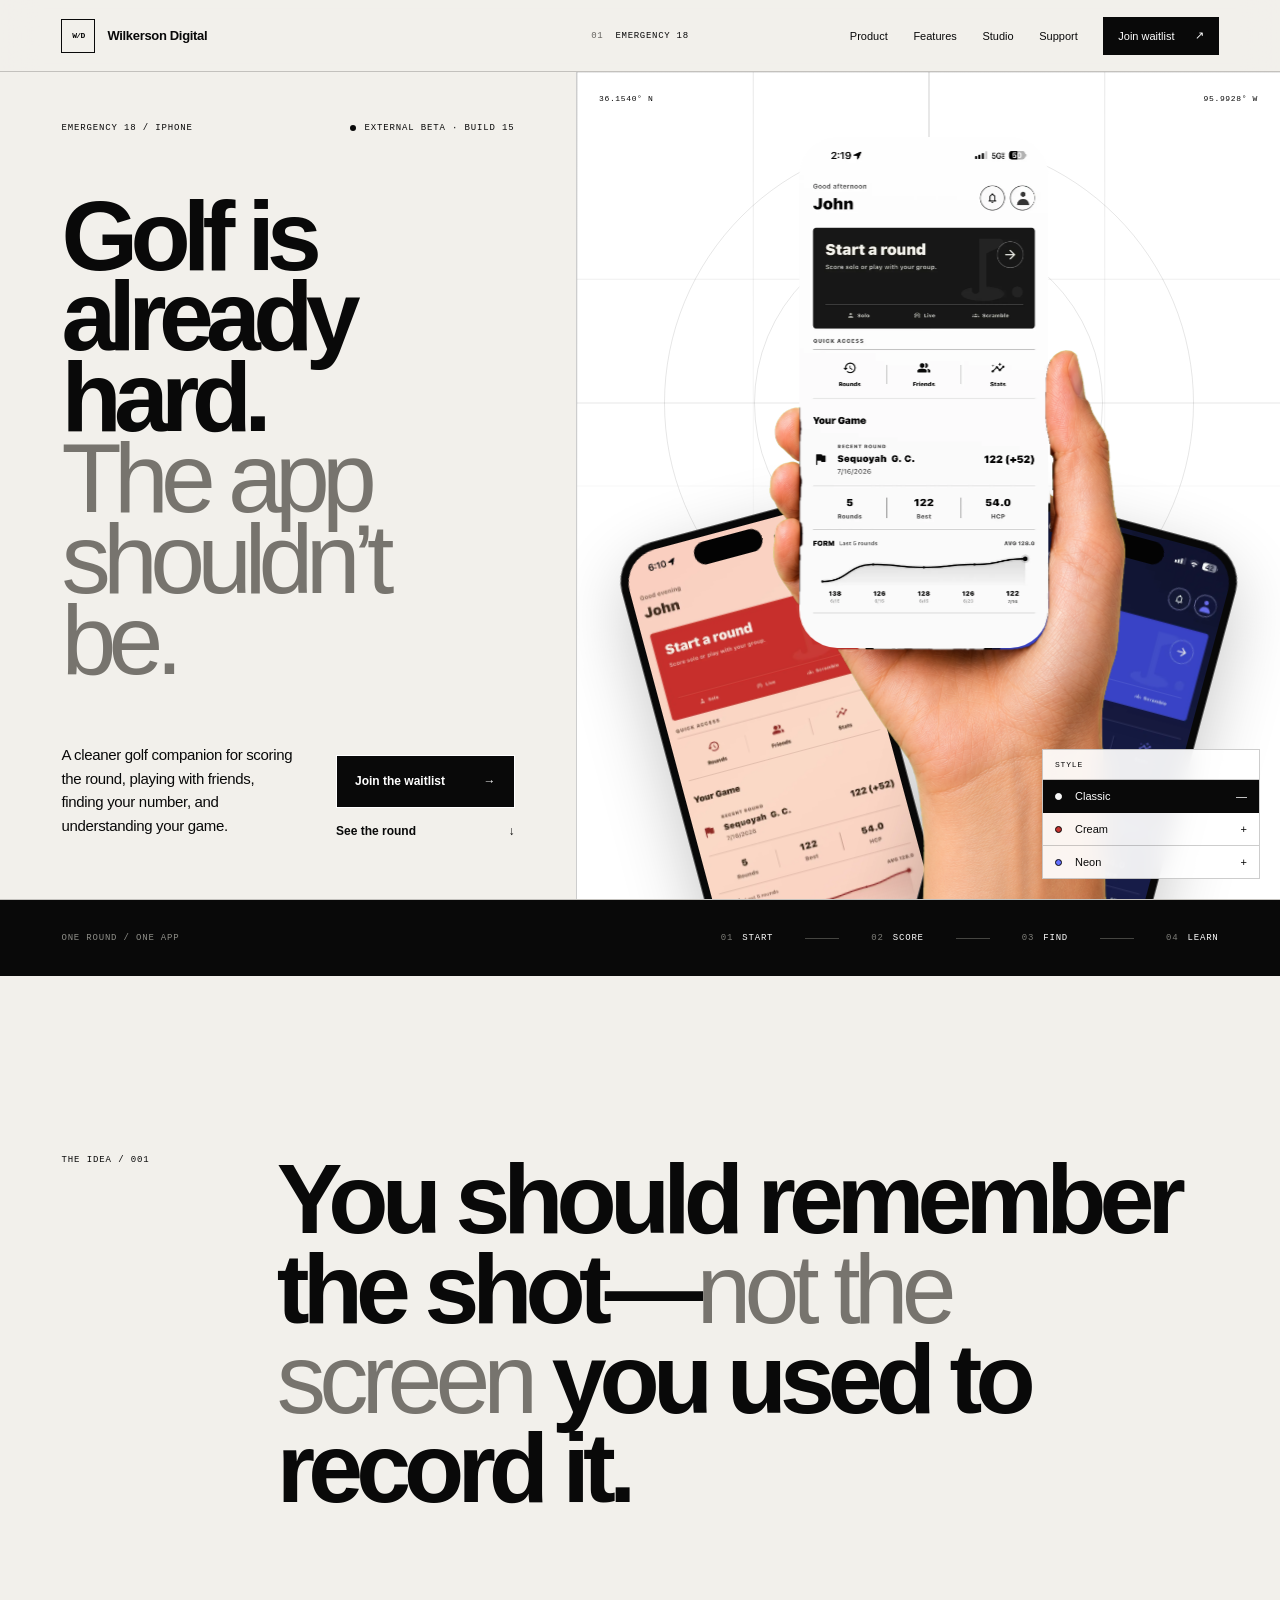
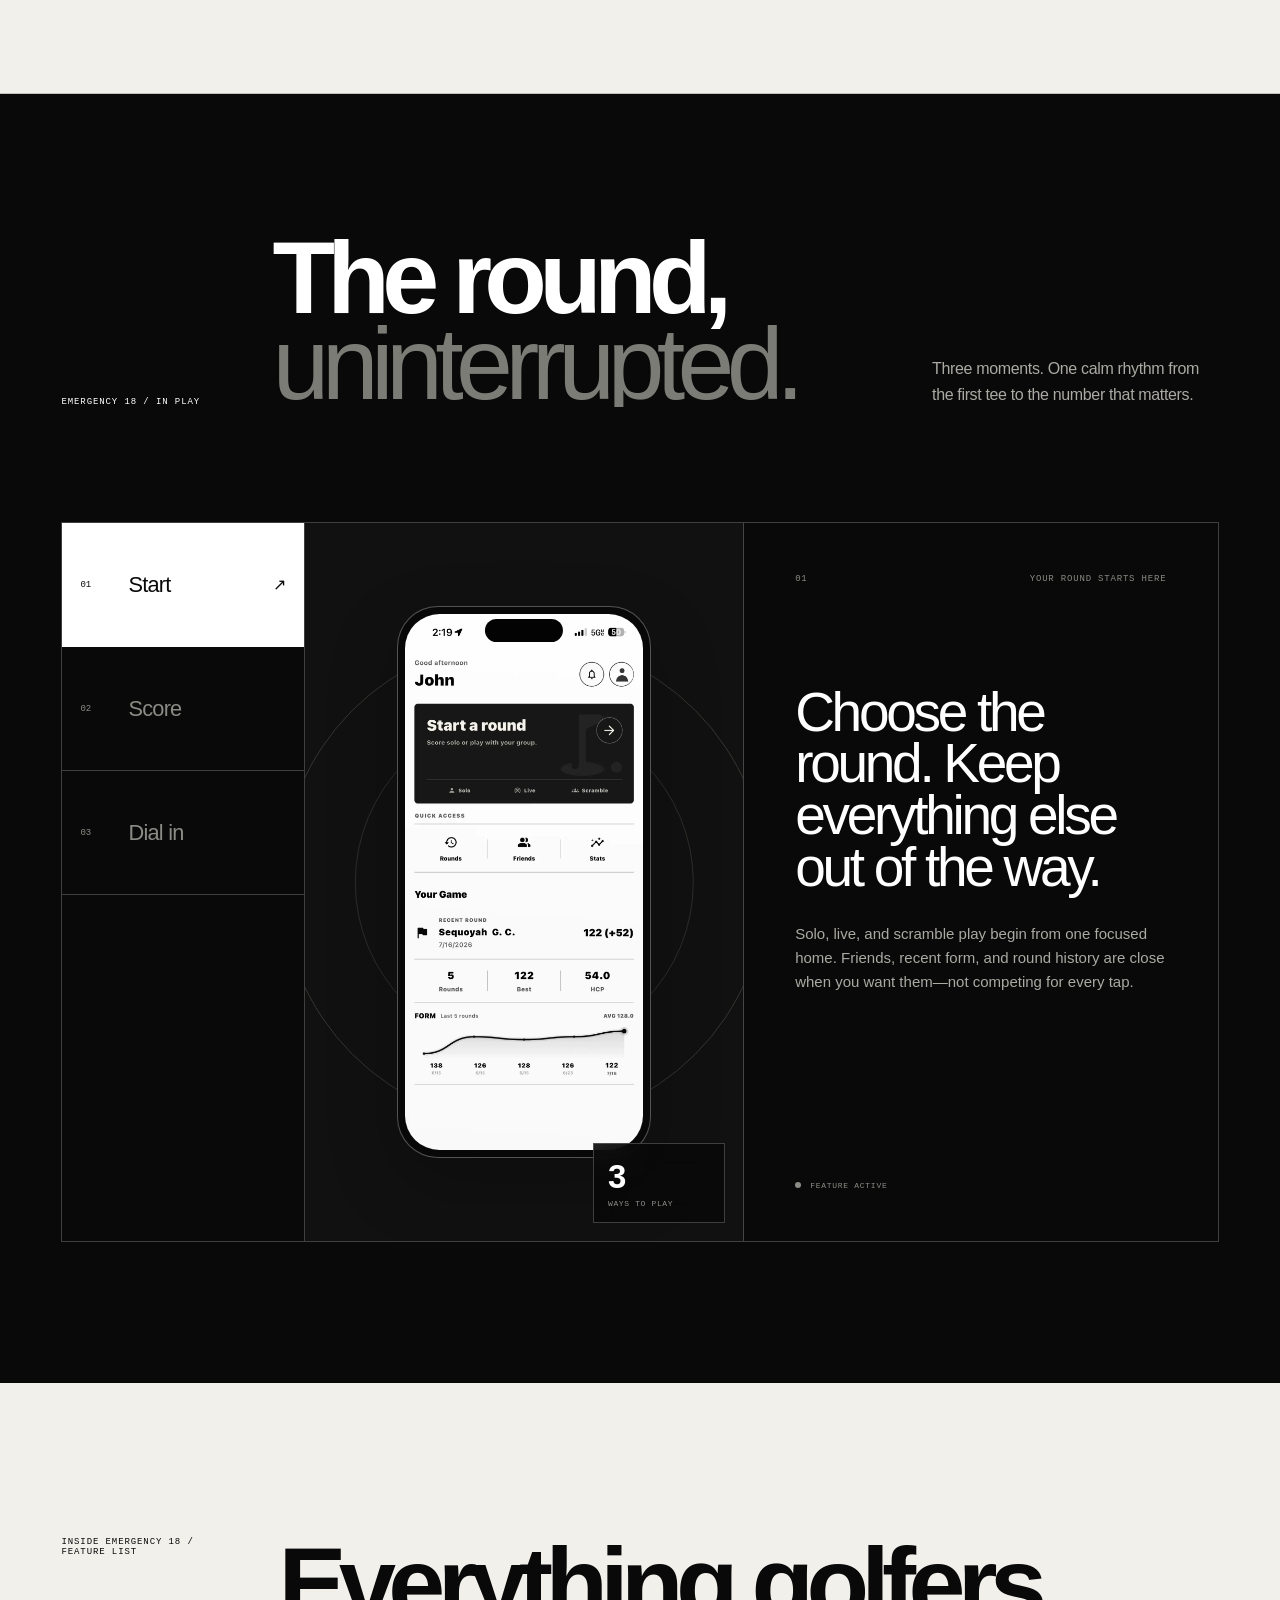
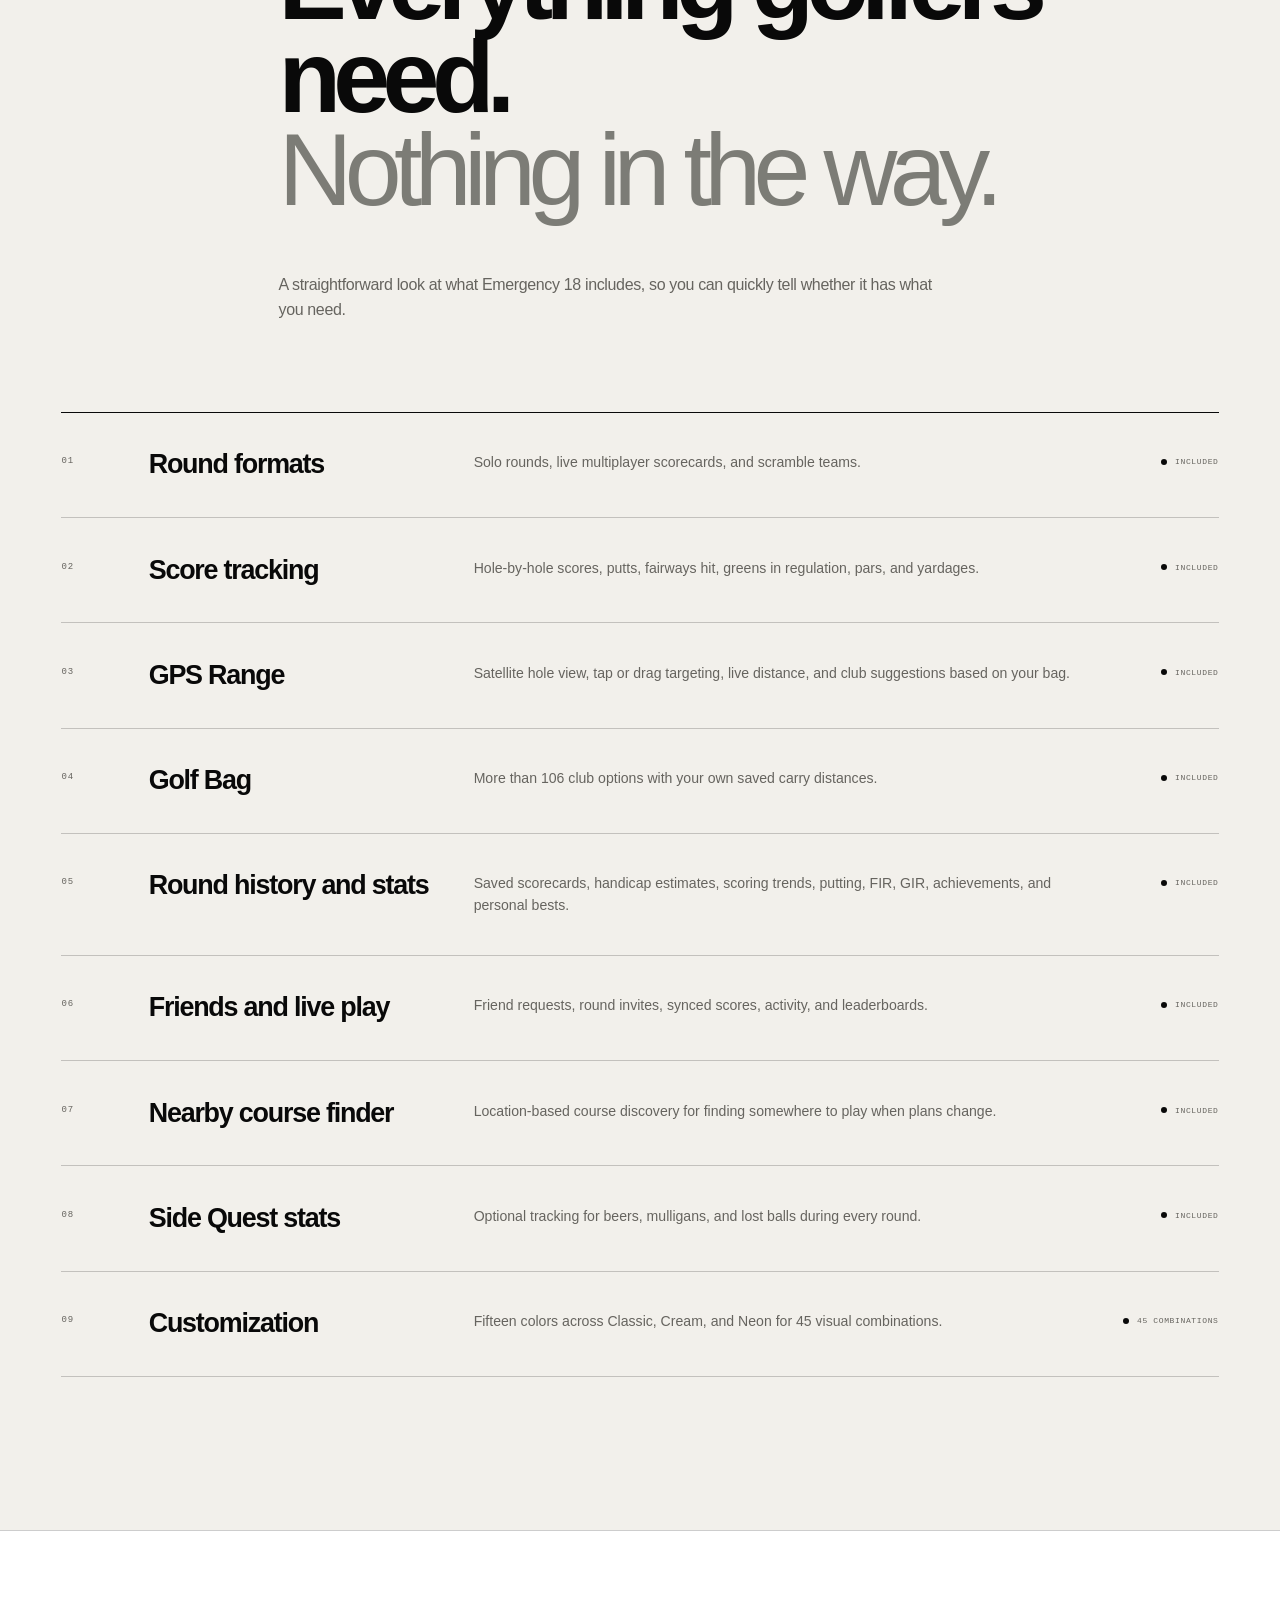
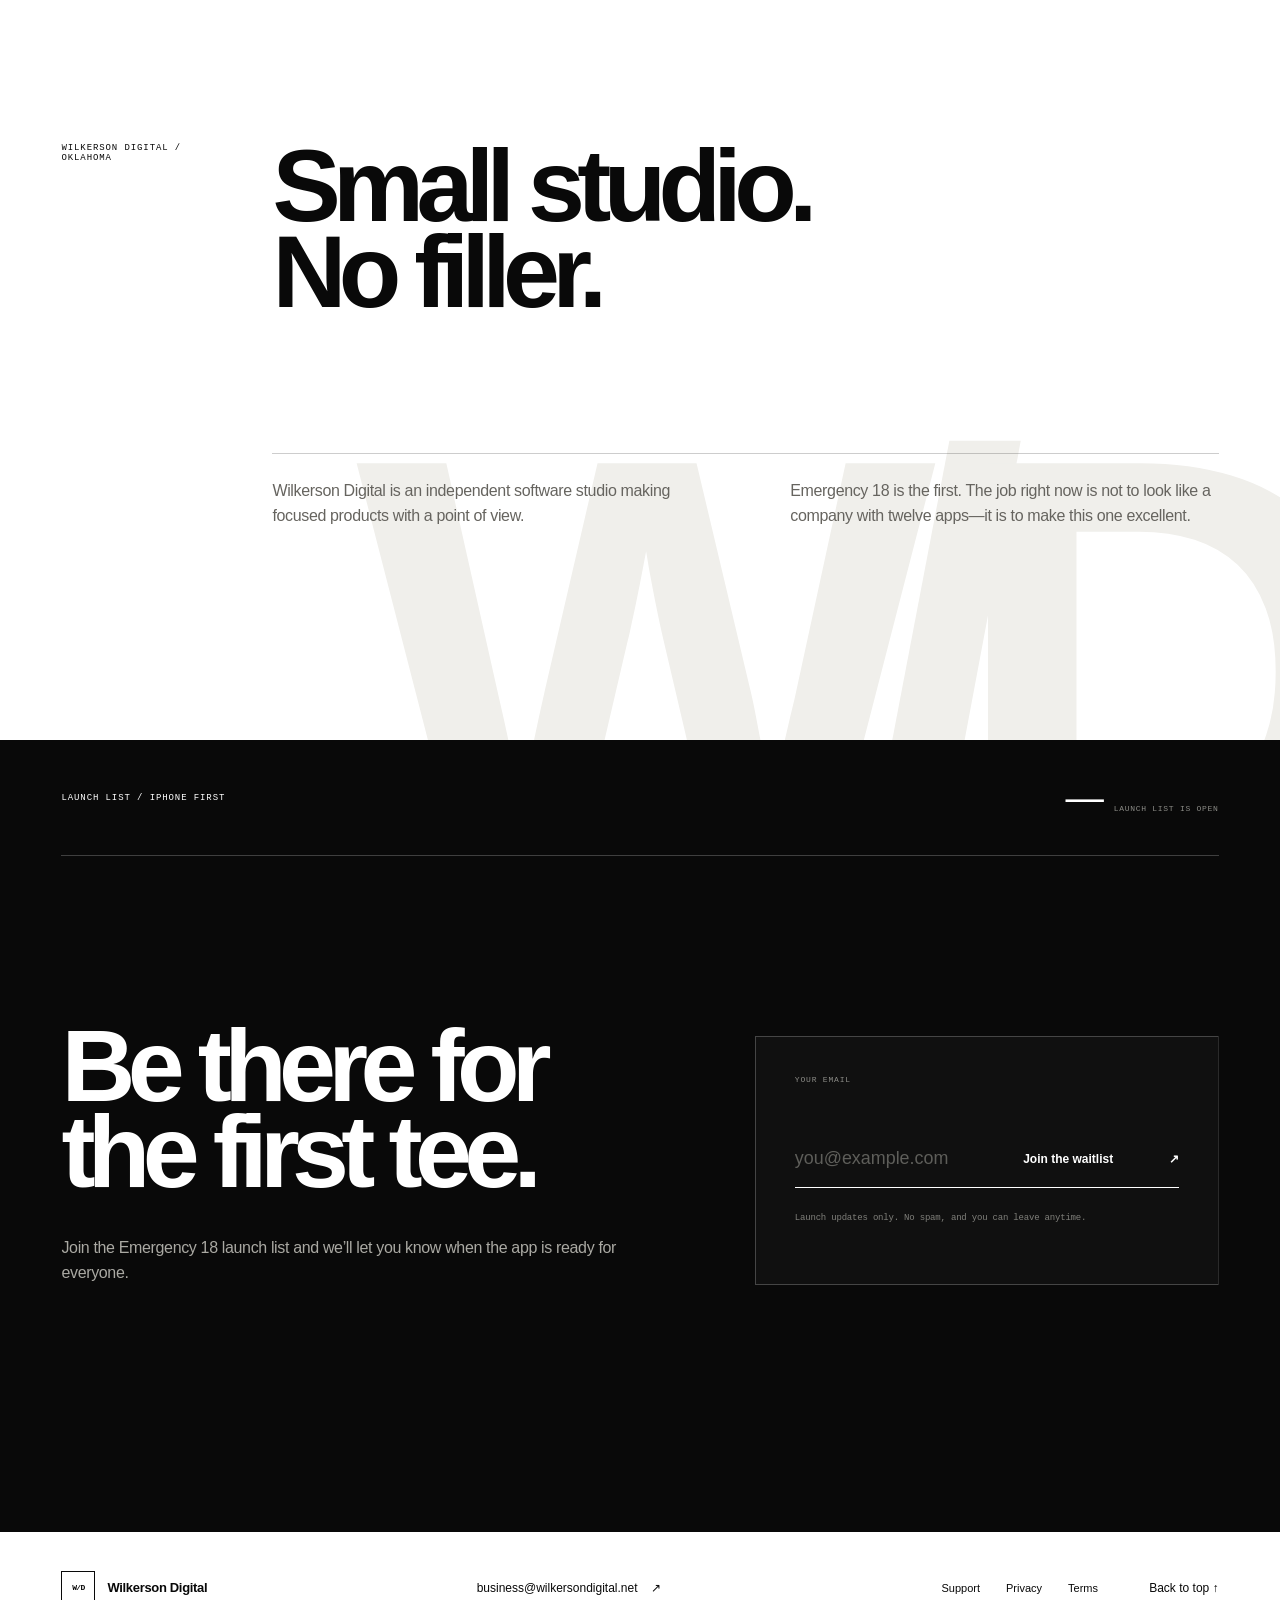
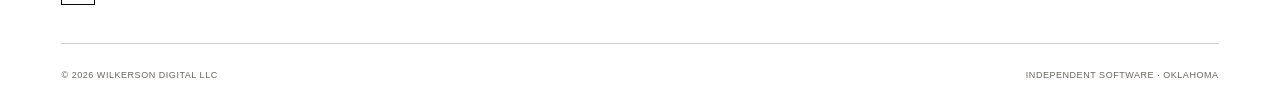
==== index.html @ c86ea680 "Add files via upload Launch Wilkerson Digital 14" ====
<!doctype html>
<html lang="en">
<head>
  <meta charset="utf-8">
  <meta name="viewport" content="width=device-width,initial-scale=1">
  <title>Wilkerson Digital — Emergency 18</title>
  <meta name="description" content="Wilkerson Digital is the independent studio behind Emergency 18, a cleaner golf companion for scoring, GPS, friends, and stats.">
  <meta property="og:title" content="Wilkerson Digital — Emergency 18">
  <meta property="og:description" content="Golf is already hard. The app shouldn’t be.">
  <meta property="og:type" content="website">
  <meta property="og:url" content="https://wilkersondigital.net">
  <meta name="theme-color" content="#f2f0eb">
  <link rel="icon" href="assets/favicon.svg" type="image/svg+xml">
  <link rel="stylesheet" href="styles.css">
  <script src="script.js" defer></script>
</head>
<body>
  <a class="skip-link" href="#content">Skip to content</a>

  <header class="site-header">
    <a href="#top" class="brand-link"><span class="wordmark" aria-label="Wilkerson Digital"><span class="wordmark-mark" aria-hidden="true">W/D</span><span>Wilkerson Digital</span></span></a>
    <div class="header-product" aria-hidden="true"><span>01</span><span>Emergency 18</span></div>
    <div class="scroll-track" aria-hidden="true"><span></span></div>
    <button class="menu-toggle" type="button" aria-expanded="false" aria-controls="site-menu"><span>Menu</span><span aria-hidden="true">+</span></button>
    <nav class="site-menu" id="site-menu" aria-label="Primary">
      <a href="#product">Product</a>
      <a href="#features">Features</a>
      <a href="#studio">Studio</a>
      <a href="support.html">Support</a>
      <a class="nav-cta" href="#waitlist">Join waitlist <span>↗</span></a>
    </nav>
  </header>

  <main id="top">
    <div id="content">
      <section class="hero" aria-labelledby="hero-title">
        <div class="hero-copy">
          <div class="hero-overline"><span>Emergency 18 / iPhone</span><span><i></i> External beta · Build 15</span></div>
          <h1 id="hero-title"><span>Golf is already hard.</span><em>The app shouldn’t be.</em></h1>
          <div class="hero-bottom">
            <p>A cleaner golf companion for scoring the round, playing with friends, finding your number, and understanding your game.</p>
            <div class="hero-actions">
              <a class="button button-dark" href="#waitlist">Join the waitlist <span aria-hidden="true">→</span></a>
              <a class="text-link" href="#product">See the round <span aria-hidden="true">↓</span></a>
            </div>
          </div>
        </div>

        <div class="hero-visual" aria-label="Emergency 18 shown in Classic, Cream, and Neon styles">
          <div class="hero-coordinates" aria-hidden="true"><span>36.1540° N</span><span>95.9928° W</span></div>
          <div class="hero-crosshair" aria-hidden="true"><span></span><span></span></div>
          <div class="phone-fan">
            <div class="phone fan-phone fan-left" aria-hidden="true"><span class="phone-island"></span><img data-rear-left src="assets/screens/home-cream.webp" alt=""></div>
            <div class="phone fan-phone fan-right" aria-hidden="true"><span class="phone-island"></span><img data-rear-right src="assets/screens/home-neon.webp" alt=""></div>
            <div class="held-phone">
              <img class="held-screen" data-held-screen src="assets/screens/home-classic.webp" alt="Emergency 18 Classic home screen">
              <img class="held-frame" src="assets/hero-phone-hand.png" alt="A realistic hand holding the Emergency 18 app">
            </div>
          </div>
          <div class="hero-theme-switcher" aria-label="Choose the lead Emergency 18 style">
            <span>Style</span>
            <button type="button" aria-pressed="true" data-theme-button="classic"><i class="classic" aria-hidden="true"></i>Classic</button>
            <button type="button" aria-pressed="false" data-theme-button="cream"><i class="cream" aria-hidden="true"></i>Cream</button>
            <button type="button" aria-pressed="false" data-theme-button="neon"><i class="neon" aria-hidden="true"></i>Neon</button>
          </div>
        </div>
      </section>

      <section class="round-rail" aria-label="Emergency 18 round flow">
        <span class="rail-title">One round / One app</span><div><span>01</span> Start</div><i></i><div><span>02</span> Score</div><i></i><div><span>03</span> Find</div><i></i><div><span>04</span> Learn</div>
      </section>

      <section class="opening-statement" data-reveal>
        <p class="section-index">The idea / 001</p>
        <p>You should remember the shot—<em>not the screen</em> you used to record it.</p>
      </section>

      <section class="product-tour" id="product" aria-labelledby="product-title">
        <div class="product-heading" data-reveal>
          <p class="section-index">Emergency 18 / In play</p>
          <h2 id="product-title">The round,<br><em>uninterrupted.</em></h2>
          <p>Three moments. One calm rhythm from the first tee to the number that matters.</p>
        </div>

        <div class="tour-console">
          <div class="tour-tabs" role="tablist" aria-label="Explore Emergency 18">
            <button type="button" role="tab" aria-selected="true" data-feature-button="0"><span>01</span><strong>Start</strong><i aria-hidden="true">↗</i></button>
            <button type="button" role="tab" aria-selected="false" data-feature-button="1"><span>02</span><strong>Score</strong><i aria-hidden="true">↗</i></button>
            <button type="button" role="tab" aria-selected="false" data-feature-button="2"><span>03</span><strong>Dial in</strong><i aria-hidden="true">↗</i></button>
          </div>
          <div class="tour-device-wrap" aria-live="polite">
            <div class="tour-orbit" aria-hidden="true"><span></span><span></span><span></span></div>
            <div class="phone tour-phone"><span class="phone-island" aria-hidden="true"></span><img data-tour-screen src="assets/screens/home-classic.webp" alt="Emergency 18 home screen in the Classic style"></div>
            <div class="tour-stat"><strong data-tour-stat>3</strong><span data-tour-stat-label>ways to play</span></div>
          </div>
          <article class="tour-copy">
            <div><span data-tour-number>01</span><span data-tour-eyebrow>Your round starts here</span></div>
            <h3 data-tour-title>Choose the round. Keep everything else out of the way.</h3>
            <p data-tour-copy>Solo, live, and scramble play begin from one focused home. Friends, recent form, and round history are close when you want them—not competing for every tap.</p>
            <span class="tour-status"><i></i> Feature active</span>
          </article>
        </div>
      </section>

      <section class="feature-showcase" id="features" aria-labelledby="features-title">
        <div class="feature-heading">
          <p class="section-index">Inside Emergency 18 / Feature list</p>
          <h2 id="features-title">Everything golfers need.<br><em>Nothing in the way.</em></h2>
          <p>A straightforward look at what Emergency 18 includes, so you can quickly tell whether it has what you need.</p>
        </div>

        <div class="feature-list" role="list" aria-label="Emergency 18 features">
          <article class="feature-row" role="listitem">
            <span class="feature-number">01</span>
            <h3>Round formats</h3>
            <p>Solo rounds, live multiplayer scorecards, and scramble teams.</p>
            <span class="feature-included">Included</span>
          </article>
          <article class="feature-row" role="listitem">
            <span class="feature-number">02</span>
            <h3>Score tracking</h3>
            <p>Hole-by-hole scores, putts, fairways hit, greens in regulation, pars, and yardages.</p>
            <span class="feature-included">Included</span>
          </article>
          <article class="feature-row" role="listitem">
            <span class="feature-number">03</span>
            <h3>GPS Range</h3>
            <p>Satellite hole view, tap or drag targeting, live distance, and club suggestions based on your bag.</p>
            <span class="feature-included">Included</span>
          </article>
          <article class="feature-row" role="listitem">
            <span class="feature-number">04</span>
            <h3>Golf Bag</h3>
            <p>More than 106 club options with your own saved carry distances.</p>
            <span class="feature-included">Included</span>
          </article>
          <article class="feature-row" role="listitem">
            <span class="feature-number">05</span>
            <h3>Round history and stats</h3>
            <p>Saved scorecards, handicap estimates, scoring trends, putting, FIR, GIR, achievements, and personal bests.</p>
            <span class="feature-included">Included</span>
          </article>
          <article class="feature-row" role="listitem">
            <span class="feature-number">06</span>
            <h3>Friends and live play</h3>
            <p>Friend requests, round invites, synced scores, activity, and leaderboards.</p>
            <span class="feature-included">Included</span>
          </article>
          <article class="feature-row" role="listitem">
            <span class="feature-number">07</span>
            <h3>Nearby course finder</h3>
            <p>Location-based course discovery for finding somewhere to play when plans change.</p>
            <span class="feature-included">Included</span>
          </article>
          <article class="feature-row" role="listitem">
            <span class="feature-number">08</span>
            <h3>Side Quest stats</h3>
            <p>Optional tracking for beers, mulligans, and lost balls during every round.</p>
            <span class="feature-included">Included</span>
          </article>
          <article class="feature-row" role="listitem">
            <span class="feature-number">09</span>
            <h3>Customization</h3>
            <p>Fifteen colors across Classic, Cream, and Neon for 45 visual combinations.</p>
            <span class="feature-included">45 combinations</span>
          </article>
        </div>
      </section>

      <section class="studio" id="studio" aria-labelledby="studio-title">
        <div class="studio-monogram" aria-hidden="true">W/D</div>
        <div class="studio-heading" data-reveal><p class="section-index">Wilkerson Digital / Oklahoma</p><h2 id="studio-title">Small studio.<br>No filler.</h2></div>
        <div class="studio-copy"><p>Wilkerson Digital is an independent software studio making focused products with a point of view.</p><p>Emergency 18 is the first. The job right now is not to look like a company with twelve apps—it is to make this one excellent.</p></div>
      </section>

      <section class="waitlist" id="waitlist" aria-labelledby="waitlist-title">
        <div class="waitlist-topline">
          <p class="section-index">Launch list / iPhone first</p>
          <div class="waitlist-count" aria-live="polite"><strong data-waitlist-count>—</strong><span data-waitlist-count-label>launch list is open</span></div>
        </div>
        <div class="waitlist-main" data-reveal>
          <div><h2 id="waitlist-title">Be there for<br>the first tee.</h2><p>Join the Emergency 18 launch list and we’ll let you know when the app is ready for everyone.</p></div>
          <form class="waitlist-form" data-waitlist-form>
            <label for="waitlist-email">Your email</label>
            <div class="waitlist-field"><input id="waitlist-email" name="email" type="email" autocomplete="email" placeholder="you@example.com" required><button type="submit">Join the waitlist <span aria-hidden="true">↗</span></button></div>
            <input class="waitlist-honeypot" name="company" type="text" tabindex="-1" autocomplete="off" aria-hidden="true">
            <p class="waitlist-message idle" data-waitlist-message aria-live="polite">Launch updates only. No spam, and you can leave anytime.</p>
          </form>
        </div>
      </section>
    </div>
  </main>

  <footer class="site-footer">
    <div class="footer-main"><span class="wordmark" aria-label="Wilkerson Digital"><span class="wordmark-mark" aria-hidden="true">W/D</span><span>Wilkerson Digital</span></span><a href="mailto:business@wilkersondigital.net">business@wilkersondigital.net <span>↗</span></a><nav aria-label="Legal"><a href="support.html">Support</a><a href="privacy.html">Privacy</a><a href="terms.html">Terms</a></nav><a href="#top">Back to top ↑</a></div>
    <div class="footer-bottom"><span>© 2026 Wilkerson Digital LLC</span><span>Independent software · Oklahoma</span></div>
  </footer>
</body>
</html>
---- styles.css ----
:root {
  --font-geist-sans: Inter, ui-sans-serif, -apple-system, BlinkMacSystemFont, "Segoe UI", Arial, sans-serif;
  --font-geist-mono: "SFMono-Regular", Consolas, "Liberation Mono", monospace;
  --ink: #090909;
  --paper: #f2f0eb;
  --white: #ffffff;
  --muted: #66645f;
  --line: rgba(9, 9, 9, 0.2);
  --line-light: rgba(255, 255, 255, 0.22);
  --pad: clamp(22px, 4.8vw, 78px);
  --header-h: 72px;
  --scroll-progress: 0;
}

* { box-sizing: border-box; }

html {
  overflow-x: hidden;
  scroll-behavior: smooth;
  scroll-padding-top: var(--header-h);
}

body {
  margin: 0;
  min-width: 320px;
  overflow-x: hidden;
  background: var(--paper);
  color: var(--ink);
  font-family: var(--font-geist-sans), Arial, sans-serif;
  text-rendering: optimizeLegibility;
}

body, button, a { -webkit-font-smoothing: antialiased; }
a { color: inherit; text-decoration: none; }
button { color: inherit; font: inherit; }
img { display: block; max-width: 100%; }
button, a { -webkit-tap-highlight-color: transparent; }
::selection { background: var(--ink); color: var(--white); }

.skip-link {
  position: fixed;
  z-index: 1000;
  top: 8px;
  left: 8px;
  padding: 11px 15px;
  background: var(--white);
  color: var(--ink);
  transform: translateY(-150%);
  transition: transform 160ms ease;
}

.skip-link:focus { transform: translateY(0); }

.site-header {
  position: sticky;
  z-index: 100;
  top: 0;
  height: var(--header-h);
  display: grid;
  grid-template-columns: 1fr auto 1fr;
  align-items: center;
  padding: 0 var(--pad);
  border-bottom: 1px solid var(--line);
  background: rgba(242, 240, 235, 0.94);
  backdrop-filter: blur(18px);
}

.wordmark {
  display: inline-flex;
  align-items: center;
  gap: 12px;
  font-size: 13px;
  font-weight: 680;
  letter-spacing: -0.025em;
  white-space: nowrap;
}

.wordmark-mark,
.wordmark-box {
  width: 34px;
  height: 34px;
  display: grid;
  place-items: center;
  border: 1px solid currentColor;
  font-family: var(--font-geist-mono), monospace;
  font-size: 8px;
  font-weight: 700;
  letter-spacing: -0.08em;
}

.header-product {
  display: flex;
  align-items: center;
  gap: 12px;
  font-family: var(--font-geist-mono), monospace;
  font-size: 9px;
  letter-spacing: 0.08em;
  text-transform: uppercase;
}

.header-product span:first-child { color: var(--muted); }

.scroll-track {
  position: absolute;
  right: 0;
  bottom: -1px;
  left: 0;
  height: 2px;
  overflow: hidden;
}

.scroll-track span {
  display: block;
  width: 100%;
  height: 100%;
  background: var(--ink);
  transform: scaleX(var(--scroll-progress));
  transform-origin: left;
}

.site-menu {
  display: flex;
  align-items: center;
  justify-content: flex-end;
  gap: clamp(16px, 2vw, 34px);
  font-size: 11px;
}

.site-menu > a:not(.nav-cta),
.footer-main > a,
.footer-bottom a { position: relative; }

.site-menu > a:not(.nav-cta)::after,
.footer-main > a::after,
.footer-bottom a::after {
  content: "";
  position: absolute;
  right: 0;
  bottom: -5px;
  left: 0;
  height: 1px;
  background: currentColor;
  transform: scaleX(0);
  transform-origin: right;
  transition: transform 220ms ease;
}

.site-menu > a:hover::after,
.footer-main > a:hover::after,
.footer-bottom a:hover::after {
  transform: scaleX(1);
  transform-origin: left;
}

.nav-cta {
  min-height: 38px;
  display: inline-flex;
  align-items: center;
  gap: 20px;
  padding: 0 15px;
  background: var(--ink);
  color: var(--white);
  transition: background 180ms ease, transform 180ms ease;
}

.nav-cta:hover { background: #303030; transform: translateY(-1px); }
.menu-toggle { display: none; }

.hero {
  min-height: calc(100svh - var(--header-h));
  display: grid;
  grid-template-columns: minmax(0, 0.9fr) minmax(520px, 1.1fr);
  border-bottom: 1px solid var(--line);
}

.hero-copy {
  min-height: 720px;
  display: flex;
  flex-direction: column;
  justify-content: space-between;
  gap: 58px;
  padding: clamp(30px, 4vw, 58px) var(--pad) clamp(38px, 4.8vw, 70px);
}

.hero-overline {
  display: flex;
  justify-content: space-between;
  gap: 18px;
  font-family: var(--font-geist-mono), monospace;
  font-size: 9px;
  letter-spacing: 0.095em;
  text-transform: uppercase;
}

.hero-overline span:last-child { display: flex; align-items: center; gap: 8px; }
.hero-overline i,
.tour-status i {
  width: 6px;
  height: 6px;
  display: inline-block;
  border-radius: 50%;
  background: currentColor;
  animation: statusPulse 2.2s ease-in-out infinite;
}

.hero h1 {
  max-width: 900px;
  margin: auto 0;
  font-size: clamp(4.3rem, 7.7vw, 9.15rem);
  font-weight: 690;
  line-height: 0.82;
  letter-spacing: -0.078em;
}

.hero h1 span,
.hero h1 em { display: block; }
.hero h1 em { color: #77746e; font-style: normal; font-weight: 330; }

.hero-bottom {
  display: grid;
  grid-template-columns: minmax(220px, 410px) minmax(160px, 205px);
  align-items: end;
  justify-content: space-between;
  gap: 36px;
}

.hero-bottom > p {
  margin: 0;
  font-size: clamp(15px, 1.15vw, 18px);
  line-height: 1.58;
  letter-spacing: -0.022em;
}

.hero-actions { display: flex; flex-direction: column; gap: 16px; }

.button {
  min-height: 53px;
  display: inline-flex;
  align-items: center;
  justify-content: space-between;
  gap: 28px;
  padding: 0 18px;
  border: 1px solid currentColor;
  font-size: 12px;
  font-weight: 680;
  transition: transform 200ms ease, background 200ms ease, color 200ms ease;
}

.button:hover { transform: translateY(-3px); }
.button-dark { background: var(--ink); color: var(--white); }
.button-light { background: var(--white); color: var(--ink); }

.text-link {
  display: inline-flex;
  align-items: center;
  justify-content: space-between;
  gap: 22px;
  font-size: 12px;
  font-weight: 680;
}

.arrow {
  width: 18px;
  height: 18px;
  fill: none;
  stroke: currentColor;
  stroke-width: 1.5;
  transition: transform 220ms ease;
}

.arrow.down { transform: rotate(90deg); }
a:hover .arrow:not(.down) { transform: translateX(4px); }
a:hover .arrow.down { transform: rotate(90deg) translateX(4px); }

.hero-visual {
  --hero-x: 0px;
  --hero-y: 0px;
  position: relative;
  min-height: 720px;
  overflow: hidden;
  border-left: 1px solid var(--line);
  background: var(--white);
  isolation: isolate;
}

.hero-visual::before {
  content: "";
  position: absolute;
  inset: 0;
  z-index: -2;
  opacity: 0.48;
  background-image: linear-gradient(var(--line) 1px, transparent 1px), linear-gradient(90deg, var(--line) 1px, transparent 1px);
  background-size: 25% 25%;
  mask-image: linear-gradient(to bottom, #000 0, transparent 78%);
}

.hero-coordinates {
  position: absolute;
  z-index: 10;
  top: 22px;
  right: 22px;
  left: 22px;
  display: flex;
  justify-content: space-between;
  font-family: var(--font-geist-mono), monospace;
  font-size: 8px;
  letter-spacing: 0.08em;
}

.hero-crosshair {
  position: absolute;
  z-index: -1;
  top: 40%;
  left: 50%;
  width: min(52vw, 530px);
  aspect-ratio: 1;
  border: 1px solid var(--line);
  border-radius: 50%;
  opacity: 0.5;
  transform: translate(-50%, -50%);
}

.hero-crosshair::before,
.hero-crosshair::after {
  content: "";
  position: absolute;
  top: 50%;
  left: 50%;
  background: var(--line);
  transform: translate(-50%, -50%);
}

.hero-crosshair::before { width: 140%; height: 1px; }
.hero-crosshair::after { width: 1px; height: 140%; }
.hero-crosshair span { position: absolute; inset: 17%; border: 1px solid var(--line); border-radius: 50%; }
.hero-crosshair span:last-child { inset: 37%; }

.phone-fan { position: absolute; inset: 2% 2% 0; }

.phone {
  position: relative;
  overflow: hidden;
  aspect-ratio: 0.46;
  padding: 7px;
  border: 1px solid rgba(255,255,255,0.3);
  border-radius: clamp(30px, 3.2vw, 48px);
  background: #080808;
  box-shadow: 0 26px 70px rgba(0,0,0,0.24);
}

.phone > img {
  width: 100%;
  height: 100%;
  object-fit: cover;
  border-radius: clamp(24px, 2.7vw, 41px);
}

.phone-island {
  position: absolute;
  z-index: 3;
  top: 12px;
  left: 50%;
  width: 31%;
  height: 23px;
  border-radius: 999px;
  background: #030303;
  transform: translateX(-50%);
}

.fan-phone {
  position: absolute;
  bottom: -13%;
  width: min(34%, 320px);
  transform-origin: 50% 100%;
  transition: transform 850ms cubic-bezier(.18,.85,.22,1);
}

.fan-left {
  z-index: 1;
  left: 50%;
  transform: translate(calc(-84% + var(--hero-x)), var(--hero-y)) rotate(-15deg);
  animation: fanLeftIn 1.1s cubic-bezier(.16,.8,.2,1) both 180ms;
}

.fan-right {
  z-index: 2;
  left: 50%;
  transform: translate(calc(-16% - var(--hero-x)), var(--hero-y)) rotate(15deg);
  animation: fanRightIn 1.1s cubic-bezier(.16,.8,.2,1) both 250ms;
}

.hero-visual:hover .fan-left { transform: translate(calc(-92% + var(--hero-x)), var(--hero-y)) rotate(-17deg); }
.hero-visual:hover .fan-right { transform: translate(calc(-8% - var(--hero-x)), var(--hero-y)) rotate(17deg); }

.held-phone {
  position: absolute;
  z-index: 4;
  top: 3%;
  left: 50%;
  width: min(66%, 560px);
  aspect-ratio: 856 / 1836;
  pointer-events: none;
  transform: translate(calc(-50% + var(--hero-x)), var(--hero-y));
  transition: transform 700ms cubic-bezier(.2,.8,.2,1);
  animation: heldPhoneIn 1s cubic-bezier(.16,.8,.2,1) both 80ms;
}

.held-screen,
.held-frame {
  position: absolute;
  display: block;
}

.held-screen {
  z-index: 1;
  top: 2.5%;
  left: 20.9%;
  width: 56%;
  height: 53.5%;
  object-fit: cover;
  object-position: center top;
  border-radius: 38px;
  animation: screenSwap 420ms cubic-bezier(.2,.8,.2,1) both;
}

.held-frame {
  z-index: 2;
  inset: 0;
  width: 100%;
  height: 100%;
  object-fit: contain;
}

.hero-theme-switcher {
  position: absolute;
  z-index: 12;
  right: 20px;
  bottom: 20px;
  width: min(218px, calc(100% - 40px));
  border: 1px solid var(--line);
  background: rgba(255,255,255,0.92);
  backdrop-filter: blur(12px);
}

.hero-theme-switcher > span {
  display: block;
  padding: 10px 12px;
  border-bottom: 1px solid var(--line);
  font-family: var(--font-geist-mono), monospace;
  font-size: 8px;
  letter-spacing: 0.1em;
  text-transform: uppercase;
}

.hero-theme-switcher button {
  width: 100%;
  display: grid;
  grid-template-columns: 10px 1fr auto;
  align-items: center;
  gap: 10px;
  padding: 10px 12px;
  border: 0;
  border-bottom: 1px solid var(--line);
  background: transparent;
  text-align: left;
  font-size: 11px;
  cursor: pointer;
}

.hero-theme-switcher button:last-child { border-bottom: 0; }
.hero-theme-switcher button::after { content: "+"; }
.hero-theme-switcher button[aria-pressed="true"] { background: var(--ink); color: var(--white); }
.hero-theme-switcher button[aria-pressed="true"]::after { content: "—"; }
.hero-theme-switcher button i,
.theme-dot { width: 7px; height: 7px; border: 1px solid currentColor; border-radius: 50%; }
.hero-theme-switcher .classic { background: #f5f5f5; }
.hero-theme-switcher .cream { background: #c53230; }
.hero-theme-switcher .neon { background: #6571ff; }

.round-rail {
  min-height: 76px;
  display: flex;
  align-items: center;
  gap: clamp(14px, 2.5vw, 42px);
  padding: 18px var(--pad);
  overflow-x: auto;
  background: var(--ink);
  color: var(--white);
  font-family: var(--font-geist-mono), monospace;
  font-size: 9px;
  letter-spacing: 0.09em;
  text-transform: uppercase;
  white-space: nowrap;
  scrollbar-width: none;
}

.round-rail::-webkit-scrollbar { display: none; }
.round-rail .rail-title { margin-right: auto; color: #8e8e88; }
.round-rail div { display: flex; gap: 9px; }
.round-rail div span { color: #7c7c77; }
.round-rail > i { width: 34px; height: 1px; flex: 0 0 auto; background: #454541; }

.section-index {
  margin: 0;
  font-family: var(--font-geist-mono), monospace;
  font-size: 9px;
  letter-spacing: 0.1em;
  text-transform: uppercase;
}

[data-reveal] {
  opacity: 0;
  clip-path: inset(0 0 18% 0);
  transform: translateY(32px);
  transition: opacity 650ms ease, clip-path 900ms cubic-bezier(.2,.8,.2,1), transform 900ms cubic-bezier(.2,.8,.2,1);
}

[data-reveal][data-visible="true"] { opacity: 1; clip-path: inset(0); transform: translateY(0); }

.opening-statement {
  min-height: 76vh;
  display: grid;
  grid-template-columns: 0.32fr 1.68fr;
  align-content: center;
  gap: 36px;
  padding: clamp(100px, 14vw, 220px) var(--pad);
  border-bottom: 1px solid var(--line);
}

.opening-statement > p:last-child {
  max-width: 1280px;
  margin: 0;
  font-size: clamp(3.4rem, 7.7vw, 9rem);
  font-weight: 580;
  line-height: 0.91;
  letter-spacing: -0.07em;
}

.opening-statement em { color: #77746e; font-style: normal; font-weight: 330; }

.product-tour {
  padding: clamp(100px, 11vw, 175px) var(--pad) clamp(90px, 11vw, 165px);
  background: var(--ink);
  color: var(--white);
}

.product-heading {
  display: grid;
  grid-template-columns: 0.32fr 1.15fr 0.53fr;
  align-items: end;
  gap: 38px;
  margin-bottom: clamp(80px, 9vw, 140px);
}

.product-heading h2,
.feature-heading h2,
.studio-heading h2,
.waitlist-main h2 {
  margin: 0;
  font-size: clamp(4rem, 8vw, 9.3rem);
  font-weight: 620;
  line-height: 0.84;
  letter-spacing: -0.075em;
}

.product-heading h2 em,
.feature-heading h2 em { color: #7c7c76; font-style: normal; font-weight: 330; }

.product-heading > p:last-child,
.feature-heading > p:last-child,
.studio-copy p,
.waitlist-main p {
  margin: 0;
  font-size: clamp(15px, 1.25vw, 19px);
  line-height: 1.58;
  letter-spacing: -0.022em;
}

.product-heading > p:last-child { color: #aaa9a3; }

.tour-console {
  min-height: 720px;
  display: grid;
  grid-template-columns: minmax(180px, 0.42fr) minmax(330px, 0.76fr) minmax(280px, 0.82fr);
  border: 1px solid var(--line-light);
}

.tour-tabs { border-right: 1px solid var(--line-light); }
.tour-tabs button {
  width: 100%;
  min-height: 124px;
  display: grid;
  grid-template-columns: 32px 1fr auto;
  align-items: center;
  gap: 16px;
  padding: 18px;
  border: 0;
  border-bottom: 1px solid var(--line-light);
  background: transparent;
  color: #8b8b86;
  text-align: left;
  cursor: pointer;
  transition: color 250ms ease, background 250ms ease;
}

.tour-tabs button span { font-family: var(--font-geist-mono), monospace; font-size: 9px; }
.tour-tabs button strong { font-size: clamp(18px, 1.7vw, 25px); font-weight: 520; letter-spacing: -0.035em; }
.tour-tabs button i { font-style: normal; opacity: 0; transform: translate(-5px, 5px); transition: opacity 250ms ease, transform 250ms ease; }
.tour-tabs button:hover { color: var(--white); }
.tour-tabs button[aria-selected="true"] { background: var(--white); color: var(--ink); }
.tour-tabs button[aria-selected="true"] i { opacity: 1; transform: translate(0); }

.tour-device-wrap {
  position: relative;
  display: grid;
  place-items: center;
  overflow: hidden;
  border-right: 1px solid var(--line-light);
  background: #111;
}

.tour-orbit {
  position: absolute;
  top: 50%;
  left: 50%;
  width: min(38vw, 570px);
  aspect-ratio: 1;
  border: 1px solid #343430;
  border-radius: 50%;
  transform: translate(-50%, -50%);
  animation: orbitSpin 28s linear infinite;
}

.tour-orbit::before,
.tour-orbit::after { content: ""; position: absolute; border: 1px solid #2d2d2a; border-radius: 50%; }
.tour-orbit::before { inset: 15%; }
.tour-orbit::after { inset: 34%; }
.tour-orbit span { position: absolute; top: 50%; left: 50%; width: 5px; height: 5px; border-radius: 50%; background: #777; }
.tour-orbit span:first-child { transform: translate(-50%, -50%) translateX(50px); }
.tour-orbit span:nth-child(2) { transform: translate(-50%, -50%) rotate(120deg) translateX(150px); }
.tour-orbit span:last-child { transform: translate(-50%, -50%) rotate(240deg) translateX(240px); }

.tour-phone {
  z-index: 2;
  width: min(58%, 350px);
  animation: tourScreenIn 500ms cubic-bezier(.16,.8,.2,1) both;
}

.tour-stat {
  position: absolute;
  z-index: 5;
  right: 18px;
  bottom: 18px;
  min-width: 132px;
  display: flex;
  flex-direction: column;
  padding: 14px;
  border: 1px solid var(--line-light);
  background: rgba(9,9,9,0.88);
  backdrop-filter: blur(12px);
}

.tour-stat strong { font-size: 33px; font-weight: 550; letter-spacing: -0.06em; }
.tour-stat span { margin-top: 3px; color: #8f8f8a; font-family: var(--font-geist-mono), monospace; font-size: 8px; letter-spacing: 0.08em; text-transform: uppercase; }

.tour-copy {
  display: flex;
  flex-direction: column;
  justify-content: center;
  padding: clamp(34px, 4vw, 70px);
  animation: copyIn 450ms cubic-bezier(.2,.8,.2,1) both;
}

.tour-copy > div { display: flex; justify-content: space-between; gap: 20px; color: #898983; font-family: var(--font-geist-mono), monospace; font-size: 9px; letter-spacing: 0.09em; text-transform: uppercase; }
.tour-copy h3 { margin: clamp(70px, 8vw, 125px) 0 28px; font-size: clamp(2.6rem, 4.3vw, 5.2rem); font-weight: 520; line-height: 0.94; letter-spacing: -0.06em; }
.tour-copy p { margin: 0; color: #aaa9a3; font-size: clamp(15px, 1.15vw, 18px); line-height: 1.62; }
.tour-status { display: flex; align-items: center; gap: 9px; margin-top: auto; padding-top: 60px; color: #8c8c87; font-family: var(--font-geist-mono), monospace; font-size: 8px; letter-spacing: 0.09em; text-transform: uppercase; }

.feature-showcase { padding: clamp(100px, 12vw, 190px) var(--pad); }
.feature-heading {
  display: grid;
  grid-template-columns: 0.32fr 1.68fr;
  align-items: start;
  gap: 38px;
  margin-bottom: clamp(64px, 7vw, 110px);
  overflow: visible;
}
.feature-heading h2 {
  overflow: visible;
  padding-bottom: .12em;
  line-height: .91;
}
.feature-heading > p:last-child {
  grid-column: 2;
  max-width: 680px;
  color: var(--muted);
  padding-top: .35em;
}

.feature-list {
  border-top: 1px solid var(--ink);
}

.feature-row {
  display: grid;
  grid-template-columns: 54px minmax(190px, .48fr) minmax(320px, 1fr) minmax(104px, auto);
  align-items: start;
  gap: clamp(18px, 2.6vw, 46px);
  padding: clamp(25px, 3vw, 42px) 0;
  border-bottom: 1px solid var(--line);
}

.feature-number {
  padding-top: 5px;
  color: var(--muted);
  font-family: var(--font-geist-mono), monospace;
  font-size: 9px;
  letter-spacing: .09em;
}

.feature-row h3 {
  margin: 0;
  font-size: clamp(1.35rem, 2.1vw, 2.45rem);
  font-weight: 590;
  line-height: 1.02;
  letter-spacing: -.045em;
}

.feature-row p {
  max-width: 760px;
  margin: 0;
  color: var(--muted);
  font-size: clamp(14px, 1.1vw, 17px);
  line-height: 1.58;
}

.feature-included {
  min-width: 104px;
  display: inline-flex;
  align-items: center;
  justify-content: flex-end;
  gap: 8px;
  padding-top: 6px;
  color: var(--muted);
  font-family: var(--font-geist-mono), monospace;
  font-size: 8px;
  letter-spacing: .08em;
  text-align: right;
  text-transform: uppercase;
  white-space: nowrap;
}

.feature-included::before {
  content: "";
  width: 6px;
  height: 6px;
  flex: 0 0 auto;
  border-radius: 50%;
  background: var(--ink);
}

.studio {
  position: relative;
  min-height: 90svh;
  overflow: hidden;
  display: grid;
  grid-template-columns: 0.32fr 1fr 0.68fr;
  align-content: center;
  gap: 38px;
  padding: clamp(110px, 15vw, 230px) var(--pad);
  border-top: 1px solid var(--line);
  background: var(--white);
}

.studio-monogram {
  position: absolute;
  right: -0.05em;
  bottom: -0.24em;
  color: #f0efeb;
  font-size: clamp(18rem, 48vw, 58rem);
  font-weight: 800;
  line-height: 0.7;
  letter-spacing: -0.13em;
  user-select: none;
}

.studio-heading { position: relative; z-index: 2; grid-column: 1 / 3; display: grid; grid-template-columns: 0.32fr 1fr; gap: 38px; }
.studio-copy { position: relative; z-index: 2; grid-column: 2 / 4; display: grid; grid-template-columns: 1fr 1fr; gap: clamp(34px, 7vw, 110px); margin-top: 100px; padding-top: 24px; border-top: 1px solid var(--line); }
.studio-copy p { color: var(--muted); }

.waitlist {
  position: relative;
  min-height: 88svh;
  overflow: hidden;
  padding: 0 var(--pad) clamp(74px, 9vw, 130px);
  background: var(--ink);
  color: var(--white);
}

.waitlist-topline { min-height: 116px; display: flex; align-items: center; justify-content: space-between; gap: 30px; border-bottom: 1px solid var(--line-light); }
.waitlist-count { display: flex; align-items: baseline; gap: 12px; }
.waitlist-count strong { font-size: clamp(2rem, 3vw, 4rem); font-weight: 520; letter-spacing: -.06em; }
.waitlist-count span { color: #8b8b86; font-family: var(--font-geist-mono), monospace; font-size: 8px; letter-spacing: .09em; text-transform: uppercase; }
.waitlist-main { display: grid; grid-template-columns: minmax(0, 1.1fr) minmax(360px, .9fr); align-items: end; gap: clamp(70px, 10vw, 170px); padding-top: clamp(105px, 13vw, 190px); }
.waitlist-main h2 { margin-bottom: 40px; }
.waitlist-main > div > p { max-width: 590px; color: #aaa9a3; }
.waitlist-form { align-self: end; padding: clamp(26px, 3vw, 42px); border: 1px solid var(--line-light); background: #101010; }
.waitlist-form > label { display: block; margin-bottom: 46px; color: #8c8c87; font-family: var(--font-geist-mono), monospace; font-size: 8px; letter-spacing: .1em; text-transform: uppercase; }
.waitlist-field { display: grid; grid-template-columns: minmax(0, 1fr) auto; border-bottom: 1px solid var(--white); }
.waitlist-field input { min-width: 0; padding: 18px 0; border: 0; outline: 0; background: transparent; color: var(--white); font: inherit; font-size: clamp(16px, 1.4vw, 21px); }
.waitlist-field input::placeholder { color: #5e5e5a; }
.waitlist-field button { min-width: 176px; display: flex; align-items: center; justify-content: space-between; gap: 24px; padding: 0 0 0 20px; border: 0; background: transparent; color: var(--white); font-size: 12px; font-weight: 680; cursor: pointer; }
.waitlist-field button:hover span { transform: translate(3px,-3px); }
.waitlist-field button span { transition: transform 200ms ease; }
.waitlist-field button:disabled { cursor: wait; opacity: .65; }
.waitlist-message { min-height: 34px; margin: 24px 0 0 !important; color: #7f7f7a !important; font-family: var(--font-geist-mono), monospace; font-size: 9px !important; line-height: 1.5 !important; }
.waitlist-message.joined,
.waitlist-message.duplicate { color: #e2e2dc !important; }
.waitlist-message a { text-decoration: underline; text-underline-offset: 3px; }
.waitlist-honeypot { position: absolute; width: 1px; height: 1px; overflow: hidden; opacity: 0; pointer-events: none; }

.site-footer { padding: 0 var(--pad); background: var(--white); }
.footer-main { min-height: 112px; display: grid; grid-template-columns: 1.1fr 1.25fr auto auto; align-items: center; gap: clamp(24px, 4vw, 64px); border-bottom: 1px solid var(--line); }
.footer-main > a { font-size: 12px; }
.footer-main > a span { margin-left: 10px; }
.footer-main nav { display: flex; gap: 26px; font-size: 11px; }
.footer-main > a:last-child { justify-self: end; }
.footer-bottom { min-height: 62px; display: flex; align-items: center; justify-content: space-between; gap: 30px; color: var(--muted); font-size: 9px; text-transform: uppercase; letter-spacing: .06em; }
.footer-bottom nav { display: flex; gap: 26px; }

/* Support, privacy, terms, and 404 */
.info-page { min-height: 100svh; display: flex; flex-direction: column; }
.info-header,
.info-footer { display: flex; align-items: center; justify-content: space-between; gap: 20px; padding: 0 var(--pad); }
.info-header { min-height: var(--header-h); border-bottom: 1px solid var(--line); }
.info-home { font-size: 12px; }
.info-main { display: grid; grid-template-columns: 0.78fr 1.22fr; flex: 1; }
.info-hero { position: sticky; top: 0; align-self: start; min-height: 72svh; padding: clamp(70px, 9vw, 145px) var(--pad); border-right: 1px solid var(--line); }
.info-hero h1 { max-width: 780px; margin: 46px 0; font-size: clamp(4rem, 8vw, 9rem); font-weight: 620; line-height: .84; letter-spacing: -.075em; }
.info-hero > p:last-child { max-width: 520px; margin: 0; color: var(--muted); font-size: 17px; line-height: 1.58; }
.info-content { padding: clamp(70px, 9vw, 145px) var(--pad); }
.info-block { display: grid; grid-template-columns: 0.4fr 1.6fr; gap: 28px; padding: 36px 0; border-top: 1px solid var(--line); }
.info-block:last-child { border-bottom: 1px solid var(--line); }
.info-block h2 { margin: 0; font-size: 10px; text-transform: uppercase; letter-spacing: .09em; }
.info-block p, .info-block li { color: #4f4d49; font-size: 15px; line-height: 1.68; }
.info-block p { margin: 0; }
.info-block ul { margin: 0; padding-left: 18px; }
.info-block a { text-decoration: underline; text-underline-offset: 3px; }
.info-contact { display: flex; justify-content: space-between; gap: 20px; margin-top: 24px; padding: 18px 0; border-top: 1px solid var(--line); border-bottom: 1px solid var(--line); font-size: clamp(15px, 1.4vw, 20px); text-decoration: none !important; }
.info-footer { min-height: 90px; border-top: 1px solid var(--line); color: var(--muted); font-size: 10px; }
.info-footer nav { display: flex; gap: 24px; }
.not-found { min-height: 100svh; display: flex; flex-direction: column; justify-content: center; padding: var(--pad); background: var(--ink); color: var(--white); }
.not-found p { font-family: var(--font-geist-mono), monospace; font-size: 9px; letter-spacing: .1em; text-transform: uppercase; }
.not-found h1 { max-width: 1100px; margin: 40px 0 70px; font-size: clamp(4.6rem, 11vw, 13rem); font-weight: 570; line-height: .82; letter-spacing: -.08em; }
.not-found a { width: fit-content; padding-bottom: 4px; border-bottom: 1px solid currentColor; font-size: 13px; }

@keyframes statusPulse { 0%, 100% { opacity: .35; } 50% { opacity: 1; } }
@keyframes fanLeftIn { from { opacity: 0; transform: translate(-45%, 12%) rotate(-2deg); } }
@keyframes fanRightIn { from { opacity: 0; transform: translate(-55%, 12%) rotate(2deg); } }
@keyframes heldPhoneIn { from { opacity: 0; transform: translate(-50%, 12%); } }
@keyframes screenSwap { from { opacity: 0; transform: scale(.985) translateY(10px); } }
@keyframes tourScreenIn { from { opacity: 0; transform: translateY(22px) scale(.98); } }
@keyframes copyIn { from { opacity: 0; transform: translateY(15px); } }
@keyframes orbitSpin { to { transform: translate(-50%, -50%) rotate(360deg); } }

@media (max-width: 1180px) {
  .site-header { grid-template-columns: 1fr auto; }
  .header-product { display: none; }
  .hero { grid-template-columns: 1fr; }
  .hero-copy { min-height: 75svh; }
  .hero-visual { min-height: 820px; border-top: 1px solid var(--line); border-left: 0; }
  .held-phone { width: min(58%, 560px); }
  .fan-phone { width: min(31%, 330px); }
  .tour-console { grid-template-columns: 190px minmax(320px, .8fr) 1.2fr; }
  .tour-copy { padding: 36px; }
}

@media (max-width: 900px) {
  :root { --header-h: 66px; }
  .site-header { grid-template-columns: 1fr auto; }
  .menu-toggle { width: 74px; display: flex; align-items: center; justify-content: space-between; padding: 0; border: 0; background: transparent; font-size: 12px; cursor: pointer; }
  .site-menu { position: fixed; inset: var(--header-h) 0 auto; display: none; flex-direction: column; align-items: stretch; gap: 0; padding: 0 var(--pad) 26px; border-bottom: 1px solid var(--line); background: var(--paper); }
  .site-menu.is-open { display: flex; }
  .site-menu a { padding: 18px 0; border-bottom: 1px solid var(--line); font-size: 14px; }
  .nav-cta { margin-top: 14px; justify-content: center; border-bottom: 0 !important; }
  .hero h1 { font-size: clamp(4rem, 15vw, 7.6rem); }
  .hero-bottom { grid-template-columns: 1fr auto; }
  .hero-visual { min-height: 740px; }
  .held-phone { width: min(66%, 540px); }
  .fan-phone { width: min(38%, 320px); }
  .opening-statement { grid-template-columns: 1fr; }
  .product-heading,
  .feature-heading { grid-template-columns: .3fr 1fr; }
  .product-heading > p:last-child,
  .feature-heading > p:last-child { grid-column: 2; max-width: 620px; }
  .tour-console { min-height: 0; grid-template-columns: 1fr 1fr; }
  .tour-tabs { grid-column: 1 / -1; display: grid; grid-template-columns: repeat(3, 1fr); border-right: 0; border-bottom: 1px solid var(--line-light); }
  .tour-tabs button { min-height: 92px; border-right: 1px solid var(--line-light); border-bottom: 0; }
  .tour-tabs button:last-child { border-right: 0; }
  .tour-device-wrap { min-height: 650px; }
  .tour-copy { min-height: 650px; }
  .feature-row {
    grid-template-columns: 44px minmax(170px, .55fr) minmax(260px, 1fr);
  }
  .feature-included {
    grid-column: 2;
    justify-content: flex-start;
    padding-top: 0;
    text-align: left;
  }
  .studio { grid-template-columns: 1fr; }
  .studio-heading { grid-column: auto; grid-template-columns: 1fr; }
  .studio-copy { grid-column: auto; }
  .waitlist-main { grid-template-columns: 1fr; }
  .footer-main { grid-template-columns: 1fr auto; padding: 28px 0; }
  .footer-main > a:first-of-type { justify-self: end; }
  .footer-main nav { order: 3; }
  .footer-main > a:last-child { order: 4; }
}

@media (max-width: 640px) {
  .hero-copy { min-height: 78svh; gap: 46px; padding-top: 26px; }
  .hero-overline { flex-direction: column; }
  .hero h1 { font-size: clamp(3.6rem, 17vw, 6rem); }
  .hero-bottom { grid-template-columns: 1fr; align-items: start; }
  .hero-actions { max-width: 360px; }
  .hero-visual { min-height: 590px; }
  .held-phone { top: 4%; width: min(78%, 390px); }
  .fan-phone { bottom: -6%; width: min(47%, 270px); }
  .hero-visual:hover .fan-left { transform: translate(calc(-84% + var(--hero-x)), var(--hero-y)) rotate(-15deg); }
  .hero-visual:hover .fan-right { transform: translate(calc(-16% - var(--hero-x)), var(--hero-y)) rotate(15deg); }
  .hero-theme-switcher { right: 12px; bottom: 12px; width: 170px; }
  .hero-theme-switcher button { padding: 9px 10px; }
  .hero-crosshair { width: 460px; }
  .round-rail .rail-title { margin-right: 28px; }
  .opening-statement { min-height: 67vh; padding-top: 105px; padding-bottom: 105px; }
  .opening-statement > p:last-child { font-size: clamp(3.3rem, 15vw, 5.9rem); }
  .product-heading,
  .feature-heading { grid-template-columns: 1fr; }
  .product-heading > p:last-child,
  .feature-heading > p:last-child { grid-column: auto; }
  .product-heading h2,
  .feature-heading h2,
  .studio-heading h2,
  .waitlist-main h2 { font-size: clamp(3.8rem, 16.5vw, 6.3rem); }
  .tour-console { display: flex; flex-direction: column; }
  .tour-tabs { order: 0; overflow-x: auto; scrollbar-width: none; }
  .tour-tabs button { min-width: 118px; grid-template-columns: 1fr; align-content: center; gap: 6px; padding: 14px; }
  .tour-tabs button i { display: none; }
  .tour-device-wrap { order: 1; min-height: 600px; border-right: 0; border-bottom: 1px solid var(--line-light); }
  .tour-phone { width: min(62%, 300px); }
  .tour-copy { order: 2; min-height: 520px; padding: 30px 24px; }
  .tour-copy h3 { margin-top: 70px; }
  .tour-status { margin-top: 80px; }
  .feature-heading h2 { line-height: .93; padding-bottom: .16em; }
  .feature-row {
    grid-template-columns: 34px 1fr;
    gap: 12px 18px;
    padding: 25px 0 27px;
  }
  .feature-number { padding-top: 4px; }
  .feature-row h3 { font-size: clamp(1.45rem, 7vw, 2.15rem); }
  .feature-row p {
    grid-column: 2;
    font-size: 14px;
    line-height: 1.55;
  }
  .feature-included {
    grid-column: 2;
    justify-content: flex-start;
    padding-top: 0;
    text-align: left;
  }
  .studio { min-height: 86svh; }
  .studio-copy { grid-template-columns: 1fr; gap: 30px; margin-top: 70px; }
  .waitlist { min-height: 0; padding-right: 22px; padding-left: 22px; }
  .waitlist-topline { min-height: 100px; align-items: flex-start; flex-direction: column; justify-content: center; gap: 12px; }
  .waitlist-main { padding-top: 88px; gap: 60px; }
  .waitlist-form { padding: 24px 20px; }
  .waitlist-field { grid-template-columns: 1fr; }
  .waitlist-field button { min-height: 54px; padding-left: 0; border-top: 1px solid #3a3a37; }
  .footer-main { grid-template-columns: 1fr; gap: 22px; padding: 34px 0; }
  .footer-main > a:first-of-type,
  .footer-main > a:last-child { justify-self: start; }
  .footer-main nav { flex-wrap: wrap; }
  .footer-bottom { min-height: 82px; align-items: flex-start; flex-direction: column; justify-content: center; gap: 8px; }
  .info-main { grid-template-columns: 1fr; }
  .info-hero { position: static; min-height: auto; border-right: 0; border-bottom: 1px solid var(--line); }
  .info-block { grid-template-columns: 1fr; }
  .info-header .wordmark > span:last-child { display: none; }
  .info-footer { align-items: flex-start; flex-direction: column; justify-content: center; padding-top: 22px; padding-bottom: 22px; }
}

@media (prefers-reduced-motion: reduce) {
  html { scroll-behavior: auto; }
  *, *::before, *::after { animation-duration: 0.01ms !important; animation-iteration-count: 1 !important; transition-duration: 0.01ms !important; }
}
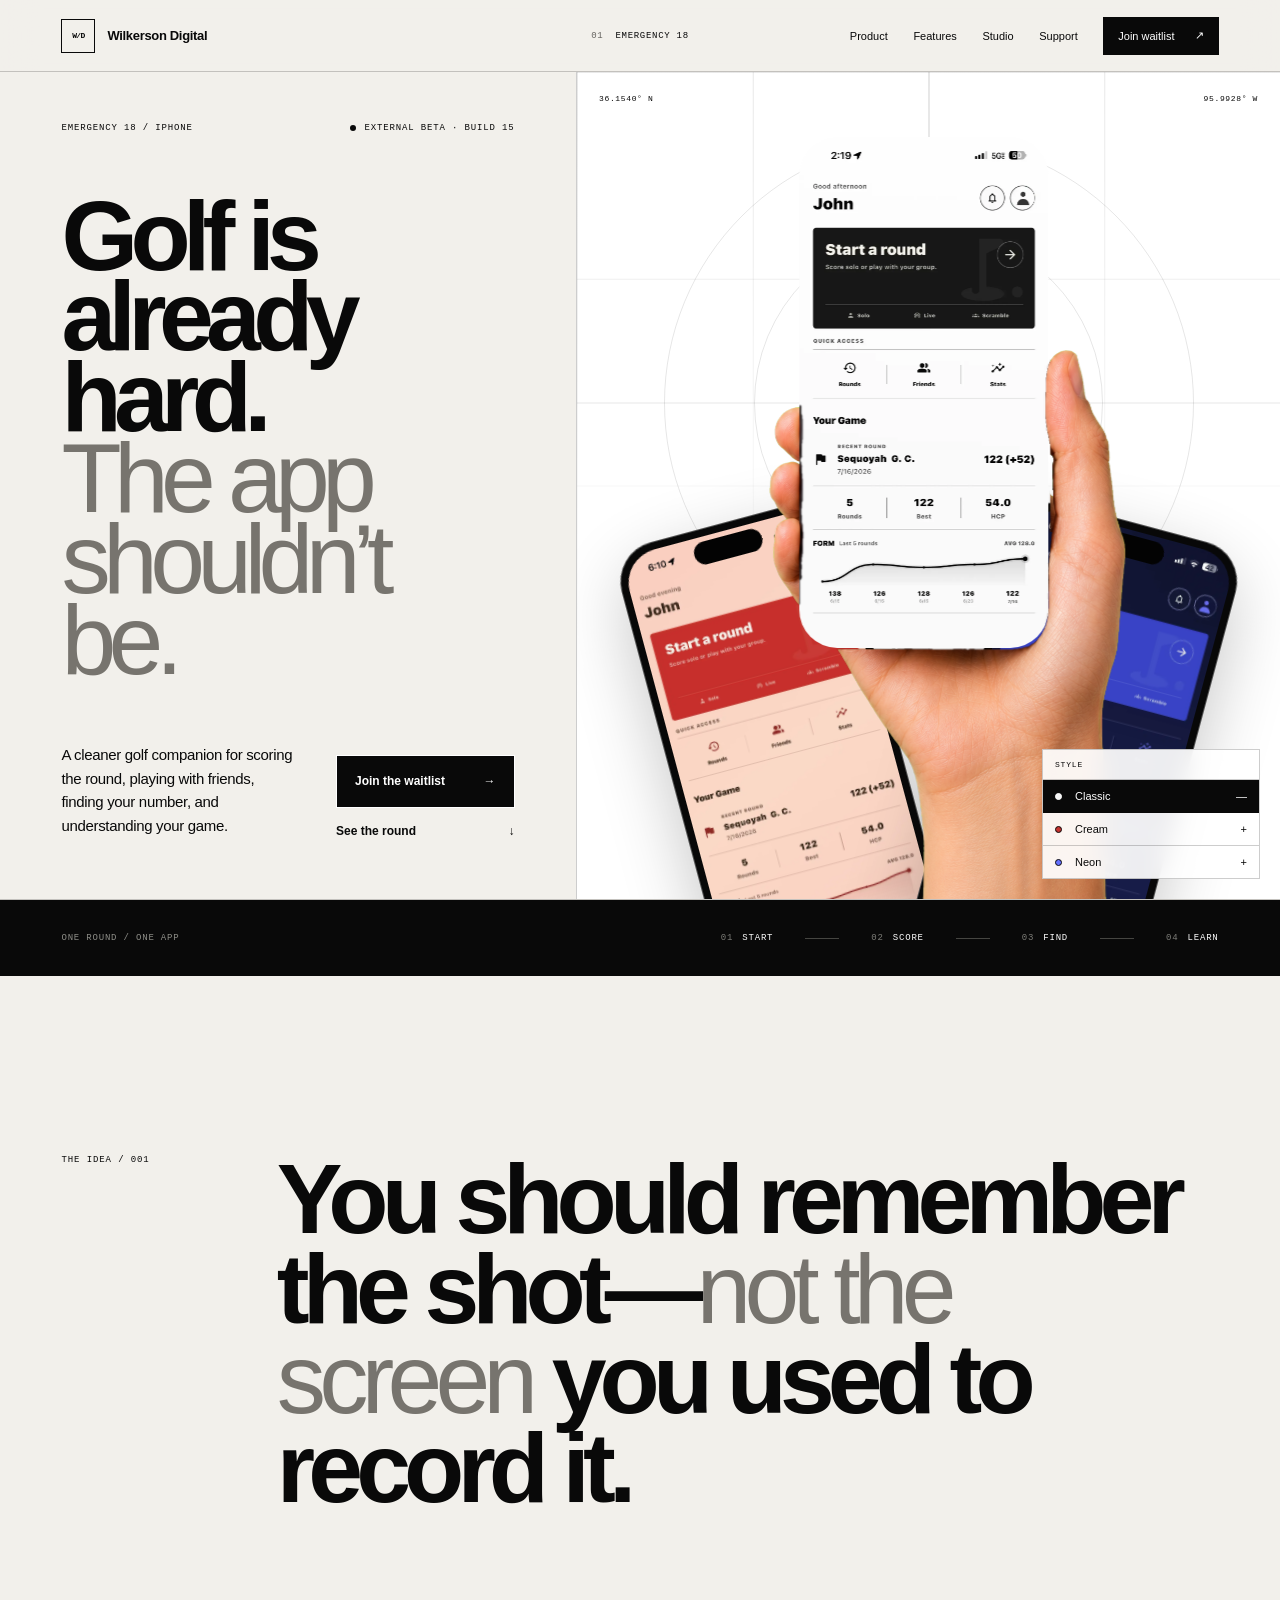
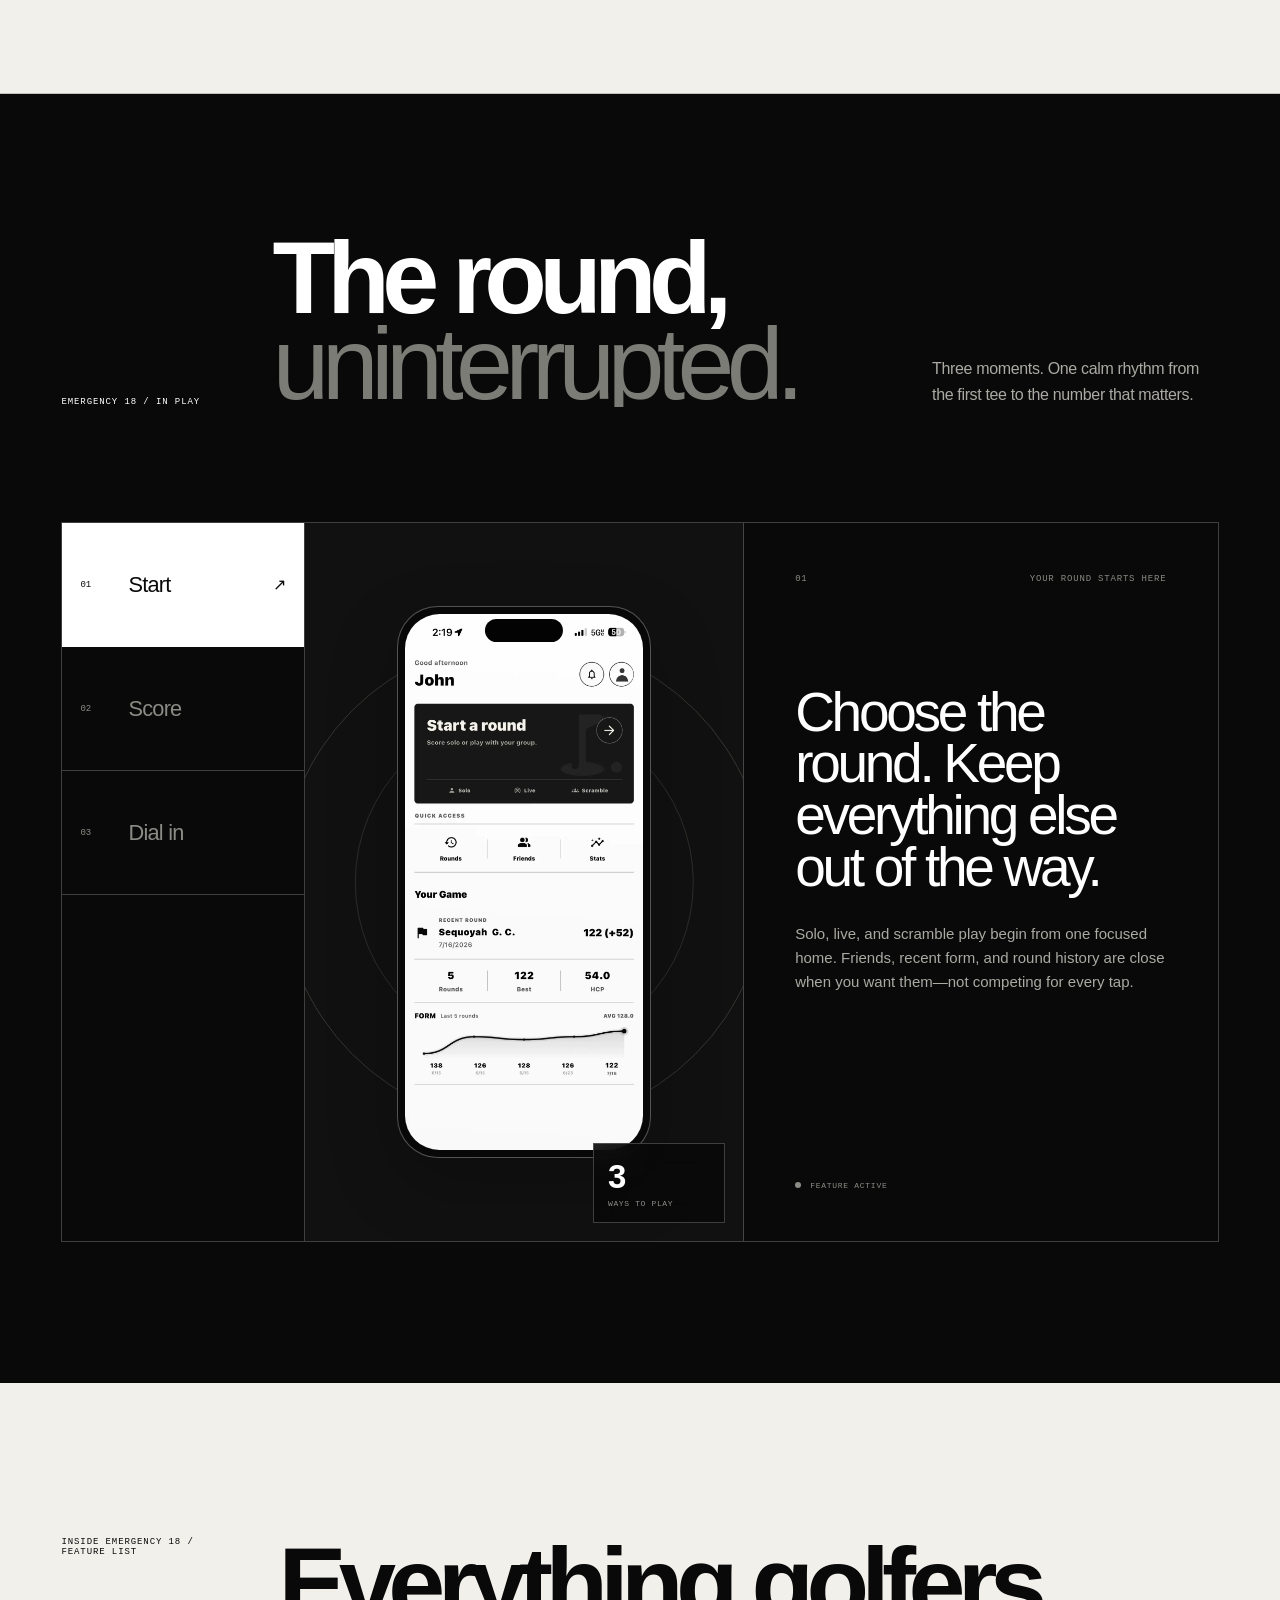
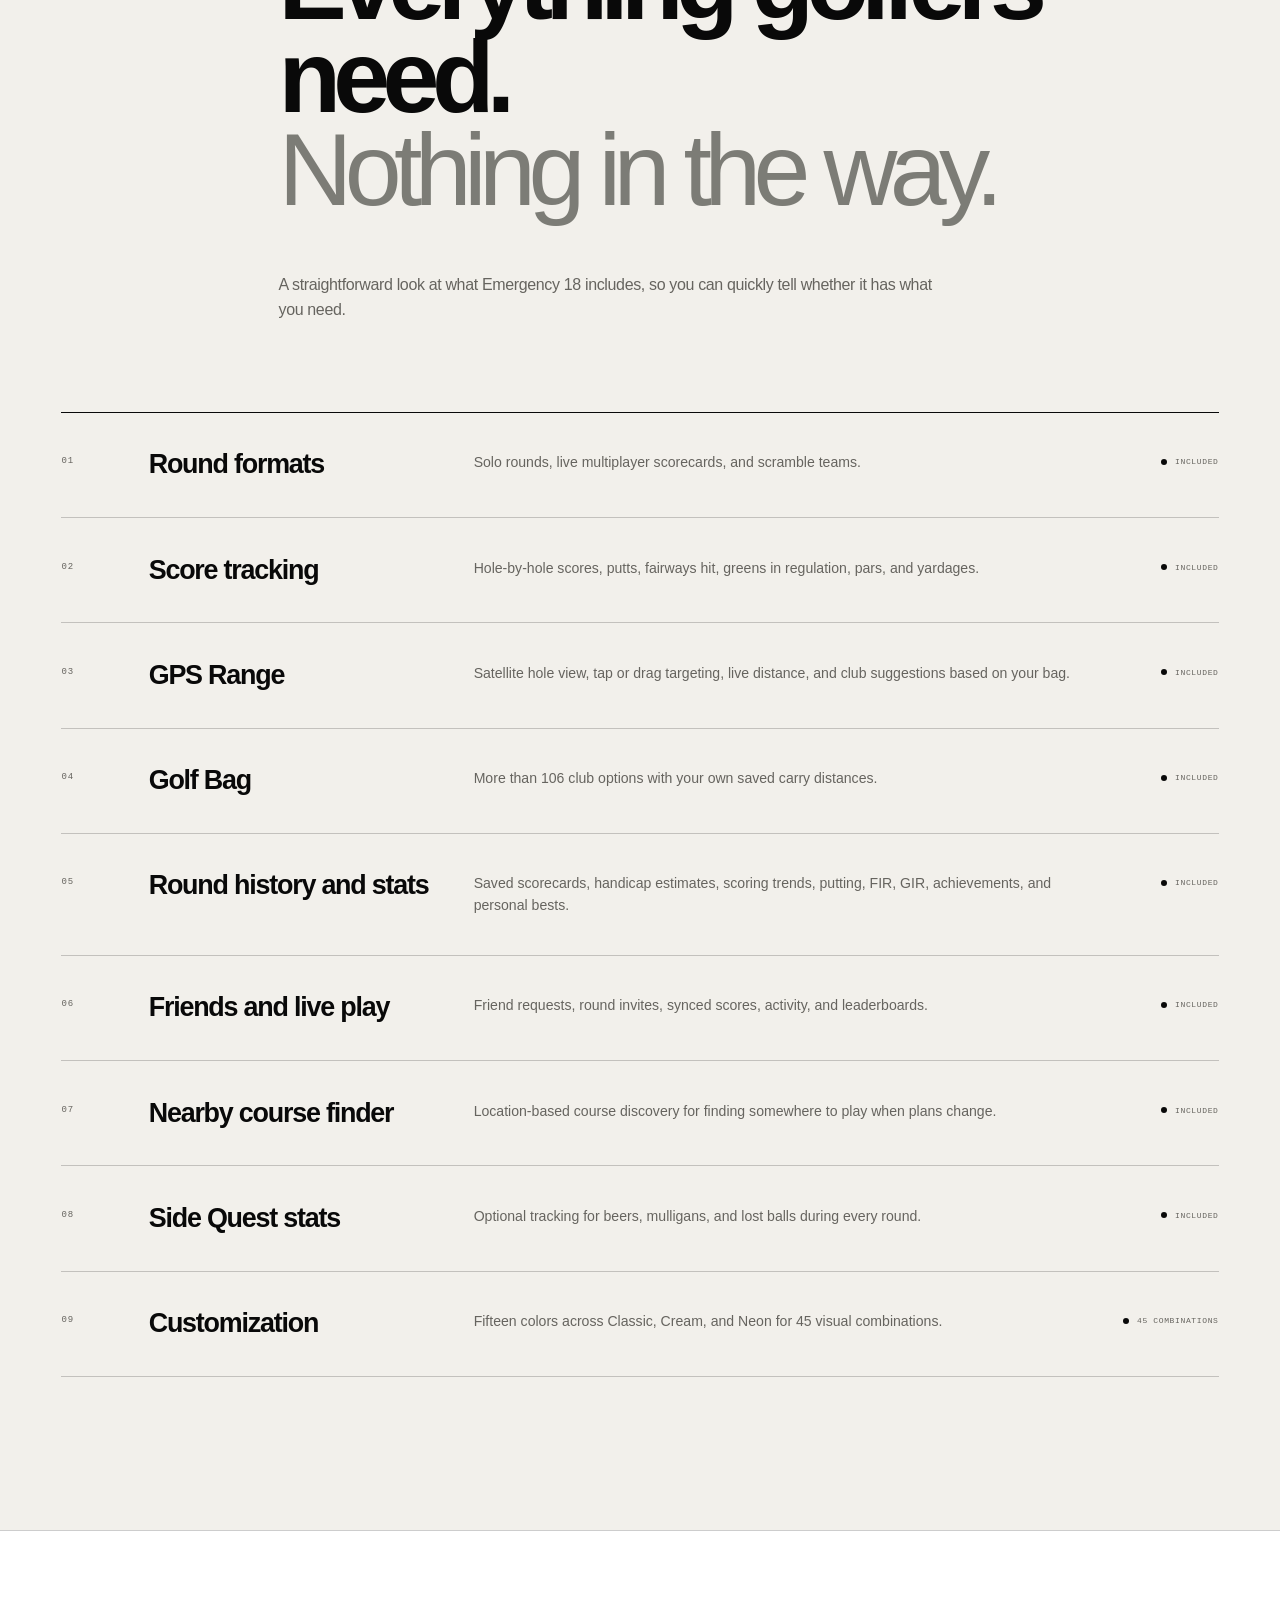
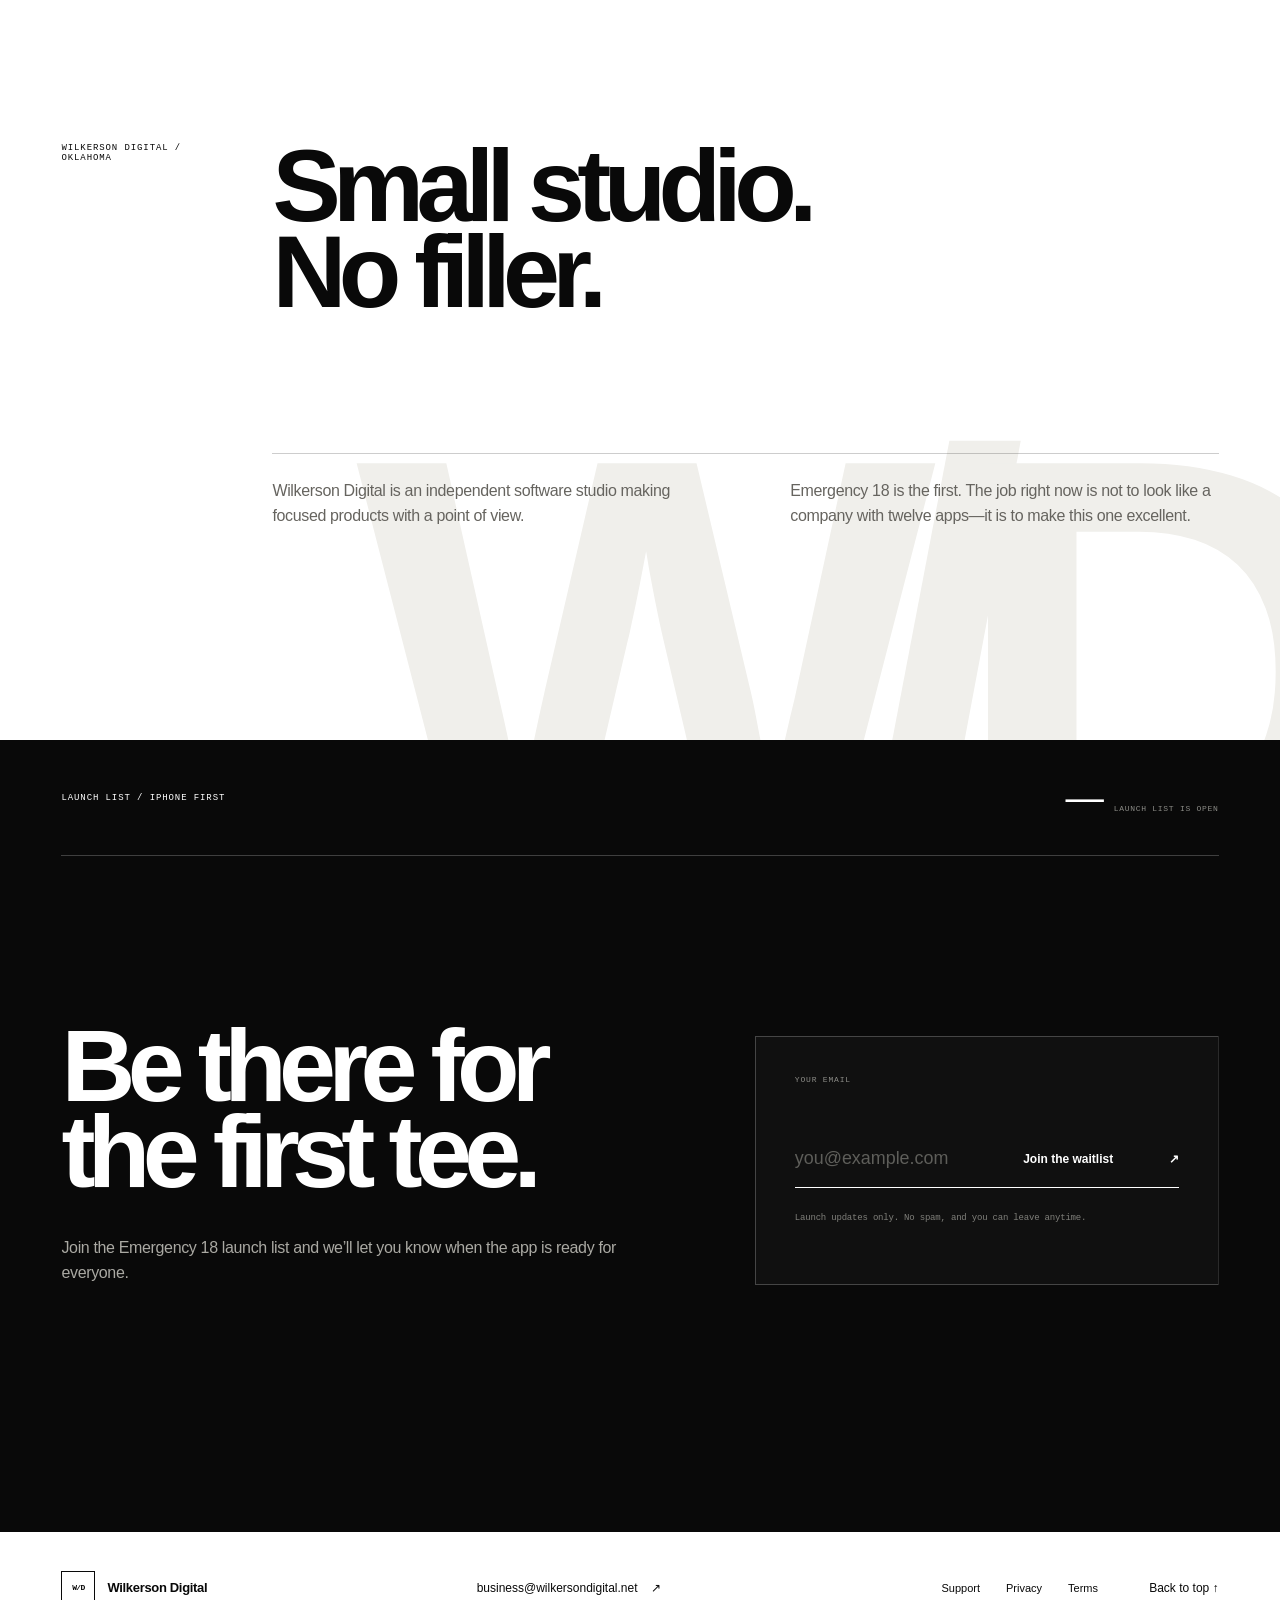
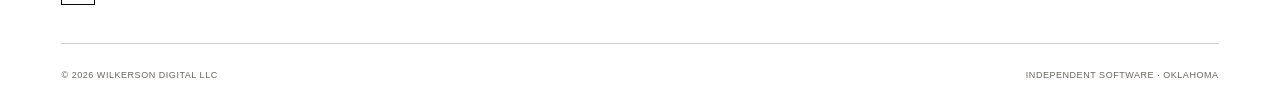
==== commit c3f6346c: "Add files via upload Launch Wilkerson Digital 16" ====
--- a/index.html
+++ b/index.html
@@ -54,7 +54,7 @@
             <div class="phone fan-phone fan-right" aria-hidden="true"><span class="phone-island"></span><img data-rear-right src="assets/screens/home-neon.webp" alt=""></div>
             <div class="held-phone">
               <img class="held-screen" data-held-screen src="assets/screens/home-classic.webp" alt="Emergency 18 Classic home screen">
-              <img class="held-frame" src="assets/hero-phone-hand.png" alt="A realistic hand holding the Emergency 18 app">
+              <img class="held-frame" src="assets/hero-phone-hand-original.png" alt="A realistic hand holding the Emergency 18 app">
             </div>
           </div>
           <div class="hero-theme-switcher" aria-label="Choose the lead Emergency 18 style">
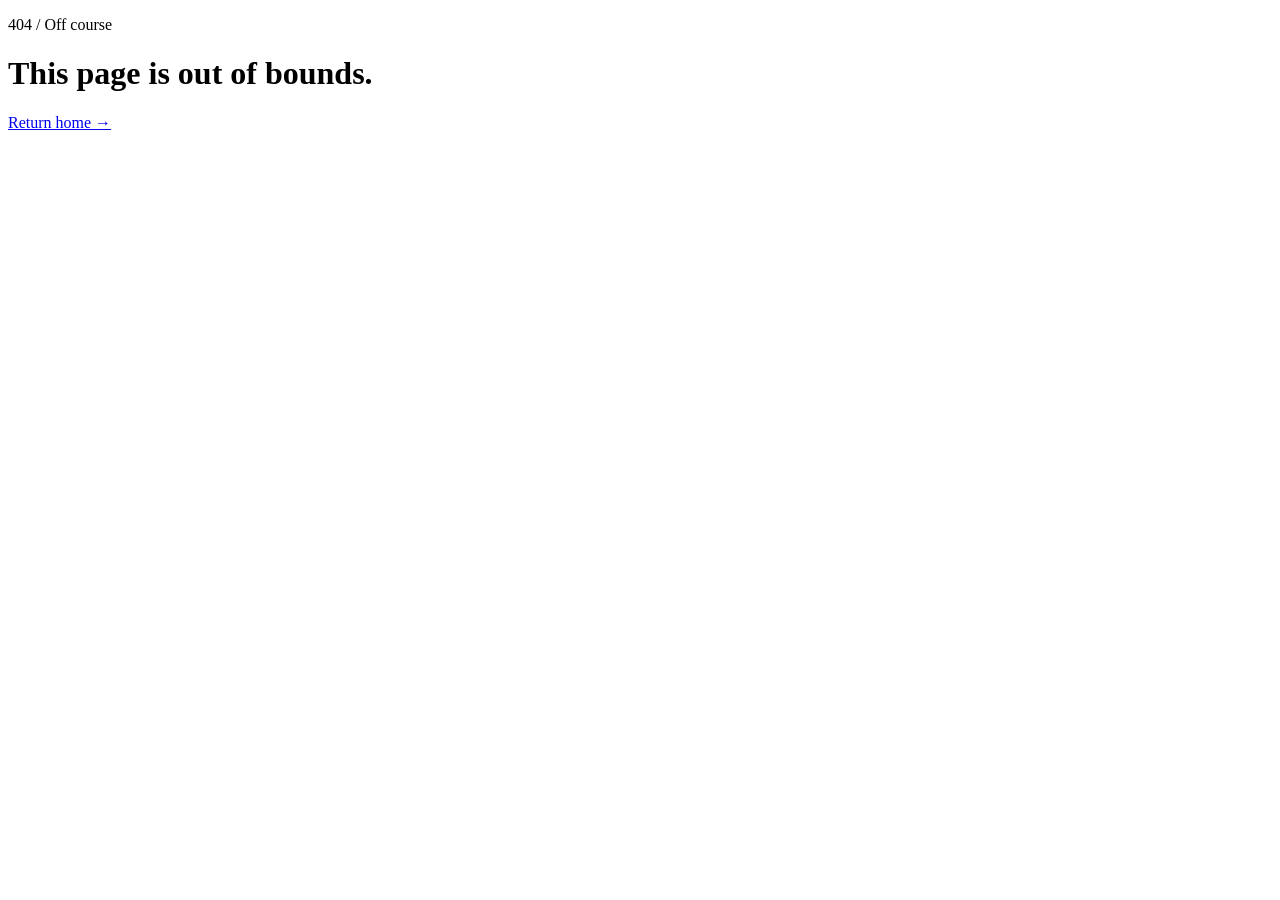
==== commit 7ddb3d80: "Add files via upload Launch Wilkerson Digital Website 18" ====
--- a/index.html
+++ b/index.html
@@ -2,198 +2,13 @@
 <html lang="en">
 <head>
   <meta charset="utf-8">
-  <meta name="viewport" content="width=device-width,initial-scale=1">
-  <title>Wilkerson Digital — Emergency 18</title>
-  <meta name="description" content="Wilkerson Digital is the independent studio behind Emergency 18, a cleaner golf companion for scoring, GPS, friends, and stats.">
-  <meta property="og:title" content="Wilkerson Digital — Emergency 18">
-  <meta property="og:description" content="Golf is already hard. The app shouldn’t be.">
-  <meta property="og:type" content="website">
-  <meta property="og:url" content="https://wilkersondigital.net">
-  <meta name="theme-color" content="#f2f0eb">
+  <meta name="viewport" content="width=device-width, initial-scale=1">
+  <meta name="theme-color" content="#080808">
+  <title>Page Not Found — Wilkerson Digital</title>
   <link rel="icon" href="assets/favicon.svg" type="image/svg+xml">
   <link rel="stylesheet" href="styles.css">
-  <script src="script.js" defer></script>
 </head>
 <body>
-  <a class="skip-link" href="#content">Skip to content</a>
-
-  <header class="site-header">
-    <a href="#top" class="brand-link"><span class="wordmark" aria-label="Wilkerson Digital"><span class="wordmark-mark" aria-hidden="true">W/D</span><span>Wilkerson Digital</span></span></a>
-    <div class="header-product" aria-hidden="true"><span>01</span><span>Emergency 18</span></div>
-    <div class="scroll-track" aria-hidden="true"><span></span></div>
-    <button class="menu-toggle" type="button" aria-expanded="false" aria-controls="site-menu"><span>Menu</span><span aria-hidden="true">+</span></button>
-    <nav class="site-menu" id="site-menu" aria-label="Primary">
-      <a href="#product">Product</a>
-      <a href="#features">Features</a>
-      <a href="#studio">Studio</a>
-      <a href="support.html">Support</a>
-      <a class="nav-cta" href="#waitlist">Join waitlist <span>↗</span></a>
-    </nav>
-  </header>
-
-  <main id="top">
-    <div id="content">
-      <section class="hero" aria-labelledby="hero-title">
-        <div class="hero-copy">
-          <div class="hero-overline"><span>Emergency 18 / iPhone</span><span><i></i> External beta · Build 15</span></div>
-          <h1 id="hero-title"><span>Golf is already hard.</span><em>The app shouldn’t be.</em></h1>
-          <div class="hero-bottom">
-            <p>A cleaner golf companion for scoring the round, playing with friends, finding your number, and understanding your game.</p>
-            <div class="hero-actions">
-              <a class="button button-dark" href="#waitlist">Join the waitlist <span aria-hidden="true">→</span></a>
-              <a class="text-link" href="#product">See the round <span aria-hidden="true">↓</span></a>
-            </div>
-          </div>
-        </div>
-
-        <div class="hero-visual" aria-label="Emergency 18 shown in Classic, Cream, and Neon styles">
-          <div class="hero-coordinates" aria-hidden="true"><span>36.1540° N</span><span>95.9928° W</span></div>
-          <div class="hero-crosshair" aria-hidden="true"><span></span><span></span></div>
-          <div class="phone-fan">
-            <div class="phone fan-phone fan-left" aria-hidden="true"><span class="phone-island"></span><img data-rear-left src="assets/screens/home-cream.webp" alt=""></div>
-            <div class="phone fan-phone fan-right" aria-hidden="true"><span class="phone-island"></span><img data-rear-right src="assets/screens/home-neon.webp" alt=""></div>
-            <div class="held-phone">
-              <img class="held-screen" data-held-screen src="assets/screens/home-classic.webp" alt="Emergency 18 Classic home screen">
-              <img class="held-frame" src="assets/hero-phone-hand-original.png" alt="A realistic hand holding the Emergency 18 app">
-            </div>
-          </div>
-          <div class="hero-theme-switcher" aria-label="Choose the lead Emergency 18 style">
-            <span>Style</span>
-            <button type="button" aria-pressed="true" data-theme-button="classic"><i class="classic" aria-hidden="true"></i>Classic</button>
-            <button type="button" aria-pressed="false" data-theme-button="cream"><i class="cream" aria-hidden="true"></i>Cream</button>
-            <button type="button" aria-pressed="false" data-theme-button="neon"><i class="neon" aria-hidden="true"></i>Neon</button>
-          </div>
-        </div>
-      </section>
-
-      <section class="round-rail" aria-label="Emergency 18 round flow">
-        <span class="rail-title">One round / One app</span><div><span>01</span> Start</div><i></i><div><span>02</span> Score</div><i></i><div><span>03</span> Find</div><i></i><div><span>04</span> Learn</div>
-      </section>
-
-      <section class="opening-statement" data-reveal>
-        <p class="section-index">The idea / 001</p>
-        <p>You should remember the shot—<em>not the screen</em> you used to record it.</p>
-      </section>
-
-      <section class="product-tour" id="product" aria-labelledby="product-title">
-        <div class="product-heading" data-reveal>
-          <p class="section-index">Emergency 18 / In play</p>
-          <h2 id="product-title">The round,<br><em>uninterrupted.</em></h2>
-          <p>Three moments. One calm rhythm from the first tee to the number that matters.</p>
-        </div>
-
-        <div class="tour-console">
-          <div class="tour-tabs" role="tablist" aria-label="Explore Emergency 18">
-            <button type="button" role="tab" aria-selected="true" data-feature-button="0"><span>01</span><strong>Start</strong><i aria-hidden="true">↗</i></button>
-            <button type="button" role="tab" aria-selected="false" data-feature-button="1"><span>02</span><strong>Score</strong><i aria-hidden="true">↗</i></button>
-            <button type="button" role="tab" aria-selected="false" data-feature-button="2"><span>03</span><strong>Dial in</strong><i aria-hidden="true">↗</i></button>
-          </div>
-          <div class="tour-device-wrap" aria-live="polite">
-            <div class="tour-orbit" aria-hidden="true"><span></span><span></span><span></span></div>
-            <div class="phone tour-phone"><span class="phone-island" aria-hidden="true"></span><img data-tour-screen src="assets/screens/home-classic.webp" alt="Emergency 18 home screen in the Classic style"></div>
-            <div class="tour-stat"><strong data-tour-stat>3</strong><span data-tour-stat-label>ways to play</span></div>
-          </div>
-          <article class="tour-copy">
-            <div><span data-tour-number>01</span><span data-tour-eyebrow>Your round starts here</span></div>
-            <h3 data-tour-title>Choose the round. Keep everything else out of the way.</h3>
-            <p data-tour-copy>Solo, live, and scramble play begin from one focused home. Friends, recent form, and round history are close when you want them—not competing for every tap.</p>
-            <span class="tour-status"><i></i> Feature active</span>
-          </article>
-        </div>
-      </section>
-
-      <section class="feature-showcase" id="features" aria-labelledby="features-title">
-        <div class="feature-heading">
-          <p class="section-index">Inside Emergency 18 / Feature list</p>
-          <h2 id="features-title">Everything golfers need.<br><em>Nothing in the way.</em></h2>
-          <p>A straightforward look at what Emergency 18 includes, so you can quickly tell whether it has what you need.</p>
-        </div>
-
-        <div class="feature-list" role="list" aria-label="Emergency 18 features">
-          <article class="feature-row" role="listitem">
-            <span class="feature-number">01</span>
-            <h3>Round formats</h3>
-            <p>Solo rounds, live multiplayer scorecards, and scramble teams.</p>
-            <span class="feature-included">Included</span>
-          </article>
-          <article class="feature-row" role="listitem">
-            <span class="feature-number">02</span>
-            <h3>Score tracking</h3>
-            <p>Hole-by-hole scores, putts, fairways hit, greens in regulation, pars, and yardages.</p>
-            <span class="feature-included">Included</span>
-          </article>
-          <article class="feature-row" role="listitem">
-            <span class="feature-number">03</span>
-            <h3>GPS Range</h3>
-            <p>Satellite hole view, tap or drag targeting, live distance, and club suggestions based on your bag.</p>
-            <span class="feature-included">Included</span>
-          </article>
-          <article class="feature-row" role="listitem">
-            <span class="feature-number">04</span>
-            <h3>Golf Bag</h3>
-            <p>More than 106 club options with your own saved carry distances.</p>
-            <span class="feature-included">Included</span>
-          </article>
-          <article class="feature-row" role="listitem">
-            <span class="feature-number">05</span>
-            <h3>Round history and stats</h3>
-            <p>Saved scorecards, handicap estimates, scoring trends, putting, FIR, GIR, achievements, and personal bests.</p>
-            <span class="feature-included">Included</span>
-          </article>
-          <article class="feature-row" role="listitem">
-            <span class="feature-number">06</span>
-            <h3>Friends and live play</h3>
-            <p>Friend requests, round invites, synced scores, activity, and leaderboards.</p>
-            <span class="feature-included">Included</span>
-          </article>
-          <article class="feature-row" role="listitem">
-            <span class="feature-number">07</span>
-            <h3>Nearby course finder</h3>
-            <p>Location-based course discovery for finding somewhere to play when plans change.</p>
-            <span class="feature-included">Included</span>
-          </article>
-          <article class="feature-row" role="listitem">
-            <span class="feature-number">08</span>
-            <h3>Side Quest stats</h3>
-            <p>Optional tracking for beers, mulligans, and lost balls during every round.</p>
-            <span class="feature-included">Included</span>
-          </article>
-          <article class="feature-row" role="listitem">
-            <span class="feature-number">09</span>
-            <h3>Customization</h3>
-            <p>Fifteen colors across Classic, Cream, and Neon for 45 visual combinations.</p>
-            <span class="feature-included">45 combinations</span>
-          </article>
-        </div>
-      </section>
-
-      <section class="studio" id="studio" aria-labelledby="studio-title">
-        <div class="studio-monogram" aria-hidden="true">W/D</div>
-        <div class="studio-heading" data-reveal><p class="section-index">Wilkerson Digital / Oklahoma</p><h2 id="studio-title">Small studio.<br>No filler.</h2></div>
-        <div class="studio-copy"><p>Wilkerson Digital is an independent software studio making focused products with a point of view.</p><p>Emergency 18 is the first. The job right now is not to look like a company with twelve apps—it is to make this one excellent.</p></div>
-      </section>
-
-      <section class="waitlist" id="waitlist" aria-labelledby="waitlist-title">
-        <div class="waitlist-topline">
-          <p class="section-index">Launch list / iPhone first</p>
-          <div class="waitlist-count" aria-live="polite"><strong data-waitlist-count>—</strong><span data-waitlist-count-label>launch list is open</span></div>
-        </div>
-        <div class="waitlist-main" data-reveal>
-          <div><h2 id="waitlist-title">Be there for<br>the first tee.</h2><p>Join the Emergency 18 launch list and we’ll let you know when the app is ready for everyone.</p></div>
-          <form class="waitlist-form" data-waitlist-form>
-            <label for="waitlist-email">Your email</label>
-            <div class="waitlist-field"><input id="waitlist-email" name="email" type="email" autocomplete="email" placeholder="you@example.com" required><button type="submit">Join the waitlist <span aria-hidden="true">↗</span></button></div>
-            <input class="waitlist-honeypot" name="company" type="text" tabindex="-1" autocomplete="off" aria-hidden="true">
-            <p class="waitlist-message idle" data-waitlist-message aria-live="polite">Launch updates only. No spam, and you can leave anytime.</p>
-          </form>
-        </div>
-      </section>
-    </div>
-  </main>
-
-  <footer class="site-footer">
-    <div class="footer-main"><span class="wordmark" aria-label="Wilkerson Digital"><span class="wordmark-mark" aria-hidden="true">W/D</span><span>Wilkerson Digital</span></span><a href="mailto:business@wilkersondigital.net">business@wilkersondigital.net <span>↗</span></a><nav aria-label="Legal"><a href="support.html">Support</a><a href="privacy.html">Privacy</a><a href="terms.html">Terms</a></nav><a href="#top">Back to top ↑</a></div>
-    <div class="footer-bottom"><span>© 2026 Wilkerson Digital LLC</span><span>Independent software · Oklahoma</span></div>
-  </footer>
+  <main class="not-found"><p>404 / Off course</p><h1>This page is out of bounds.</h1><a href="index.html">Return home →</a></main>
 </body>
 </html>
--- a/styles.css
+++ b/styles.css
@@ -1,997 +1,34 @@
-:root {
-  --font-geist-sans: Inter, ui-sans-serif, -apple-system, BlinkMacSystemFont, "Segoe UI", Arial, sans-serif;
-  --font-geist-mono: "SFMono-Regular", Consolas, "Liberation Mono", monospace;
-  --ink: #090909;
-  --paper: #f2f0eb;
-  --white: #ffffff;
-  --muted: #66645f;
-  --line: rgba(9, 9, 9, 0.2);
-  --line-light: rgba(255, 255, 255, 0.22);
-  --pad: clamp(22px, 4.8vw, 78px);
-  --header-h: 72px;
-  --scroll-progress: 0;
-}
-
-* { box-sizing: border-box; }
-
-html {
-  overflow-x: hidden;
-  scroll-behavior: smooth;
-  scroll-padding-top: var(--header-h);
-}
-
-body {
-  margin: 0;
-  min-width: 320px;
-  overflow-x: hidden;
-  background: var(--paper);
-  color: var(--ink);
-  font-family: var(--font-geist-sans), Arial, sans-serif;
-  text-rendering: optimizeLegibility;
-}
-
-body, button, a { -webkit-font-smoothing: antialiased; }
-a { color: inherit; text-decoration: none; }
-button { color: inherit; font: inherit; }
-img { display: block; max-width: 100%; }
-button, a { -webkit-tap-highlight-color: transparent; }
-::selection { background: var(--ink); color: var(--white); }
-
-.skip-link {
-  position: fixed;
-  z-index: 1000;
-  top: 8px;
-  left: 8px;
-  padding: 11px 15px;
-  background: var(--white);
-  color: var(--ink);
-  transform: translateY(-150%);
-  transition: transform 160ms ease;
-}
-
-.skip-link:focus { transform: translateY(0); }
-
-.site-header {
-  position: sticky;
-  z-index: 100;
-  top: 0;
-  height: var(--header-h);
-  display: grid;
-  grid-template-columns: 1fr auto 1fr;
-  align-items: center;
-  padding: 0 var(--pad);
-  border-bottom: 1px solid var(--line);
-  background: rgba(242, 240, 235, 0.94);
-  backdrop-filter: blur(18px);
-}
-
-.wordmark {
-  display: inline-flex;
-  align-items: center;
-  gap: 12px;
-  font-size: 13px;
-  font-weight: 680;
-  letter-spacing: -0.025em;
-  white-space: nowrap;
-}
-
-.wordmark-mark,
-.wordmark-box {
-  width: 34px;
-  height: 34px;
-  display: grid;
-  place-items: center;
-  border: 1px solid currentColor;
-  font-family: var(--font-geist-mono), monospace;
-  font-size: 8px;
-  font-weight: 700;
-  letter-spacing: -0.08em;
-}
-
-.header-product {
-  display: flex;
-  align-items: center;
-  gap: 12px;
-  font-family: var(--font-geist-mono), monospace;
-  font-size: 9px;
-  letter-spacing: 0.08em;
-  text-transform: uppercase;
-}
-
-.header-product span:first-child { color: var(--muted); }
-
-.scroll-track {
-  position: absolute;
-  right: 0;
-  bottom: -1px;
-  left: 0;
-  height: 2px;
-  overflow: hidden;
-}
-
-.scroll-track span {
-  display: block;
-  width: 100%;
-  height: 100%;
-  background: var(--ink);
-  transform: scaleX(var(--scroll-progress));
-  transform-origin: left;
-}
-
-.site-menu {
-  display: flex;
-  align-items: center;
-  justify-content: flex-end;
-  gap: clamp(16px, 2vw, 34px);
-  font-size: 11px;
-}
-
-.site-menu > a:not(.nav-cta),
-.footer-main > a,
-.footer-bottom a { position: relative; }
-
-.site-menu > a:not(.nav-cta)::after,
-.footer-main > a::after,
-.footer-bottom a::after {
-  content: "";
-  position: absolute;
-  right: 0;
-  bottom: -5px;
-  left: 0;
-  height: 1px;
-  background: currentColor;
-  transform: scaleX(0);
-  transform-origin: right;
-  transition: transform 220ms ease;
-}
-
-.site-menu > a:hover::after,
-.footer-main > a:hover::after,
-.footer-bottom a:hover::after {
-  transform: scaleX(1);
-  transform-origin: left;
-}
-
-.nav-cta {
-  min-height: 38px;
-  display: inline-flex;
-  align-items: center;
-  gap: 20px;
-  padding: 0 15px;
-  background: var(--ink);
-  color: var(--white);
-  transition: background 180ms ease, transform 180ms ease;
-}
-
-.nav-cta:hover { background: #303030; transform: translateY(-1px); }
-.menu-toggle { display: none; }
-
-.hero {
-  min-height: calc(100svh - var(--header-h));
-  display: grid;
-  grid-template-columns: minmax(0, 0.9fr) minmax(520px, 1.1fr);
-  border-bottom: 1px solid var(--line);
-}
-
-.hero-copy {
-  min-height: 720px;
-  display: flex;
-  flex-direction: column;
-  justify-content: space-between;
-  gap: 58px;
-  padding: clamp(30px, 4vw, 58px) var(--pad) clamp(38px, 4.8vw, 70px);
-}
-
-.hero-overline {
-  display: flex;
-  justify-content: space-between;
-  gap: 18px;
-  font-family: var(--font-geist-mono), monospace;
-  font-size: 9px;
-  letter-spacing: 0.095em;
-  text-transform: uppercase;
-}
-
-.hero-overline span:last-child { display: flex; align-items: center; gap: 8px; }
-.hero-overline i,
-.tour-status i {
-  width: 6px;
-  height: 6px;
-  display: inline-block;
-  border-radius: 50%;
-  background: currentColor;
-  animation: statusPulse 2.2s ease-in-out infinite;
-}
-
-.hero h1 {
-  max-width: 900px;
-  margin: auto 0;
-  font-size: clamp(4.3rem, 7.7vw, 9.15rem);
-  font-weight: 690;
-  line-height: 0.82;
-  letter-spacing: -0.078em;
-}
-
-.hero h1 span,
-.hero h1 em { display: block; }
-.hero h1 em { color: #77746e; font-style: normal; font-weight: 330; }
-
-.hero-bottom {
-  display: grid;
-  grid-template-columns: minmax(220px, 410px) minmax(160px, 205px);
-  align-items: end;
-  justify-content: space-between;
-  gap: 36px;
-}
-
-.hero-bottom > p {
-  margin: 0;
-  font-size: clamp(15px, 1.15vw, 18px);
-  line-height: 1.58;
-  letter-spacing: -0.022em;
-}
-
-.hero-actions { display: flex; flex-direction: column; gap: 16px; }
-
-.button {
-  min-height: 53px;
-  display: inline-flex;
-  align-items: center;
-  justify-content: space-between;
-  gap: 28px;
-  padding: 0 18px;
-  border: 1px solid currentColor;
-  font-size: 12px;
-  font-weight: 680;
-  transition: transform 200ms ease, background 200ms ease, color 200ms ease;
-}
-
-.button:hover { transform: translateY(-3px); }
-.button-dark { background: var(--ink); color: var(--white); }
-.button-light { background: var(--white); color: var(--ink); }
-
-.text-link {
-  display: inline-flex;
-  align-items: center;
-  justify-content: space-between;
-  gap: 22px;
-  font-size: 12px;
-  font-weight: 680;
-}
-
-.arrow {
-  width: 18px;
-  height: 18px;
-  fill: none;
-  stroke: currentColor;
-  stroke-width: 1.5;
-  transition: transform 220ms ease;
-}
-
-.arrow.down { transform: rotate(90deg); }
-a:hover .arrow:not(.down) { transform: translateX(4px); }
-a:hover .arrow.down { transform: rotate(90deg) translateX(4px); }
-
-.hero-visual {
-  --hero-x: 0px;
-  --hero-y: 0px;
-  position: relative;
-  min-height: 720px;
-  overflow: hidden;
-  border-left: 1px solid var(--line);
-  background: var(--white);
-  isolation: isolate;
-}
-
-.hero-visual::before {
-  content: "";
-  position: absolute;
-  inset: 0;
-  z-index: -2;
-  opacity: 0.48;
-  background-image: linear-gradient(var(--line) 1px, transparent 1px), linear-gradient(90deg, var(--line) 1px, transparent 1px);
-  background-size: 25% 25%;
-  mask-image: linear-gradient(to bottom, #000 0, transparent 78%);
-}
-
-.hero-coordinates {
-  position: absolute;
-  z-index: 10;
-  top: 22px;
-  right: 22px;
-  left: 22px;
-  display: flex;
-  justify-content: space-between;
-  font-family: var(--font-geist-mono), monospace;
-  font-size: 8px;
-  letter-spacing: 0.08em;
-}
-
-.hero-crosshair {
-  position: absolute;
-  z-index: -1;
-  top: 40%;
-  left: 50%;
-  width: min(52vw, 530px);
-  aspect-ratio: 1;
-  border: 1px solid var(--line);
-  border-radius: 50%;
-  opacity: 0.5;
-  transform: translate(-50%, -50%);
-}
-
-.hero-crosshair::before,
-.hero-crosshair::after {
-  content: "";
-  position: absolute;
-  top: 50%;
-  left: 50%;
-  background: var(--line);
-  transform: translate(-50%, -50%);
-}
-
-.hero-crosshair::before { width: 140%; height: 1px; }
-.hero-crosshair::after { width: 1px; height: 140%; }
-.hero-crosshair span { position: absolute; inset: 17%; border: 1px solid var(--line); border-radius: 50%; }
-.hero-crosshair span:last-child { inset: 37%; }
-
-.phone-fan { position: absolute; inset: 2% 2% 0; }
-
-.phone {
-  position: relative;
-  overflow: hidden;
-  aspect-ratio: 0.46;
-  padding: 7px;
-  border: 1px solid rgba(255,255,255,0.3);
-  border-radius: clamp(30px, 3.2vw, 48px);
-  background: #080808;
-  box-shadow: 0 26px 70px rgba(0,0,0,0.24);
-}
-
-.phone > img {
-  width: 100%;
-  height: 100%;
-  object-fit: cover;
-  border-radius: clamp(24px, 2.7vw, 41px);
-}
-
-.phone-island {
-  position: absolute;
-  z-index: 3;
-  top: 12px;
-  left: 50%;
-  width: 31%;
-  height: 23px;
-  border-radius: 999px;
-  background: #030303;
-  transform: translateX(-50%);
-}
-
-.fan-phone {
-  position: absolute;
-  bottom: -13%;
-  width: min(34%, 320px);
-  transform-origin: 50% 100%;
-  transition: transform 850ms cubic-bezier(.18,.85,.22,1);
-}
-
-.fan-left {
-  z-index: 1;
-  left: 50%;
-  transform: translate(calc(-84% + var(--hero-x)), var(--hero-y)) rotate(-15deg);
-  animation: fanLeftIn 1.1s cubic-bezier(.16,.8,.2,1) both 180ms;
-}
-
-.fan-right {
-  z-index: 2;
-  left: 50%;
-  transform: translate(calc(-16% - var(--hero-x)), var(--hero-y)) rotate(15deg);
-  animation: fanRightIn 1.1s cubic-bezier(.16,.8,.2,1) both 250ms;
-}
-
-.hero-visual:hover .fan-left { transform: translate(calc(-92% + var(--hero-x)), var(--hero-y)) rotate(-17deg); }
-.hero-visual:hover .fan-right { transform: translate(calc(-8% - var(--hero-x)), var(--hero-y)) rotate(17deg); }
-
-.held-phone {
-  position: absolute;
-  z-index: 4;
-  top: 3%;
-  left: 50%;
-  width: min(66%, 560px);
-  aspect-ratio: 856 / 1836;
-  pointer-events: none;
-  transform: translate(calc(-50% + var(--hero-x)), var(--hero-y));
-  transition: transform 700ms cubic-bezier(.2,.8,.2,1);
-  animation: heldPhoneIn 1s cubic-bezier(.16,.8,.2,1) both 80ms;
-}
-
-.held-screen,
-.held-frame {
-  position: absolute;
-  display: block;
-}
-
-.held-screen {
-  z-index: 1;
-  top: 2.5%;
-  left: 20.9%;
-  width: 56%;
-  height: 53.5%;
-  object-fit: cover;
-  object-position: center top;
-  border-radius: 38px;
-  animation: screenSwap 420ms cubic-bezier(.2,.8,.2,1) both;
-}
-
-.held-frame {
-  z-index: 2;
-  inset: 0;
-  width: 100%;
-  height: 100%;
-  object-fit: contain;
-}
-
-.hero-theme-switcher {
-  position: absolute;
-  z-index: 12;
-  right: 20px;
-  bottom: 20px;
-  width: min(218px, calc(100% - 40px));
-  border: 1px solid var(--line);
-  background: rgba(255,255,255,0.92);
-  backdrop-filter: blur(12px);
-}
-
-.hero-theme-switcher > span {
-  display: block;
-  padding: 10px 12px;
-  border-bottom: 1px solid var(--line);
-  font-family: var(--font-geist-mono), monospace;
-  font-size: 8px;
-  letter-spacing: 0.1em;
-  text-transform: uppercase;
-}
-
-.hero-theme-switcher button {
-  width: 100%;
-  display: grid;
-  grid-template-columns: 10px 1fr auto;
-  align-items: center;
-  gap: 10px;
-  padding: 10px 12px;
-  border: 0;
-  border-bottom: 1px solid var(--line);
-  background: transparent;
-  text-align: left;
-  font-size: 11px;
-  cursor: pointer;
-}
-
-.hero-theme-switcher button:last-child { border-bottom: 0; }
-.hero-theme-switcher button::after { content: "+"; }
-.hero-theme-switcher button[aria-pressed="true"] { background: var(--ink); color: var(--white); }
-.hero-theme-switcher button[aria-pressed="true"]::after { content: "—"; }
-.hero-theme-switcher button i,
-.theme-dot { width: 7px; height: 7px; border: 1px solid currentColor; border-radius: 50%; }
-.hero-theme-switcher .classic { background: #f5f5f5; }
-.hero-theme-switcher .cream { background: #c53230; }
-.hero-theme-switcher .neon { background: #6571ff; }
-
-.round-rail {
-  min-height: 76px;
-  display: flex;
-  align-items: center;
-  gap: clamp(14px, 2.5vw, 42px);
-  padding: 18px var(--pad);
-  overflow-x: auto;
-  background: var(--ink);
-  color: var(--white);
-  font-family: var(--font-geist-mono), monospace;
-  font-size: 9px;
-  letter-spacing: 0.09em;
-  text-transform: uppercase;
-  white-space: nowrap;
-  scrollbar-width: none;
-}
-
-.round-rail::-webkit-scrollbar { display: none; }
-.round-rail .rail-title { margin-right: auto; color: #8e8e88; }
-.round-rail div { display: flex; gap: 9px; }
-.round-rail div span { color: #7c7c77; }
-.round-rail > i { width: 34px; height: 1px; flex: 0 0 auto; background: #454541; }
-
-.section-index {
-  margin: 0;
-  font-family: var(--font-geist-mono), monospace;
-  font-size: 9px;
-  letter-spacing: 0.1em;
-  text-transform: uppercase;
-}
-
-[data-reveal] {
-  opacity: 0;
-  clip-path: inset(0 0 18% 0);
-  transform: translateY(32px);
-  transition: opacity 650ms ease, clip-path 900ms cubic-bezier(.2,.8,.2,1), transform 900ms cubic-bezier(.2,.8,.2,1);
-}
-
-[data-reveal][data-visible="true"] { opacity: 1; clip-path: inset(0); transform: translateY(0); }
-
-.opening-statement {
-  min-height: 76vh;
-  display: grid;
-  grid-template-columns: 0.32fr 1.68fr;
-  align-content: center;
-  gap: 36px;
-  padding: clamp(100px, 14vw, 220px) var(--pad);
-  border-bottom: 1px solid var(--line);
-}
-
-.opening-statement > p:last-child {
-  max-width: 1280px;
-  margin: 0;
-  font-size: clamp(3.4rem, 7.7vw, 9rem);
-  font-weight: 580;
-  line-height: 0.91;
-  letter-spacing: -0.07em;
-}
-
-.opening-statement em { color: #77746e; font-style: normal; font-weight: 330; }
-
-.product-tour {
-  padding: clamp(100px, 11vw, 175px) var(--pad) clamp(90px, 11vw, 165px);
-  background: var(--ink);
-  color: var(--white);
-}
-
-.product-heading {
-  display: grid;
-  grid-template-columns: 0.32fr 1.15fr 0.53fr;
-  align-items: end;
-  gap: 38px;
-  margin-bottom: clamp(80px, 9vw, 140px);
-}
-
-.product-heading h2,
-.feature-heading h2,
-.studio-heading h2,
-.waitlist-main h2 {
-  margin: 0;
-  font-size: clamp(4rem, 8vw, 9.3rem);
-  font-weight: 620;
-  line-height: 0.84;
-  letter-spacing: -0.075em;
-}
-
-.product-heading h2 em,
-.feature-heading h2 em { color: #7c7c76; font-style: normal; font-weight: 330; }
-
-.product-heading > p:last-child,
-.feature-heading > p:last-child,
-.studio-copy p,
-.waitlist-main p {
-  margin: 0;
-  font-size: clamp(15px, 1.25vw, 19px);
-  line-height: 1.58;
-  letter-spacing: -0.022em;
-}
-
-.product-heading > p:last-child { color: #aaa9a3; }
-
-.tour-console {
-  min-height: 720px;
-  display: grid;
-  grid-template-columns: minmax(180px, 0.42fr) minmax(330px, 0.76fr) minmax(280px, 0.82fr);
-  border: 1px solid var(--line-light);
-}
-
-.tour-tabs { border-right: 1px solid var(--line-light); }
-.tour-tabs button {
-  width: 100%;
-  min-height: 124px;
-  display: grid;
-  grid-template-columns: 32px 1fr auto;
-  align-items: center;
-  gap: 16px;
-  padding: 18px;
-  border: 0;
-  border-bottom: 1px solid var(--line-light);
-  background: transparent;
-  color: #8b8b86;
-  text-align: left;
-  cursor: pointer;
-  transition: color 250ms ease, background 250ms ease;
-}
-
-.tour-tabs button span { font-family: var(--font-geist-mono), monospace; font-size: 9px; }
-.tour-tabs button strong { font-size: clamp(18px, 1.7vw, 25px); font-weight: 520; letter-spacing: -0.035em; }
-.tour-tabs button i { font-style: normal; opacity: 0; transform: translate(-5px, 5px); transition: opacity 250ms ease, transform 250ms ease; }
-.tour-tabs button:hover { color: var(--white); }
-.tour-tabs button[aria-selected="true"] { background: var(--white); color: var(--ink); }
-.tour-tabs button[aria-selected="true"] i { opacity: 1; transform: translate(0); }
-
-.tour-device-wrap {
-  position: relative;
-  display: grid;
-  place-items: center;
-  overflow: hidden;
-  border-right: 1px solid var(--line-light);
-  background: #111;
-}
-
-.tour-orbit {
-  position: absolute;
-  top: 50%;
-  left: 50%;
-  width: min(38vw, 570px);
-  aspect-ratio: 1;
-  border: 1px solid #343430;
-  border-radius: 50%;
-  transform: translate(-50%, -50%);
-  animation: orbitSpin 28s linear infinite;
-}
-
-.tour-orbit::before,
-.tour-orbit::after { content: ""; position: absolute; border: 1px solid #2d2d2a; border-radius: 50%; }
-.tour-orbit::before { inset: 15%; }
-.tour-orbit::after { inset: 34%; }
-.tour-orbit span { position: absolute; top: 50%; left: 50%; width: 5px; height: 5px; border-radius: 50%; background: #777; }
-.tour-orbit span:first-child { transform: translate(-50%, -50%) translateX(50px); }
-.tour-orbit span:nth-child(2) { transform: translate(-50%, -50%) rotate(120deg) translateX(150px); }
-.tour-orbit span:last-child { transform: translate(-50%, -50%) rotate(240deg) translateX(240px); }
-
-.tour-phone {
-  z-index: 2;
-  width: min(58%, 350px);
-  animation: tourScreenIn 500ms cubic-bezier(.16,.8,.2,1) both;
-}
-
-.tour-stat {
-  position: absolute;
-  z-index: 5;
-  right: 18px;
-  bottom: 18px;
-  min-width: 132px;
-  display: flex;
-  flex-direction: column;
-  padding: 14px;
-  border: 1px solid var(--line-light);
-  background: rgba(9,9,9,0.88);
-  backdrop-filter: blur(12px);
-}
-
-.tour-stat strong { font-size: 33px; font-weight: 550; letter-spacing: -0.06em; }
-.tour-stat span { margin-top: 3px; color: #8f8f8a; font-family: var(--font-geist-mono), monospace; font-size: 8px; letter-spacing: 0.08em; text-transform: uppercase; }
-
-.tour-copy {
-  display: flex;
-  flex-direction: column;
-  justify-content: center;
-  padding: clamp(34px, 4vw, 70px);
-  animation: copyIn 450ms cubic-bezier(.2,.8,.2,1) both;
-}
-
-.tour-copy > div { display: flex; justify-content: space-between; gap: 20px; color: #898983; font-family: var(--font-geist-mono), monospace; font-size: 9px; letter-spacing: 0.09em; text-transform: uppercase; }
-.tour-copy h3 { margin: clamp(70px, 8vw, 125px) 0 28px; font-size: clamp(2.6rem, 4.3vw, 5.2rem); font-weight: 520; line-height: 0.94; letter-spacing: -0.06em; }
-.tour-copy p { margin: 0; color: #aaa9a3; font-size: clamp(15px, 1.15vw, 18px); line-height: 1.62; }
-.tour-status { display: flex; align-items: center; gap: 9px; margin-top: auto; padding-top: 60px; color: #8c8c87; font-family: var(--font-geist-mono), monospace; font-size: 8px; letter-spacing: 0.09em; text-transform: uppercase; }
-
-.feature-showcase { padding: clamp(100px, 12vw, 190px) var(--pad); }
-.feature-heading {
-  display: grid;
-  grid-template-columns: 0.32fr 1.68fr;
-  align-items: start;
-  gap: 38px;
-  margin-bottom: clamp(64px, 7vw, 110px);
-  overflow: visible;
-}
-.feature-heading h2 {
-  overflow: visible;
-  padding-bottom: .12em;
-  line-height: .91;
-}
-.feature-heading > p:last-child {
-  grid-column: 2;
-  max-width: 680px;
-  color: var(--muted);
-  padding-top: .35em;
-}
-
-.feature-list {
-  border-top: 1px solid var(--ink);
-}
-
-.feature-row {
-  display: grid;
-  grid-template-columns: 54px minmax(190px, .48fr) minmax(320px, 1fr) minmax(104px, auto);
-  align-items: start;
-  gap: clamp(18px, 2.6vw, 46px);
-  padding: clamp(25px, 3vw, 42px) 0;
-  border-bottom: 1px solid var(--line);
-}
-
-.feature-number {
-  padding-top: 5px;
-  color: var(--muted);
-  font-family: var(--font-geist-mono), monospace;
-  font-size: 9px;
-  letter-spacing: .09em;
-}
-
-.feature-row h3 {
-  margin: 0;
-  font-size: clamp(1.35rem, 2.1vw, 2.45rem);
-  font-weight: 590;
-  line-height: 1.02;
-  letter-spacing: -.045em;
-}
-
-.feature-row p {
-  max-width: 760px;
-  margin: 0;
-  color: var(--muted);
-  font-size: clamp(14px, 1.1vw, 17px);
-  line-height: 1.58;
-}
-
-.feature-included {
-  min-width: 104px;
-  display: inline-flex;
-  align-items: center;
-  justify-content: flex-end;
-  gap: 8px;
-  padding-top: 6px;
-  color: var(--muted);
-  font-family: var(--font-geist-mono), monospace;
-  font-size: 8px;
-  letter-spacing: .08em;
-  text-align: right;
-  text-transform: uppercase;
-  white-space: nowrap;
-}
-
-.feature-included::before {
-  content: "";
-  width: 6px;
-  height: 6px;
-  flex: 0 0 auto;
-  border-radius: 50%;
-  background: var(--ink);
-}
-
-.studio {
-  position: relative;
-  min-height: 90svh;
-  overflow: hidden;
-  display: grid;
-  grid-template-columns: 0.32fr 1fr 0.68fr;
-  align-content: center;
-  gap: 38px;
-  padding: clamp(110px, 15vw, 230px) var(--pad);
-  border-top: 1px solid var(--line);
-  background: var(--white);
-}
-
-.studio-monogram {
-  position: absolute;
-  right: -0.05em;
-  bottom: -0.24em;
-  color: #f0efeb;
-  font-size: clamp(18rem, 48vw, 58rem);
-  font-weight: 800;
-  line-height: 0.7;
-  letter-spacing: -0.13em;
-  user-select: none;
-}
-
-.studio-heading { position: relative; z-index: 2; grid-column: 1 / 3; display: grid; grid-template-columns: 0.32fr 1fr; gap: 38px; }
-.studio-copy { position: relative; z-index: 2; grid-column: 2 / 4; display: grid; grid-template-columns: 1fr 1fr; gap: clamp(34px, 7vw, 110px); margin-top: 100px; padding-top: 24px; border-top: 1px solid var(--line); }
-.studio-copy p { color: var(--muted); }
-
-.waitlist {
-  position: relative;
-  min-height: 88svh;
-  overflow: hidden;
-  padding: 0 var(--pad) clamp(74px, 9vw, 130px);
-  background: var(--ink);
-  color: var(--white);
-}
-
-.waitlist-topline { min-height: 116px; display: flex; align-items: center; justify-content: space-between; gap: 30px; border-bottom: 1px solid var(--line-light); }
-.waitlist-count { display: flex; align-items: baseline; gap: 12px; }
-.waitlist-count strong { font-size: clamp(2rem, 3vw, 4rem); font-weight: 520; letter-spacing: -.06em; }
-.waitlist-count span { color: #8b8b86; font-family: var(--font-geist-mono), monospace; font-size: 8px; letter-spacing: .09em; text-transform: uppercase; }
-.waitlist-main { display: grid; grid-template-columns: minmax(0, 1.1fr) minmax(360px, .9fr); align-items: end; gap: clamp(70px, 10vw, 170px); padding-top: clamp(105px, 13vw, 190px); }
-.waitlist-main h2 { margin-bottom: 40px; }
-.waitlist-main > div > p { max-width: 590px; color: #aaa9a3; }
-.waitlist-form { align-self: end; padding: clamp(26px, 3vw, 42px); border: 1px solid var(--line-light); background: #101010; }
-.waitlist-form > label { display: block; margin-bottom: 46px; color: #8c8c87; font-family: var(--font-geist-mono), monospace; font-size: 8px; letter-spacing: .1em; text-transform: uppercase; }
-.waitlist-field { display: grid; grid-template-columns: minmax(0, 1fr) auto; border-bottom: 1px solid var(--white); }
-.waitlist-field input { min-width: 0; padding: 18px 0; border: 0; outline: 0; background: transparent; color: var(--white); font: inherit; font-size: clamp(16px, 1.4vw, 21px); }
-.waitlist-field input::placeholder { color: #5e5e5a; }
-.waitlist-field button { min-width: 176px; display: flex; align-items: center; justify-content: space-between; gap: 24px; padding: 0 0 0 20px; border: 0; background: transparent; color: var(--white); font-size: 12px; font-weight: 680; cursor: pointer; }
-.waitlist-field button:hover span { transform: translate(3px,-3px); }
-.waitlist-field button span { transition: transform 200ms ease; }
-.waitlist-field button:disabled { cursor: wait; opacity: .65; }
-.waitlist-message { min-height: 34px; margin: 24px 0 0 !important; color: #7f7f7a !important; font-family: var(--font-geist-mono), monospace; font-size: 9px !important; line-height: 1.5 !important; }
-.waitlist-message.joined,
-.waitlist-message.duplicate { color: #e2e2dc !important; }
-.waitlist-message a { text-decoration: underline; text-underline-offset: 3px; }
-.waitlist-honeypot { position: absolute; width: 1px; height: 1px; overflow: hidden; opacity: 0; pointer-events: none; }
-
-.site-footer { padding: 0 var(--pad); background: var(--white); }
-.footer-main { min-height: 112px; display: grid; grid-template-columns: 1.1fr 1.25fr auto auto; align-items: center; gap: clamp(24px, 4vw, 64px); border-bottom: 1px solid var(--line); }
-.footer-main > a { font-size: 12px; }
-.footer-main > a span { margin-left: 10px; }
-.footer-main nav { display: flex; gap: 26px; font-size: 11px; }
-.footer-main > a:last-child { justify-self: end; }
-.footer-bottom { min-height: 62px; display: flex; align-items: center; justify-content: space-between; gap: 30px; color: var(--muted); font-size: 9px; text-transform: uppercase; letter-spacing: .06em; }
-.footer-bottom nav { display: flex; gap: 26px; }
-
-/* Support, privacy, terms, and 404 */
-.info-page { min-height: 100svh; display: flex; flex-direction: column; }
-.info-header,
-.info-footer { display: flex; align-items: center; justify-content: space-between; gap: 20px; padding: 0 var(--pad); }
-.info-header { min-height: var(--header-h); border-bottom: 1px solid var(--line); }
-.info-home { font-size: 12px; }
-.info-main { display: grid; grid-template-columns: 0.78fr 1.22fr; flex: 1; }
-.info-hero { position: sticky; top: 0; align-self: start; min-height: 72svh; padding: clamp(70px, 9vw, 145px) var(--pad); border-right: 1px solid var(--line); }
-.info-hero h1 { max-width: 780px; margin: 46px 0; font-size: clamp(4rem, 8vw, 9rem); font-weight: 620; line-height: .84; letter-spacing: -.075em; }
-.info-hero > p:last-child { max-width: 520px; margin: 0; color: var(--muted); font-size: 17px; line-height: 1.58; }
-.info-content { padding: clamp(70px, 9vw, 145px) var(--pad); }
-.info-block { display: grid; grid-template-columns: 0.4fr 1.6fr; gap: 28px; padding: 36px 0; border-top: 1px solid var(--line); }
-.info-block:last-child { border-bottom: 1px solid var(--line); }
-.info-block h2 { margin: 0; font-size: 10px; text-transform: uppercase; letter-spacing: .09em; }
-.info-block p, .info-block li { color: #4f4d49; font-size: 15px; line-height: 1.68; }
-.info-block p { margin: 0; }
-.info-block ul { margin: 0; padding-left: 18px; }
-.info-block a { text-decoration: underline; text-underline-offset: 3px; }
-.info-contact { display: flex; justify-content: space-between; gap: 20px; margin-top: 24px; padding: 18px 0; border-top: 1px solid var(--line); border-bottom: 1px solid var(--line); font-size: clamp(15px, 1.4vw, 20px); text-decoration: none !important; }
-.info-footer { min-height: 90px; border-top: 1px solid var(--line); color: var(--muted); font-size: 10px; }
-.info-footer nav { display: flex; gap: 24px; }
-.not-found { min-height: 100svh; display: flex; flex-direction: column; justify-content: center; padding: var(--pad); background: var(--ink); color: var(--white); }
-.not-found p { font-family: var(--font-geist-mono), monospace; font-size: 9px; letter-spacing: .1em; text-transform: uppercase; }
-.not-found h1 { max-width: 1100px; margin: 40px 0 70px; font-size: clamp(4.6rem, 11vw, 13rem); font-weight: 570; line-height: .82; letter-spacing: -.08em; }
-.not-found a { width: fit-content; padding-bottom: 4px; border-bottom: 1px solid currentColor; font-size: 13px; }
-
-@keyframes statusPulse { 0%, 100% { opacity: .35; } 50% { opacity: 1; } }
-@keyframes fanLeftIn { from { opacity: 0; transform: translate(-45%, 12%) rotate(-2deg); } }
-@keyframes fanRightIn { from { opacity: 0; transform: translate(-55%, 12%) rotate(2deg); } }
-@keyframes heldPhoneIn { from { opacity: 0; transform: translate(-50%, 12%); } }
-@keyframes screenSwap { from { opacity: 0; transform: scale(.985) translateY(10px); } }
-@keyframes tourScreenIn { from { opacity: 0; transform: translateY(22px) scale(.98); } }
-@keyframes copyIn { from { opacity: 0; transform: translateY(15px); } }
-@keyframes orbitSpin { to { transform: translate(-50%, -50%) rotate(360deg); } }
-
-@media (max-width: 1180px) {
-  .site-header { grid-template-columns: 1fr auto; }
-  .header-product { display: none; }
-  .hero { grid-template-columns: 1fr; }
-  .hero-copy { min-height: 75svh; }
-  .hero-visual { min-height: 820px; border-top: 1px solid var(--line); border-left: 0; }
-  .held-phone { width: min(58%, 560px); }
-  .fan-phone { width: min(31%, 330px); }
-  .tour-console { grid-template-columns: 190px minmax(320px, .8fr) 1.2fr; }
-  .tour-copy { padding: 36px; }
-}
-
-@media (max-width: 900px) {
-  :root { --header-h: 66px; }
-  .site-header { grid-template-columns: 1fr auto; }
-  .menu-toggle { width: 74px; display: flex; align-items: center; justify-content: space-between; padding: 0; border: 0; background: transparent; font-size: 12px; cursor: pointer; }
-  .site-menu { position: fixed; inset: var(--header-h) 0 auto; display: none; flex-direction: column; align-items: stretch; gap: 0; padding: 0 var(--pad) 26px; border-bottom: 1px solid var(--line); background: var(--paper); }
-  .site-menu.is-open { display: flex; }
-  .site-menu a { padding: 18px 0; border-bottom: 1px solid var(--line); font-size: 14px; }
-  .nav-cta { margin-top: 14px; justify-content: center; border-bottom: 0 !important; }
-  .hero h1 { font-size: clamp(4rem, 15vw, 7.6rem); }
-  .hero-bottom { grid-template-columns: 1fr auto; }
-  .hero-visual { min-height: 740px; }
-  .held-phone { width: min(66%, 540px); }
-  .fan-phone { width: min(38%, 320px); }
-  .opening-statement { grid-template-columns: 1fr; }
-  .product-heading,
-  .feature-heading { grid-template-columns: .3fr 1fr; }
-  .product-heading > p:last-child,
-  .feature-heading > p:last-child { grid-column: 2; max-width: 620px; }
-  .tour-console { min-height: 0; grid-template-columns: 1fr 1fr; }
-  .tour-tabs { grid-column: 1 / -1; display: grid; grid-template-columns: repeat(3, 1fr); border-right: 0; border-bottom: 1px solid var(--line-light); }
-  .tour-tabs button { min-height: 92px; border-right: 1px solid var(--line-light); border-bottom: 0; }
-  .tour-tabs button:last-child { border-right: 0; }
-  .tour-device-wrap { min-height: 650px; }
-  .tour-copy { min-height: 650px; }
-  .feature-row {
-    grid-template-columns: 44px minmax(170px, .55fr) minmax(260px, 1fr);
-  }
-  .feature-included {
-    grid-column: 2;
-    justify-content: flex-start;
-    padding-top: 0;
-    text-align: left;
-  }
-  .studio { grid-template-columns: 1fr; }
-  .studio-heading { grid-column: auto; grid-template-columns: 1fr; }
-  .studio-copy { grid-column: auto; }
-  .waitlist-main { grid-template-columns: 1fr; }
-  .footer-main { grid-template-columns: 1fr auto; padding: 28px 0; }
-  .footer-main > a:first-of-type { justify-self: end; }
-  .footer-main nav { order: 3; }
-  .footer-main > a:last-child { order: 4; }
-}
-
-@media (max-width: 640px) {
-  .hero-copy { min-height: 78svh; gap: 46px; padding-top: 26px; }
-  .hero-overline { flex-direction: column; }
-  .hero h1 { font-size: clamp(3.6rem, 17vw, 6rem); }
-  .hero-bottom { grid-template-columns: 1fr; align-items: start; }
-  .hero-actions { max-width: 360px; }
-  .hero-visual { min-height: 590px; }
-  .held-phone { top: 4%; width: min(78%, 390px); }
-  .fan-phone { bottom: -6%; width: min(47%, 270px); }
-  .hero-visual:hover .fan-left { transform: translate(calc(-84% + var(--hero-x)), var(--hero-y)) rotate(-15deg); }
-  .hero-visual:hover .fan-right { transform: translate(calc(-16% - var(--hero-x)), var(--hero-y)) rotate(15deg); }
-  .hero-theme-switcher { right: 12px; bottom: 12px; width: 170px; }
-  .hero-theme-switcher button { padding: 9px 10px; }
-  .hero-crosshair { width: 460px; }
-  .round-rail .rail-title { margin-right: 28px; }
-  .opening-statement { min-height: 67vh; padding-top: 105px; padding-bottom: 105px; }
-  .opening-statement > p:last-child { font-size: clamp(3.3rem, 15vw, 5.9rem); }
-  .product-heading,
-  .feature-heading { grid-template-columns: 1fr; }
-  .product-heading > p:last-child,
-  .feature-heading > p:last-child { grid-column: auto; }
-  .product-heading h2,
-  .feature-heading h2,
-  .studio-heading h2,
-  .waitlist-main h2 { font-size: clamp(3.8rem, 16.5vw, 6.3rem); }
-  .tour-console { display: flex; flex-direction: column; }
-  .tour-tabs { order: 0; overflow-x: auto; scrollbar-width: none; }
-  .tour-tabs button { min-width: 118px; grid-template-columns: 1fr; align-content: center; gap: 6px; padding: 14px; }
-  .tour-tabs button i { display: none; }
-  .tour-device-wrap { order: 1; min-height: 600px; border-right: 0; border-bottom: 1px solid var(--line-light); }
-  .tour-phone { width: min(62%, 300px); }
-  .tour-copy { order: 2; min-height: 520px; padding: 30px 24px; }
-  .tour-copy h3 { margin-top: 70px; }
-  .tour-status { margin-top: 80px; }
-  .feature-heading h2 { line-height: .93; padding-bottom: .16em; }
-  .feature-row {
-    grid-template-columns: 34px 1fr;
-    gap: 12px 18px;
-    padding: 25px 0 27px;
-  }
-  .feature-number { padding-top: 4px; }
-  .feature-row h3 { font-size: clamp(1.45rem, 7vw, 2.15rem); }
-  .feature-row p {
-    grid-column: 2;
-    font-size: 14px;
-    line-height: 1.55;
-  }
-  .feature-included {
-    grid-column: 2;
-    justify-content: flex-start;
-    padding-top: 0;
-    text-align: left;
-  }
-  .studio { min-height: 86svh; }
-  .studio-copy { grid-template-columns: 1fr; gap: 30px; margin-top: 70px; }
-  .waitlist { min-height: 0; padding-right: 22px; padding-left: 22px; }
-  .waitlist-topline { min-height: 100px; align-items: flex-start; flex-direction: column; justify-content: center; gap: 12px; }
-  .waitlist-main { padding-top: 88px; gap: 60px; }
-  .waitlist-form { padding: 24px 20px; }
-  .waitlist-field { grid-template-columns: 1fr; }
-  .waitlist-field button { min-height: 54px; padding-left: 0; border-top: 1px solid #3a3a37; }
-  .footer-main { grid-template-columns: 1fr; gap: 22px; padding: 34px 0; }
-  .footer-main > a:first-of-type,
-  .footer-main > a:last-child { justify-self: start; }
-  .footer-main nav { flex-wrap: wrap; }
-  .footer-bottom { min-height: 82px; align-items: flex-start; flex-direction: column; justify-content: center; gap: 8px; }
-  .info-main { grid-template-columns: 1fr; }
-  .info-hero { position: static; min-height: auto; border-right: 0; border-bottom: 1px solid var(--line); }
-  .info-block { grid-template-columns: 1fr; }
-  .info-header .wordmark > span:last-child { display: none; }
-  .info-footer { align-items: flex-start; flex-direction: column; justify-content: center; padding-top: 22px; padding-bottom: 22px; }
-}
-
-@media (prefers-reduced-motion: reduce) {
-  html { scroll-behavior: auto; }
-  *, *::before, *::after { animation-duration: 0.01ms !important; animation-iteration-count: 1 !important; transition-duration: 0.01ms !important; }
-}
+<!doctype html>
+<html lang="en">
+<head>
+  <meta charset="utf-8">
+  <meta name="viewport" content="width=device-width, initial-scale=1">
+  <meta name="description" content="Privacy Policy for Emergency 18 and Wilkerson Digital.">
+  <meta name="theme-color" content="#f4f4f4">
+  <title>Privacy — Wilkerson Digital</title>
+  <link rel="icon" href="assets/favicon.svg" type="image/svg+xml">
+  <link rel="stylesheet" href="styles.css">
+</head>
+<body>
+  <main class="info-page">
+    <header class="info-header">
+      <a href="index.html" class="wordmark" aria-label="Wilkerson Digital home"><span class="wordmark-mark" aria-hidden="true">W/D</span><span>Wilkerson Digital</span></a>
+      <a href="index.html" class="info-home">Home ↗</a>
+    </header>
+    <article class="info-main">
+      <div class="info-hero"><p class="section-index">Legal / Updated July 22, 2026</p><h1>Privacy Policy</h1><p>This policy explains what Emergency 18 may collect, why it is used, and the choices available to you.</p></div>
+      <div class="info-content">
+        <section class="info-block"><h2>Information you provide</h2><div><p>Emergency 18 may process account and profile details, golf scores, round data, friend connections, golf bag information, support messages, bug reports, and feature requests.</p></div></section>
+        <section class="info-block"><h2>Launch waitlist</h2><div><p>If you join the Emergency 18 launch waitlist, we store your email address so we can send launch and availability updates. Waitlist emails are not sold. You can ask to be removed at any time by emailing <a href="mailto:business@wilkersondigital.net">business@wilkersondigital.net</a>.</p></div></section>
+        <section class="info-block"><h2>Location</h2><div><p>If you grant permission, Emergency 18 may use device location for nearby-course discovery, course maps, and yardage tools. You can change location access in your device settings.</p></div></section>
+        <section class="info-block"><h2>How information is used</h2><div><ul><li>Operate, save, and synchronize app features.</li><li>Support live rounds and social features you choose to use.</li><li>Respond to support requests and improve reliability.</li><li>Protect accounts and the service from misuse.</li></ul></div></section>
+        <section class="info-block"><h2>Service providers</h2><div><p>We use trusted providers for services such as account authentication, data storage, mapping, course information, and app distribution. Their handling of information is governed by their own terms and privacy practices.</p></div></section>
+        <section class="info-block"><h2>Retention and deletion</h2><div><p>Information may be kept while your account is active and as reasonably necessary to provide, secure, and maintain the service. To request account or data deletion, email <a href="mailto:business@wilkersondigital.net">business@wilkersondigital.net</a>.</p></div></section>
+        <section class="info-block"><h2>Children</h2><div><p>Emergency 18 is not directed to children under 13, and we do not knowingly collect personal information from children under 13.</p></div></section>
+        <section class="info-block"><h2>Changes and contact</h2><div><p>We may update this policy as Emergency 18 changes. The date above will show the latest revision. Questions can be sent to <a href="mailto:business@wilkersondigital.net">business@wilkersondigital.net</a>.</p></div></section>
+      </div>
+    </article>
+    <footer class="info-footer"><span>© 2026 Wilkerson Digital LLC</span><nav aria-label="Legal"><a href="support.html">Support</a><a href="privacy.html">Privacy</a><a href="terms.html">Terms</a></nav></footer>
+  </main>
+</body>
+</html>
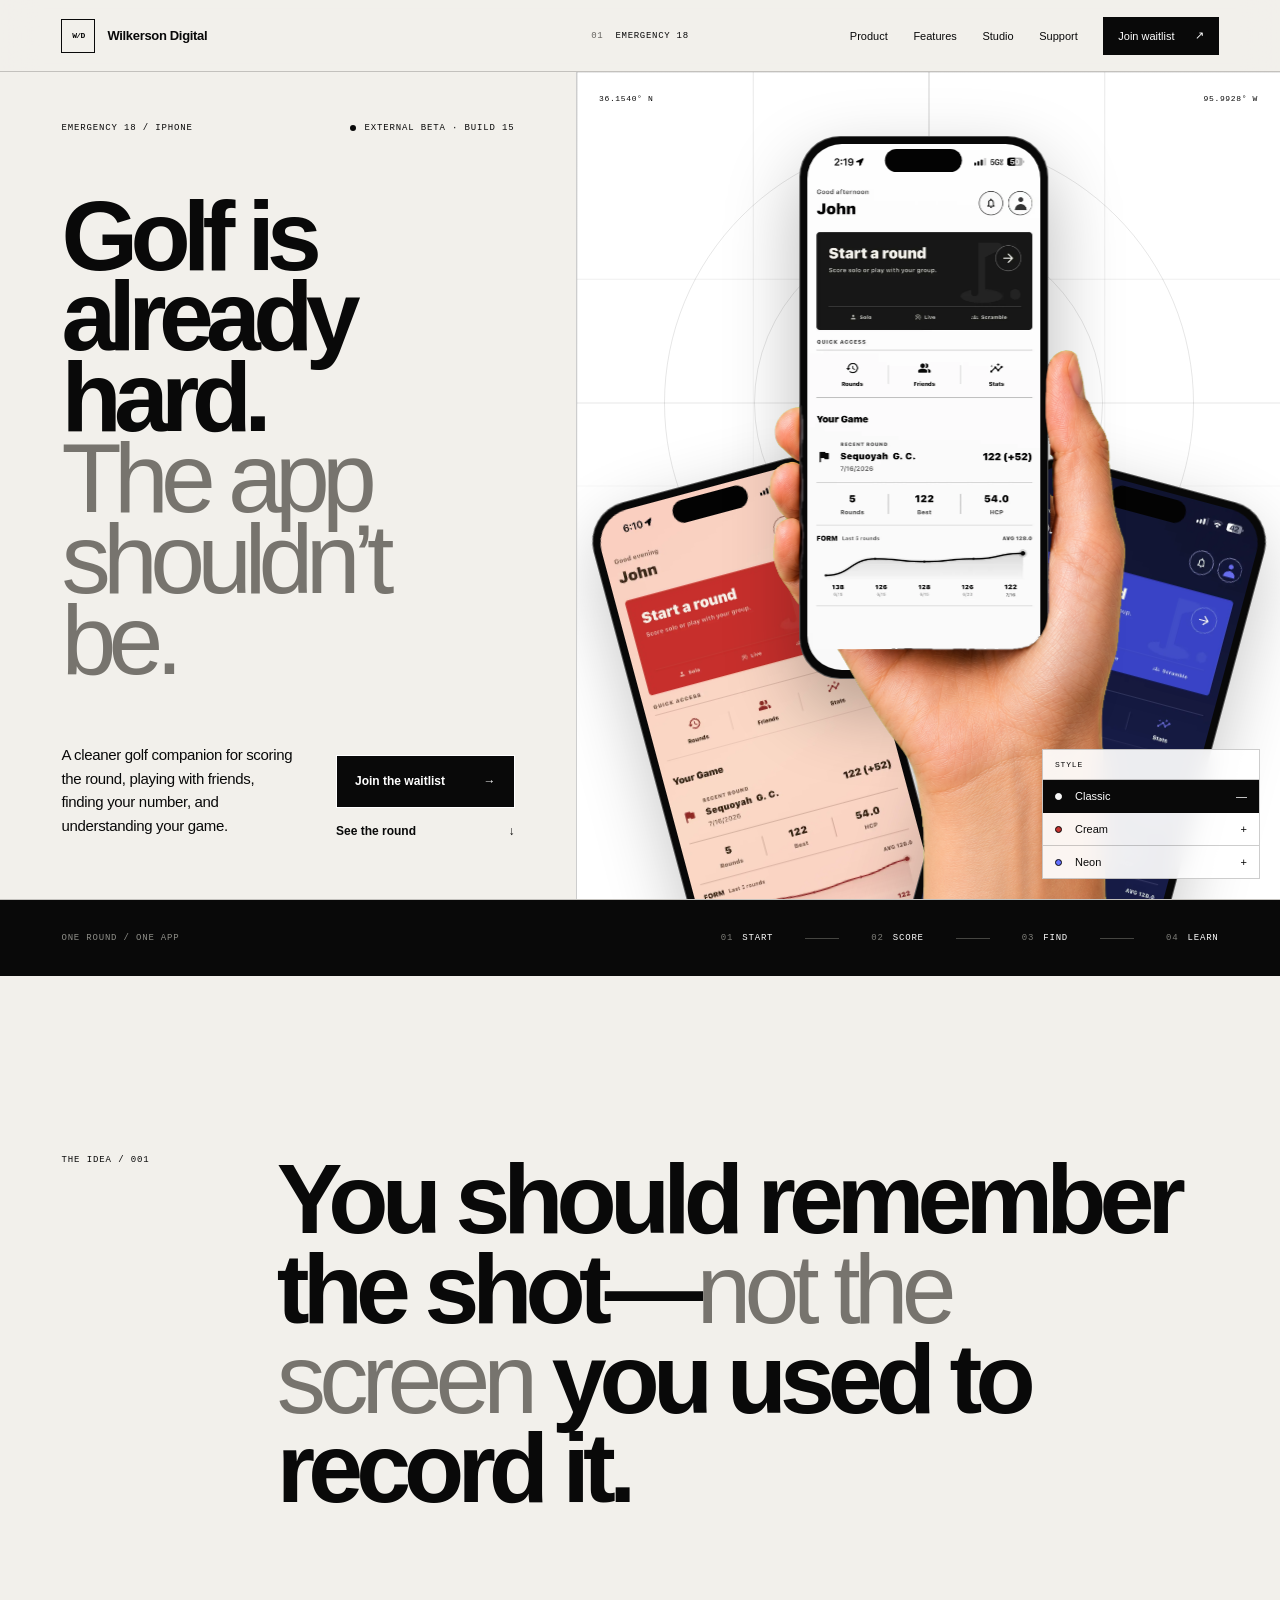
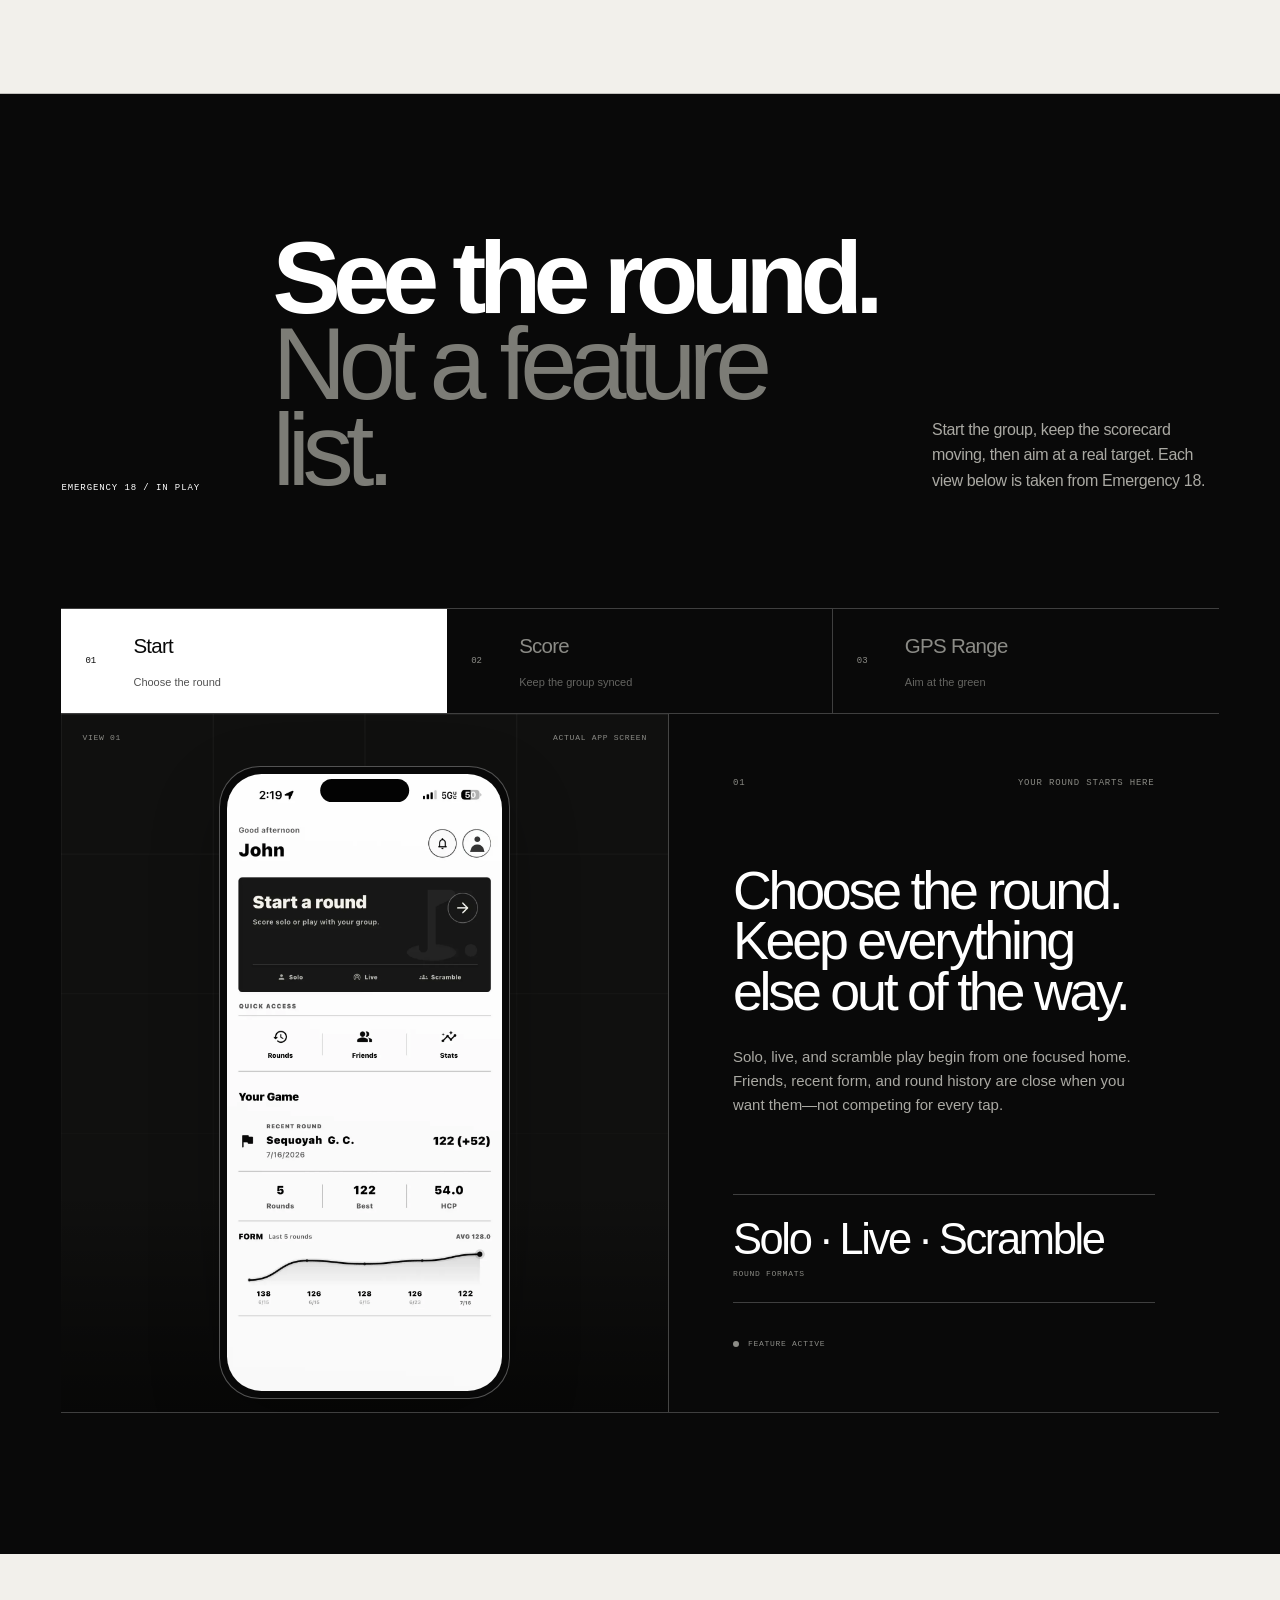
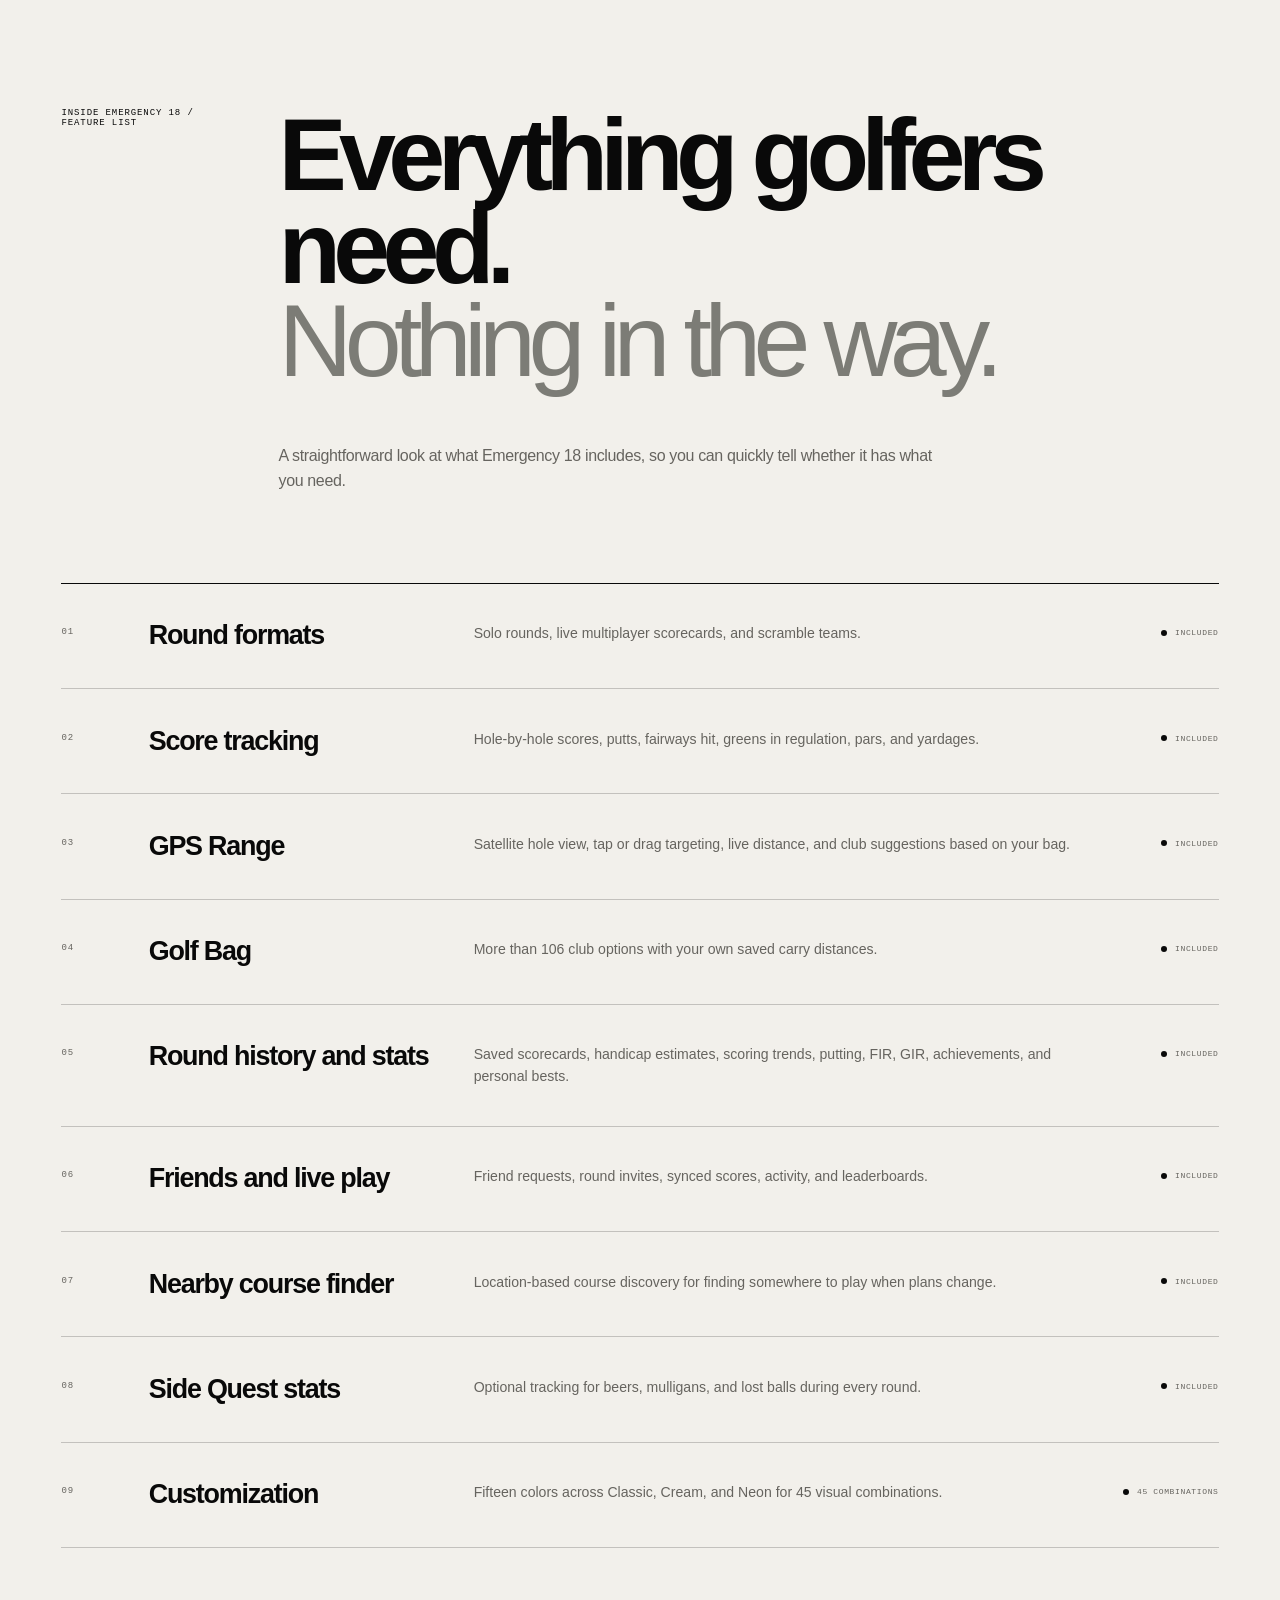
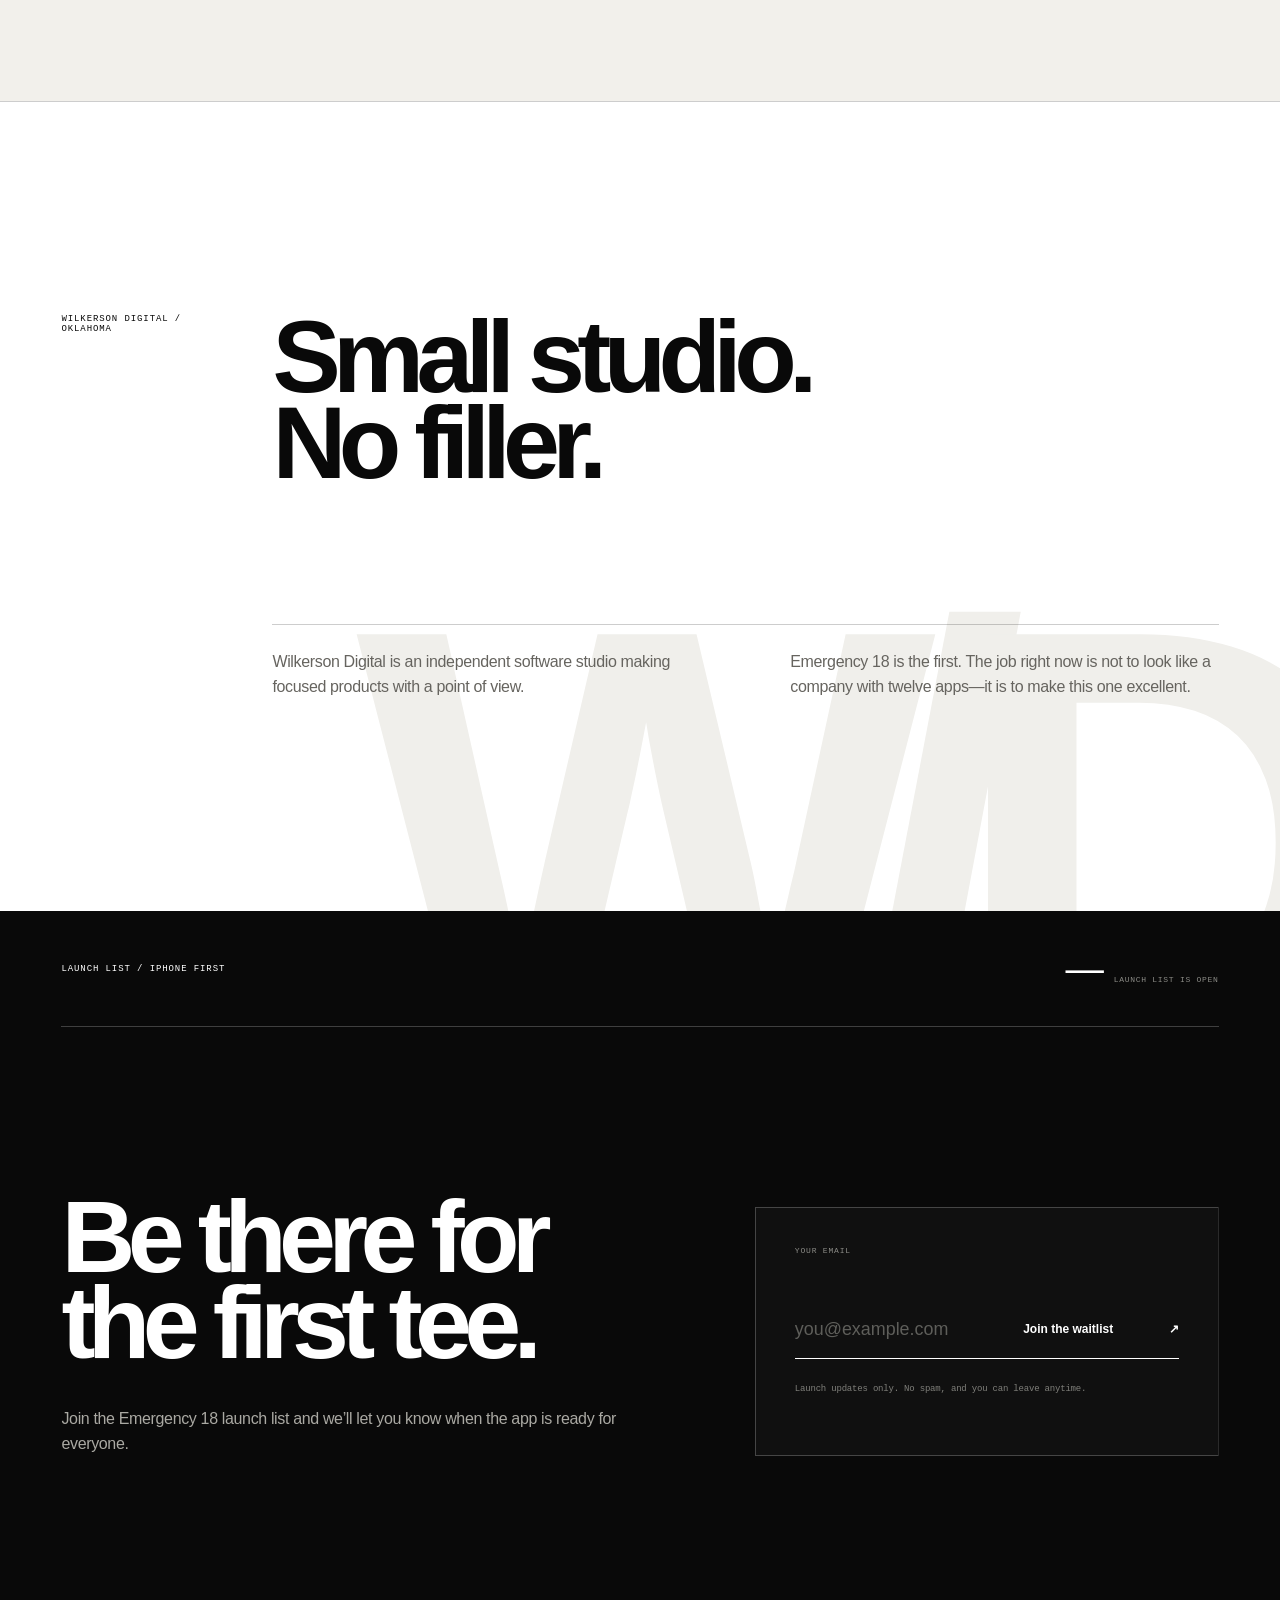
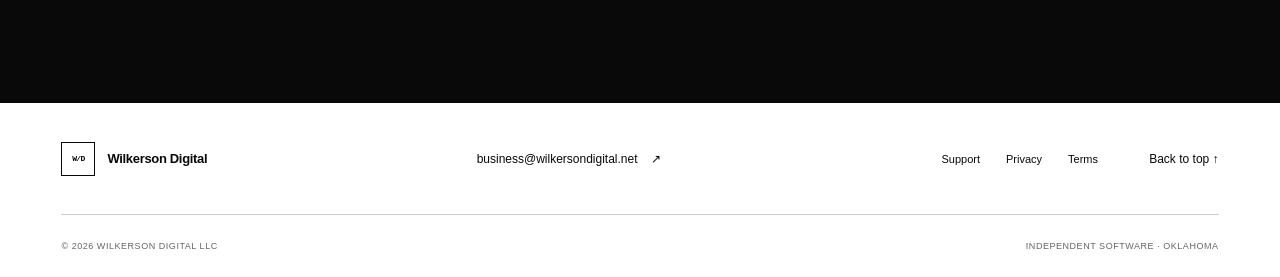
==== commit 7d039ddc: "Add files via upload Launch Wilkerson Digital website 18" ====
--- a/index.html
+++ b/index.html
@@ -2,13 +2,202 @@
 <html lang="en">
 <head>
   <meta charset="utf-8">
-  <meta name="viewport" content="width=device-width, initial-scale=1">
-  <meta name="theme-color" content="#080808">
-  <title>Page Not Found — Wilkerson Digital</title>
+  <meta name="viewport" content="width=device-width,initial-scale=1">
+  <title>Wilkerson Digital — Emergency 18</title>
+  <meta name="description" content="Wilkerson Digital is the independent studio behind Emergency 18, a cleaner golf companion for scoring, GPS, friends, and stats.">
+  <meta property="og:title" content="Wilkerson Digital — Emergency 18">
+  <meta property="og:description" content="Golf is already hard. The app shouldn’t be.">
+  <meta property="og:type" content="website">
+  <meta property="og:url" content="https://wilkersondigital.net">
+  <meta name="theme-color" content="#f2f0eb">
   <link rel="icon" href="assets/favicon.svg" type="image/svg+xml">
   <link rel="stylesheet" href="styles.css">
+  <script src="script.js" defer></script>
 </head>
 <body>
-  <main class="not-found"><p>404 / Off course</p><h1>This page is out of bounds.</h1><a href="index.html">Return home →</a></main>
+  <a class="skip-link" href="#content">Skip to content</a>
+
+  <header class="site-header">
+    <a href="#top" class="brand-link"><span class="wordmark" aria-label="Wilkerson Digital"><span class="wordmark-mark" aria-hidden="true">W/D</span><span>Wilkerson Digital</span></span></a>
+    <div class="header-product" aria-hidden="true"><span>01</span><span>Emergency 18</span></div>
+    <div class="scroll-track" aria-hidden="true"><span></span></div>
+    <button class="menu-toggle" type="button" aria-expanded="false" aria-controls="site-menu"><span>Menu</span><span aria-hidden="true">+</span></button>
+    <nav class="site-menu" id="site-menu" aria-label="Primary">
+      <a href="#product">Product</a>
+      <a href="#features">Features</a>
+      <a href="#studio">Studio</a>
+      <a href="support.html">Support</a>
+      <a class="nav-cta" href="#waitlist">Join waitlist <span>↗</span></a>
+    </nav>
+  </header>
+
+  <main id="top">
+    <div id="content">
+      <section class="hero" aria-labelledby="hero-title">
+        <div class="hero-copy">
+          <div class="hero-overline"><span>Emergency 18 / iPhone</span><span><i></i> External beta · Build 15</span></div>
+          <h1 id="hero-title"><span>Golf is already hard.</span><em>The app shouldn’t be.</em></h1>
+          <div class="hero-bottom">
+            <p>A cleaner golf companion for scoring the round, playing with friends, finding your number, and understanding your game.</p>
+            <div class="hero-actions">
+              <a class="button button-dark" href="#waitlist">Join the waitlist <span aria-hidden="true">→</span></a>
+              <a class="text-link" href="#product">See the round <span aria-hidden="true">↓</span></a>
+            </div>
+          </div>
+        </div>
+
+        <div class="hero-visual" aria-label="Emergency 18 shown in Classic, Cream, and Neon styles">
+          <div class="hero-coordinates" aria-hidden="true"><span>36.1540° N</span><span>95.9928° W</span></div>
+          <div class="hero-crosshair" aria-hidden="true"><span></span><span></span></div>
+          <div class="phone-fan">
+            <div class="phone fan-phone fan-left" aria-hidden="true"><span class="phone-island"></span><img data-rear-left src="assets/screens/home-cream.webp" alt=""></div>
+            <div class="phone fan-phone fan-right" aria-hidden="true"><span class="phone-island"></span><img data-rear-right src="assets/screens/home-neon.webp" alt=""></div>
+            <div class="held-phone" aria-label="A hand holding Emergency 18 in the Classic style">
+              <div class="phone held-device">
+                <span class="phone-island" aria-hidden="true"></span>
+                <img class="held-screen" data-held-screen src="assets/screens/home-classic.webp" alt="Emergency 18 Classic home screen">
+              </div>
+              <img class="held-hand" src="assets/hero-phone-hand.png" alt="">
+            </div>
+          </div>
+          <div class="hero-theme-switcher" aria-label="Choose the lead Emergency 18 style">
+            <span>Style</span>
+            <button type="button" aria-pressed="true" data-theme-button="classic"><i class="classic" aria-hidden="true"></i>Classic</button>
+            <button type="button" aria-pressed="false" data-theme-button="cream"><i class="cream" aria-hidden="true"></i>Cream</button>
+            <button type="button" aria-pressed="false" data-theme-button="neon"><i class="neon" aria-hidden="true"></i>Neon</button>
+          </div>
+        </div>
+      </section>
+
+      <section class="round-rail" aria-label="Emergency 18 round flow">
+        <span class="rail-title">One round / One app</span><div><span>01</span> Start</div><i></i><div><span>02</span> Score</div><i></i><div><span>03</span> Find</div><i></i><div><span>04</span> Learn</div>
+      </section>
+
+      <section class="opening-statement" data-reveal>
+        <p class="section-index">The idea / 001</p>
+        <p>You should remember the shot—<em>not the screen</em> you used to record it.</p>
+      </section>
+
+      <section class="product-tour" id="product" aria-labelledby="product-title">
+        <div class="product-heading" data-reveal>
+          <p class="section-index">Emergency 18 / In play</p>
+          <h2 id="product-title">See the round.<br><em>Not a feature list.</em></h2>
+          <p>Start the group, keep the scorecard moving, then aim at a real target. Each view below is taken from Emergency 18.</p>
+        </div>
+
+        <div class="tour-console">
+          <div class="tour-tabs" role="tablist" aria-label="Explore Emergency 18">
+            <button type="button" role="tab" aria-selected="true" data-feature-button="0"><span>01</span><strong>Start</strong><small>Choose the round</small></button>
+            <button type="button" role="tab" aria-selected="false" data-feature-button="1"><span>02</span><strong>Score</strong><small>Keep the group synced</small></button>
+            <button type="button" role="tab" aria-selected="false" data-feature-button="2"><span>03</span><strong>GPS Range</strong><small>Aim at the green</small></button>
+          </div>
+          <div class="tour-stage" aria-live="polite">
+            <div class="tour-stage-meta" aria-hidden="true"><span data-tour-stage-number>View 01</span><span>Actual app screen</span></div>
+            <div class="tour-stage-grid" aria-hidden="true"></div>
+            <div class="phone tour-phone"><span class="phone-island" aria-hidden="true"></span><img data-tour-screen src="assets/screens/home-classic.webp" alt="Emergency 18 home screen in the Classic style"></div>
+          </div>
+          <article class="tour-copy">
+            <div><span data-tour-number>01</span><span data-tour-eyebrow>Your round starts here</span></div>
+            <h3 data-tour-title>Choose the round. Keep everything else out of the way.</h3>
+            <p data-tour-copy>Solo, live, and scramble play begin from one focused home. Friends, recent form, and round history are close when you want them—not competing for every tap.</p>
+            <div class="tour-proof"><strong data-tour-stat>Solo · Live · Scramble</strong><span data-tour-stat-label>Round formats</span></div>
+            <span class="tour-status"><i></i> Feature active</span>
+          </article>
+        </div>
+      </section>
+
+      <section class="feature-showcase" id="features" aria-labelledby="features-title">
+        <div class="feature-heading">
+          <p class="section-index">Inside Emergency 18 / Feature list</p>
+          <h2 id="features-title">Everything golfers need.<br><em>Nothing in the way.</em></h2>
+          <p>A straightforward look at what Emergency 18 includes, so you can quickly tell whether it has what you need.</p>
+        </div>
+
+        <div class="feature-list" role="list" aria-label="Emergency 18 features">
+          <article class="feature-row" role="listitem">
+            <span class="feature-number">01</span>
+            <h3>Round formats</h3>
+            <p>Solo rounds, live multiplayer scorecards, and scramble teams.</p>
+            <span class="feature-included">Included</span>
+          </article>
+          <article class="feature-row" role="listitem">
+            <span class="feature-number">02</span>
+            <h3>Score tracking</h3>
+            <p>Hole-by-hole scores, putts, fairways hit, greens in regulation, pars, and yardages.</p>
+            <span class="feature-included">Included</span>
+          </article>
+          <article class="feature-row" role="listitem">
+            <span class="feature-number">03</span>
+            <h3>GPS Range</h3>
+            <p>Satellite hole view, tap or drag targeting, live distance, and club suggestions based on your bag.</p>
+            <span class="feature-included">Included</span>
+          </article>
+          <article class="feature-row" role="listitem">
+            <span class="feature-number">04</span>
+            <h3>Golf Bag</h3>
+            <p>More than 106 club options with your own saved carry distances.</p>
+            <span class="feature-included">Included</span>
+          </article>
+          <article class="feature-row" role="listitem">
+            <span class="feature-number">05</span>
+            <h3>Round history and stats</h3>
+            <p>Saved scorecards, handicap estimates, scoring trends, putting, FIR, GIR, achievements, and personal bests.</p>
+            <span class="feature-included">Included</span>
+          </article>
+          <article class="feature-row" role="listitem">
+            <span class="feature-number">06</span>
+            <h3>Friends and live play</h3>
+            <p>Friend requests, round invites, synced scores, activity, and leaderboards.</p>
+            <span class="feature-included">Included</span>
+          </article>
+          <article class="feature-row" role="listitem">
+            <span class="feature-number">07</span>
+            <h3>Nearby course finder</h3>
+            <p>Location-based course discovery for finding somewhere to play when plans change.</p>
+            <span class="feature-included">Included</span>
+          </article>
+          <article class="feature-row" role="listitem">
+            <span class="feature-number">08</span>
+            <h3>Side Quest stats</h3>
+            <p>Optional tracking for beers, mulligans, and lost balls during every round.</p>
+            <span class="feature-included">Included</span>
+          </article>
+          <article class="feature-row" role="listitem">
+            <span class="feature-number">09</span>
+            <h3>Customization</h3>
+            <p>Fifteen colors across Classic, Cream, and Neon for 45 visual combinations.</p>
+            <span class="feature-included">45 combinations</span>
+          </article>
+        </div>
+      </section>
+
+      <section class="studio" id="studio" aria-labelledby="studio-title">
+        <div class="studio-monogram" aria-hidden="true">W/D</div>
+        <div class="studio-heading" data-reveal><p class="section-index">Wilkerson Digital / Oklahoma</p><h2 id="studio-title">Small studio.<br>No filler.</h2></div>
+        <div class="studio-copy"><p>Wilkerson Digital is an independent software studio making focused products with a point of view.</p><p>Emergency 18 is the first. The job right now is not to look like a company with twelve apps—it is to make this one excellent.</p></div>
+      </section>
+
+      <section class="waitlist" id="waitlist" aria-labelledby="waitlist-title">
+        <div class="waitlist-topline">
+          <p class="section-index">Launch list / iPhone first</p>
+          <div class="waitlist-count" aria-live="polite"><strong data-waitlist-count>—</strong><span data-waitlist-count-label>launch list is open</span></div>
+        </div>
+        <div class="waitlist-main" data-reveal>
+          <div><h2 id="waitlist-title">Be there for<br>the first tee.</h2><p>Join the Emergency 18 launch list and we’ll let you know when the app is ready for everyone.</p></div>
+          <form class="waitlist-form" data-waitlist-form>
+            <label for="waitlist-email">Your email</label>
+            <div class="waitlist-field"><input id="waitlist-email" name="email" type="email" autocomplete="email" placeholder="you@example.com" required><button type="submit">Join the waitlist <span aria-hidden="true">↗</span></button></div>
+            <input class="waitlist-honeypot" name="company" type="text" tabindex="-1" autocomplete="off" aria-hidden="true">
+            <p class="waitlist-message idle" data-waitlist-message aria-live="polite">Launch updates only. No spam, and you can leave anytime.</p>
+          </form>
+        </div>
+      </section>
+    </div>
+  </main>
+
+  <footer class="site-footer">
+    <div class="footer-main"><span class="wordmark" aria-label="Wilkerson Digital"><span class="wordmark-mark" aria-hidden="true">W/D</span><span>Wilkerson Digital</span></span><a href="mailto:business@wilkersondigital.net">business@wilkersondigital.net <span>↗</span></a><nav aria-label="Legal"><a href="support.html">Support</a><a href="privacy.html">Privacy</a><a href="terms.html">Terms</a></nav><a href="#top">Back to top ↑</a></div>
+    <div class="footer-bottom"><span>© 2026 Wilkerson Digital LLC</span><span>Independent software · Oklahoma</span></div>
+  </footer>
 </body>
 </html>
--- a/styles.css
+++ b/styles.css
@@ -1,34 +1,1035 @@
-<!doctype html>
-<html lang="en">
-<head>
-  <meta charset="utf-8">
-  <meta name="viewport" content="width=device-width, initial-scale=1">
-  <meta name="description" content="Privacy Policy for Emergency 18 and Wilkerson Digital.">
-  <meta name="theme-color" content="#f4f4f4">
-  <title>Privacy — Wilkerson Digital</title>
-  <link rel="icon" href="assets/favicon.svg" type="image/svg+xml">
-  <link rel="stylesheet" href="styles.css">
-</head>
-<body>
-  <main class="info-page">
-    <header class="info-header">
-      <a href="index.html" class="wordmark" aria-label="Wilkerson Digital home"><span class="wordmark-mark" aria-hidden="true">W/D</span><span>Wilkerson Digital</span></a>
-      <a href="index.html" class="info-home">Home ↗</a>
-    </header>
-    <article class="info-main">
-      <div class="info-hero"><p class="section-index">Legal / Updated July 22, 2026</p><h1>Privacy Policy</h1><p>This policy explains what Emergency 18 may collect, why it is used, and the choices available to you.</p></div>
-      <div class="info-content">
-        <section class="info-block"><h2>Information you provide</h2><div><p>Emergency 18 may process account and profile details, golf scores, round data, friend connections, golf bag information, support messages, bug reports, and feature requests.</p></div></section>
-        <section class="info-block"><h2>Launch waitlist</h2><div><p>If you join the Emergency 18 launch waitlist, we store your email address so we can send launch and availability updates. Waitlist emails are not sold. You can ask to be removed at any time by emailing <a href="mailto:business@wilkersondigital.net">business@wilkersondigital.net</a>.</p></div></section>
-        <section class="info-block"><h2>Location</h2><div><p>If you grant permission, Emergency 18 may use device location for nearby-course discovery, course maps, and yardage tools. You can change location access in your device settings.</p></div></section>
-        <section class="info-block"><h2>How information is used</h2><div><ul><li>Operate, save, and synchronize app features.</li><li>Support live rounds and social features you choose to use.</li><li>Respond to support requests and improve reliability.</li><li>Protect accounts and the service from misuse.</li></ul></div></section>
-        <section class="info-block"><h2>Service providers</h2><div><p>We use trusted providers for services such as account authentication, data storage, mapping, course information, and app distribution. Their handling of information is governed by their own terms and privacy practices.</p></div></section>
-        <section class="info-block"><h2>Retention and deletion</h2><div><p>Information may be kept while your account is active and as reasonably necessary to provide, secure, and maintain the service. To request account or data deletion, email <a href="mailto:business@wilkersondigital.net">business@wilkersondigital.net</a>.</p></div></section>
-        <section class="info-block"><h2>Children</h2><div><p>Emergency 18 is not directed to children under 13, and we do not knowingly collect personal information from children under 13.</p></div></section>
-        <section class="info-block"><h2>Changes and contact</h2><div><p>We may update this policy as Emergency 18 changes. The date above will show the latest revision. Questions can be sent to <a href="mailto:business@wilkersondigital.net">business@wilkersondigital.net</a>.</p></div></section>
-      </div>
-    </article>
-    <footer class="info-footer"><span>© 2026 Wilkerson Digital LLC</span><nav aria-label="Legal"><a href="support.html">Support</a><a href="privacy.html">Privacy</a><a href="terms.html">Terms</a></nav></footer>
-  </main>
-</body>
-</html>
+:root {
+  --font-geist-sans: Inter, ui-sans-serif, -apple-system, BlinkMacSystemFont, "Segoe UI", Arial, sans-serif;
+  --font-geist-mono: "SFMono-Regular", Consolas, "Liberation Mono", monospace;
+  --ink: #090909;
+  --paper: #f2f0eb;
+  --white: #ffffff;
+  --muted: #66645f;
+  --line: rgba(9, 9, 9, 0.2);
+  --line-light: rgba(255, 255, 255, 0.22);
+  --pad: clamp(22px, 4.8vw, 78px);
+  --header-h: 72px;
+  --scroll-progress: 0;
+}
+
+* { box-sizing: border-box; }
+
+html {
+  overflow-x: hidden;
+  scroll-behavior: smooth;
+  scroll-padding-top: var(--header-h);
+}
+
+body {
+  margin: 0;
+  min-width: 320px;
+  overflow-x: hidden;
+  background: var(--paper);
+  color: var(--ink);
+  font-family: var(--font-geist-sans), Arial, sans-serif;
+  text-rendering: optimizeLegibility;
+}
+
+body, button, a { -webkit-font-smoothing: antialiased; }
+a { color: inherit; text-decoration: none; }
+button { color: inherit; font: inherit; }
+img { display: block; max-width: 100%; }
+button, a { -webkit-tap-highlight-color: transparent; }
+::selection { background: var(--ink); color: var(--white); }
+
+.skip-link {
+  position: fixed;
+  z-index: 1000;
+  top: 8px;
+  left: 8px;
+  padding: 11px 15px;
+  background: var(--white);
+  color: var(--ink);
+  transform: translateY(-150%);
+  transition: transform 160ms ease;
+}
+
+.skip-link:focus { transform: translateY(0); }
+
+.site-header {
+  position: sticky;
+  z-index: 100;
+  top: 0;
+  height: var(--header-h);
+  display: grid;
+  grid-template-columns: 1fr auto 1fr;
+  align-items: center;
+  padding: 0 var(--pad);
+  border-bottom: 1px solid var(--line);
+  background: rgba(242, 240, 235, 0.94);
+  backdrop-filter: blur(18px);
+}
+
+.wordmark {
+  display: inline-flex;
+  align-items: center;
+  gap: 12px;
+  font-size: 13px;
+  font-weight: 680;
+  letter-spacing: -0.025em;
+  white-space: nowrap;
+}
+
+.wordmark-mark,
+.wordmark-box {
+  width: 34px;
+  height: 34px;
+  display: grid;
+  place-items: center;
+  border: 1px solid currentColor;
+  font-family: var(--font-geist-mono), monospace;
+  font-size: 8px;
+  font-weight: 700;
+  letter-spacing: -0.08em;
+}
+
+.header-product {
+  display: flex;
+  align-items: center;
+  gap: 12px;
+  font-family: var(--font-geist-mono), monospace;
+  font-size: 9px;
+  letter-spacing: 0.08em;
+  text-transform: uppercase;
+}
+
+.header-product span:first-child { color: var(--muted); }
+
+.scroll-track {
+  position: absolute;
+  right: 0;
+  bottom: -1px;
+  left: 0;
+  height: 2px;
+  overflow: hidden;
+}
+
+.scroll-track span {
+  display: block;
+  width: 100%;
+  height: 100%;
+  background: var(--ink);
+  transform: scaleX(var(--scroll-progress));
+  transform-origin: left;
+}
+
+.site-menu {
+  display: flex;
+  align-items: center;
+  justify-content: flex-end;
+  gap: clamp(16px, 2vw, 34px);
+  font-size: 11px;
+}
+
+.site-menu > a:not(.nav-cta),
+.footer-main > a,
+.footer-bottom a { position: relative; }
+
+.site-menu > a:not(.nav-cta)::after,
+.footer-main > a::after,
+.footer-bottom a::after {
+  content: "";
+  position: absolute;
+  right: 0;
+  bottom: -5px;
+  left: 0;
+  height: 1px;
+  background: currentColor;
+  transform: scaleX(0);
+  transform-origin: right;
+  transition: transform 220ms ease;
+}
+
+.site-menu > a:hover::after,
+.footer-main > a:hover::after,
+.footer-bottom a:hover::after {
+  transform: scaleX(1);
+  transform-origin: left;
+}
+
+.nav-cta {
+  min-height: 38px;
+  display: inline-flex;
+  align-items: center;
+  gap: 20px;
+  padding: 0 15px;
+  background: var(--ink);
+  color: var(--white);
+  transition: background 180ms ease, transform 180ms ease;
+}
+
+.nav-cta:hover { background: #303030; transform: translateY(-1px); }
+.menu-toggle { display: none; }
+
+.hero {
+  min-height: calc(100svh - var(--header-h));
+  display: grid;
+  grid-template-columns: minmax(0, 0.9fr) minmax(520px, 1.1fr);
+  border-bottom: 1px solid var(--line);
+}
+
+.hero-copy {
+  min-height: 720px;
+  display: flex;
+  flex-direction: column;
+  justify-content: space-between;
+  gap: 58px;
+  padding: clamp(30px, 4vw, 58px) var(--pad) clamp(38px, 4.8vw, 70px);
+}
+
+.hero-overline {
+  display: flex;
+  justify-content: space-between;
+  gap: 18px;
+  font-family: var(--font-geist-mono), monospace;
+  font-size: 9px;
+  letter-spacing: 0.095em;
+  text-transform: uppercase;
+}
+
+.hero-overline span:last-child { display: flex; align-items: center; gap: 8px; }
+.hero-overline i,
+.tour-status i {
+  width: 6px;
+  height: 6px;
+  display: inline-block;
+  border-radius: 50%;
+  background: currentColor;
+  animation: statusPulse 2.2s ease-in-out infinite;
+}
+
+.hero h1 {
+  max-width: 900px;
+  margin: auto 0;
+  font-size: clamp(4.3rem, 7.7vw, 9.15rem);
+  font-weight: 690;
+  line-height: 0.82;
+  letter-spacing: -0.078em;
+}
+
+.hero h1 span,
+.hero h1 em { display: block; }
+.hero h1 em { color: #77746e; font-style: normal; font-weight: 330; }
+
+.hero-bottom {
+  display: grid;
+  grid-template-columns: minmax(220px, 410px) minmax(160px, 205px);
+  align-items: end;
+  justify-content: space-between;
+  gap: 36px;
+}
+
+.hero-bottom > p {
+  margin: 0;
+  font-size: clamp(15px, 1.15vw, 18px);
+  line-height: 1.58;
+  letter-spacing: -0.022em;
+}
+
+.hero-actions { display: flex; flex-direction: column; gap: 16px; }
+
+.button {
+  min-height: 53px;
+  display: inline-flex;
+  align-items: center;
+  justify-content: space-between;
+  gap: 28px;
+  padding: 0 18px;
+  border: 1px solid currentColor;
+  font-size: 12px;
+  font-weight: 680;
+  transition: transform 200ms ease, background 200ms ease, color 200ms ease;
+}
+
+.button:hover { transform: translateY(-3px); }
+.button-dark { background: var(--ink); color: var(--white); }
+.button-light { background: var(--white); color: var(--ink); }
+
+.text-link {
+  display: inline-flex;
+  align-items: center;
+  justify-content: space-between;
+  gap: 22px;
+  font-size: 12px;
+  font-weight: 680;
+}
+
+.arrow {
+  width: 18px;
+  height: 18px;
+  fill: none;
+  stroke: currentColor;
+  stroke-width: 1.5;
+  transition: transform 220ms ease;
+}
+
+.arrow.down { transform: rotate(90deg); }
+a:hover .arrow:not(.down) { transform: translateX(4px); }
+a:hover .arrow.down { transform: rotate(90deg) translateX(4px); }
+
+.hero-visual {
+  --hero-x: 0px;
+  --hero-y: 0px;
+  position: relative;
+  min-height: 720px;
+  overflow: hidden;
+  border-left: 1px solid var(--line);
+  background: var(--white);
+  isolation: isolate;
+}
+
+.hero-visual::before {
+  content: "";
+  position: absolute;
+  inset: 0;
+  z-index: -2;
+  opacity: 0.48;
+  background-image: linear-gradient(var(--line) 1px, transparent 1px), linear-gradient(90deg, var(--line) 1px, transparent 1px);
+  background-size: 25% 25%;
+  mask-image: linear-gradient(to bottom, #000 0, transparent 78%);
+}
+
+.hero-coordinates {
+  position: absolute;
+  z-index: 10;
+  top: 22px;
+  right: 22px;
+  left: 22px;
+  display: flex;
+  justify-content: space-between;
+  font-family: var(--font-geist-mono), monospace;
+  font-size: 8px;
+  letter-spacing: 0.08em;
+}
+
+.hero-crosshair {
+  position: absolute;
+  z-index: -1;
+  top: 40%;
+  left: 50%;
+  width: min(52vw, 530px);
+  aspect-ratio: 1;
+  border: 1px solid var(--line);
+  border-radius: 50%;
+  opacity: 0.5;
+  transform: translate(-50%, -50%);
+}
+
+.hero-crosshair::before,
+.hero-crosshair::after {
+  content: "";
+  position: absolute;
+  top: 50%;
+  left: 50%;
+  background: var(--line);
+  transform: translate(-50%, -50%);
+}
+
+.hero-crosshair::before { width: 140%; height: 1px; }
+.hero-crosshair::after { width: 1px; height: 140%; }
+.hero-crosshair span { position: absolute; inset: 17%; border: 1px solid var(--line); border-radius: 50%; }
+.hero-crosshair span:last-child { inset: 37%; }
+
+.phone-fan { position: absolute; inset: 2% 2% 0; }
+
+.phone {
+  position: relative;
+  overflow: hidden;
+  aspect-ratio: 0.46;
+  padding: 7px;
+  border: 1px solid rgba(255,255,255,0.3);
+  border-radius: clamp(30px, 3.2vw, 48px);
+  background: #080808;
+  box-shadow: 0 26px 70px rgba(0,0,0,0.24);
+}
+
+.phone > img {
+  width: 100%;
+  height: 100%;
+  object-fit: cover;
+  border-radius: clamp(24px, 2.7vw, 41px);
+}
+
+.phone-island {
+  position: absolute;
+  z-index: 3;
+  top: 12px;
+  left: 50%;
+  width: 31%;
+  height: 23px;
+  border-radius: 999px;
+  background: #030303;
+  transform: translateX(-50%);
+}
+
+.fan-phone {
+  position: absolute;
+  bottom: -13%;
+  width: min(37%, 340px);
+  transform-origin: 50% 100%;
+  transition: transform 850ms cubic-bezier(.18,.85,.22,1);
+}
+
+.fan-left {
+  z-index: 1;
+  left: 50%;
+  transform: translate(calc(-84% + var(--hero-x)), var(--hero-y)) rotate(-15deg);
+  animation: fanLeftIn 1.1s cubic-bezier(.16,.8,.2,1) both 180ms;
+}
+
+.fan-right {
+  z-index: 2;
+  left: 50%;
+  transform: translate(calc(-16% - var(--hero-x)), var(--hero-y)) rotate(15deg);
+  animation: fanRightIn 1.1s cubic-bezier(.16,.8,.2,1) both 250ms;
+}
+
+.hero-visual:hover .fan-left { transform: translate(calc(-92% + var(--hero-x)), var(--hero-y)) rotate(-17deg); }
+.hero-visual:hover .fan-right { transform: translate(calc(-8% - var(--hero-x)), var(--hero-y)) rotate(17deg); }
+
+.held-phone {
+  position: absolute;
+  z-index: 4;
+  top: 3%;
+  left: 50%;
+  width: min(66%, 560px);
+  aspect-ratio: 856 / 1836;
+  pointer-events: none;
+  transform: translate(calc(-50% + var(--hero-x)), var(--hero-y));
+  transition: transform 700ms cubic-bezier(.2,.8,.2,1);
+  animation: heldPhoneIn 1s cubic-bezier(.16,.8,.2,1) both 80ms;
+}
+
+.held-device {
+  position: absolute;
+  z-index: 1;
+  top: 2.45%;
+  left: 20.9%;
+  width: 56%;
+  box-shadow: 0 30px 74px rgba(0,0,0,.28);
+}
+
+.held-screen { animation: screenSwap 420ms cubic-bezier(.2,.8,.2,1) both; }
+
+.held-hand {
+  position: absolute;
+  z-index: 2;
+  inset: 0;
+  width: 100%;
+  height: 100%;
+  display: block;
+  object-fit: contain;
+  pointer-events: none;
+}
+
+.hero-theme-switcher {
+  position: absolute;
+  z-index: 12;
+  right: 20px;
+  bottom: 20px;
+  width: min(218px, calc(100% - 40px));
+  border: 1px solid var(--line);
+  background: rgba(255,255,255,0.92);
+  backdrop-filter: blur(12px);
+}
+
+.hero-theme-switcher > span {
+  display: block;
+  padding: 10px 12px;
+  border-bottom: 1px solid var(--line);
+  font-family: var(--font-geist-mono), monospace;
+  font-size: 8px;
+  letter-spacing: 0.1em;
+  text-transform: uppercase;
+}
+
+.hero-theme-switcher button {
+  width: 100%;
+  display: grid;
+  grid-template-columns: 10px 1fr auto;
+  align-items: center;
+  gap: 10px;
+  padding: 10px 12px;
+  border: 0;
+  border-bottom: 1px solid var(--line);
+  background: transparent;
+  text-align: left;
+  font-size: 11px;
+  cursor: pointer;
+}
+
+.hero-theme-switcher button:last-child { border-bottom: 0; }
+.hero-theme-switcher button::after { content: "+"; }
+.hero-theme-switcher button[aria-pressed="true"] { background: var(--ink); color: var(--white); }
+.hero-theme-switcher button[aria-pressed="true"]::after { content: "—"; }
+.hero-theme-switcher button i,
+.theme-dot { width: 7px; height: 7px; border: 1px solid currentColor; border-radius: 50%; }
+.hero-theme-switcher .classic { background: #f5f5f5; }
+.hero-theme-switcher .cream { background: #c53230; }
+.hero-theme-switcher .neon { background: #6571ff; }
+
+.round-rail {
+  min-height: 76px;
+  display: flex;
+  align-items: center;
+  gap: clamp(14px, 2.5vw, 42px);
+  padding: 18px var(--pad);
+  overflow-x: auto;
+  background: var(--ink);
+  color: var(--white);
+  font-family: var(--font-geist-mono), monospace;
+  font-size: 9px;
+  letter-spacing: 0.09em;
+  text-transform: uppercase;
+  white-space: nowrap;
+  scrollbar-width: none;
+}
+
+.round-rail::-webkit-scrollbar { display: none; }
+.round-rail .rail-title { margin-right: auto; color: #8e8e88; }
+.round-rail div { display: flex; gap: 9px; }
+.round-rail div span { color: #7c7c77; }
+.round-rail > i { width: 34px; height: 1px; flex: 0 0 auto; background: #454541; }
+
+.section-index {
+  margin: 0;
+  font-family: var(--font-geist-mono), monospace;
+  font-size: 9px;
+  letter-spacing: 0.1em;
+  text-transform: uppercase;
+}
+
+[data-reveal] {
+  opacity: 0;
+  clip-path: inset(0 0 18% 0);
+  transform: translateY(32px);
+  transition: opacity 650ms ease, clip-path 900ms cubic-bezier(.2,.8,.2,1), transform 900ms cubic-bezier(.2,.8,.2,1);
+}
+
+[data-reveal][data-visible="true"] { opacity: 1; clip-path: inset(0); transform: translateY(0); }
+
+.opening-statement {
+  min-height: 76vh;
+  display: grid;
+  grid-template-columns: 0.32fr 1.68fr;
+  align-content: center;
+  gap: 36px;
+  padding: clamp(100px, 14vw, 220px) var(--pad);
+  border-bottom: 1px solid var(--line);
+}
+
+.opening-statement > p:last-child {
+  max-width: 1280px;
+  margin: 0;
+  font-size: clamp(3.4rem, 7.7vw, 9rem);
+  font-weight: 580;
+  line-height: 0.91;
+  letter-spacing: -0.07em;
+}
+
+.opening-statement em { color: #77746e; font-style: normal; font-weight: 330; }
+
+.product-tour {
+  padding: clamp(100px, 11vw, 175px) var(--pad) clamp(90px, 11vw, 165px);
+  background: var(--ink);
+  color: var(--white);
+}
+
+.product-heading {
+  display: grid;
+  grid-template-columns: 0.32fr 1.15fr 0.53fr;
+  align-items: end;
+  gap: 38px;
+  margin-bottom: clamp(80px, 9vw, 140px);
+}
+
+.product-heading h2,
+.feature-heading h2,
+.studio-heading h2,
+.waitlist-main h2 {
+  margin: 0;
+  font-size: clamp(4rem, 8vw, 9.3rem);
+  font-weight: 620;
+  line-height: 0.84;
+  letter-spacing: -0.075em;
+}
+
+.product-heading h2 em,
+.feature-heading h2 em { color: #7c7c76; font-style: normal; font-weight: 330; }
+
+.product-heading > p:last-child,
+.feature-heading > p:last-child,
+.studio-copy p,
+.waitlist-main p {
+  margin: 0;
+  font-size: clamp(15px, 1.25vw, 19px);
+  line-height: 1.58;
+  letter-spacing: -0.022em;
+}
+
+.product-heading > p:last-child { color: #aaa9a3; }
+
+.tour-console {
+  min-height: 760px;
+  display: grid;
+  grid-template-columns: minmax(430px, 1.05fr) minmax(360px, .95fr);
+  grid-template-rows: auto 1fr;
+  border-top: 1px solid var(--line-light);
+  border-bottom: 1px solid var(--line-light);
+}
+
+.tour-tabs {
+  grid-column: 1 / -1;
+  display: grid;
+  grid-template-columns: repeat(3, 1fr);
+  border-bottom: 1px solid var(--line-light);
+}
+
+.tour-tabs button {
+  width: 100%;
+  min-height: 104px;
+  display: grid;
+  grid-template-columns: 34px 1fr;
+  grid-template-rows: auto auto;
+  align-items: center;
+  gap: 5px 14px;
+  padding: 19px 24px;
+  border: 0;
+  border-right: 1px solid var(--line-light);
+  background: transparent;
+  color: #8b8b86;
+  text-align: left;
+  cursor: pointer;
+  transition: color 250ms ease, background 250ms ease, padding 250ms ease;
+}
+
+.tour-tabs button:last-child { border-right: 0; }
+.tour-tabs button span { grid-row: 1 / 3; font-family: var(--font-geist-mono), monospace; font-size: 9px; }
+.tour-tabs button strong { font-size: clamp(18px, 1.6vw, 24px); font-weight: 540; letter-spacing: -0.035em; }
+.tour-tabs button small { color: inherit; font-size: 11px; font-weight: 430; opacity: .7; }
+.tour-tabs button:hover { color: var(--white); }
+.tour-tabs button[aria-selected="true"] { background: var(--white); color: var(--ink); }
+
+.tour-stage {
+  position: relative;
+  display: grid;
+  place-items: center;
+  overflow: hidden;
+  border-right: 1px solid var(--line-light);
+  background: #10100f;
+  isolation: isolate;
+}
+
+.tour-stage::after {
+  content: "";
+  position: absolute;
+  z-index: -1;
+  right: 0;
+  bottom: 0;
+  left: 0;
+  height: 32%;
+  background: linear-gradient(to top, rgba(0,0,0,.56), transparent);
+}
+
+.tour-stage-grid {
+  position: absolute;
+  z-index: -2;
+  inset: 0;
+  opacity: .42;
+  background-image:
+    linear-gradient(rgba(255,255,255,.12) 1px, transparent 1px),
+    linear-gradient(90deg, rgba(255,255,255,.12) 1px, transparent 1px);
+  background-size: 25% 20%;
+  mask-image: linear-gradient(to bottom, #000, transparent 92%);
+}
+
+.tour-stage-meta {
+  position: absolute;
+  z-index: 4;
+  top: 19px;
+  right: 21px;
+  left: 21px;
+  display: flex;
+  justify-content: space-between;
+  color: #8c8c87;
+  font-family: var(--font-geist-mono), monospace;
+  font-size: 8px;
+  letter-spacing: .09em;
+  text-transform: uppercase;
+}
+
+.tour-phone {
+  z-index: 2;
+  width: min(48%, 350px);
+  margin-top: 38px;
+  animation: tourScreenIn 500ms cubic-bezier(.16,.8,.2,1) both;
+}
+
+.tour-copy {
+  display: flex;
+  flex-direction: column;
+  justify-content: center;
+  padding: clamp(38px, 5vw, 82px);
+  animation: copyIn 450ms cubic-bezier(.2,.8,.2,1) both;
+}
+
+.tour-copy > div { display: flex; justify-content: space-between; gap: 20px; color: #898983; font-family: var(--font-geist-mono), monospace; font-size: 9px; letter-spacing: 0.09em; text-transform: uppercase; }
+.tour-copy h3 { margin: clamp(55px, 6vw, 96px) 0 28px; font-size: clamp(2.7rem, 4.2vw, 5.1rem); font-weight: 520; line-height: 0.94; letter-spacing: -0.06em; }
+.tour-copy p { margin: 0; color: #aaa9a3; font-size: clamp(15px, 1.15vw, 18px); line-height: 1.62; }
+
+.tour-copy .tour-proof {
+  display: flex;
+  flex-direction: column;
+  align-items: flex-start;
+  gap: 9px;
+  margin-top: clamp(52px, 6vw, 88px);
+  padding: 24px 0;
+  border-top: 1px solid var(--line-light);
+  border-bottom: 1px solid var(--line-light);
+  color: var(--white);
+  text-transform: none;
+}
+
+.tour-proof strong {
+  max-width: 560px;
+  font-family: var(--font-geist-sans), Arial, sans-serif;
+  font-size: clamp(2rem, 3.4vw, 4rem);
+  font-weight: 520;
+  line-height: .94;
+  letter-spacing: -.055em;
+}
+
+.tour-proof span {
+  color: #898983;
+  font-family: var(--font-geist-mono), monospace;
+  font-size: 8px;
+  letter-spacing: .09em;
+  text-transform: uppercase;
+}
+
+.tour-status { display: flex; align-items: center; gap: 9px; margin-top: auto; padding-top: 36px; color: #8c8c87; font-family: var(--font-geist-mono), monospace; font-size: 8px; letter-spacing: 0.09em; text-transform: uppercase; }
+
+.feature-showcase { padding: clamp(100px, 12vw, 190px) var(--pad); }
+.feature-heading {
+  display: grid;
+  grid-template-columns: 0.32fr 1.68fr;
+  align-items: start;
+  gap: 38px;
+  margin-bottom: clamp(64px, 7vw, 110px);
+  overflow: visible;
+}
+.feature-heading h2 {
+  overflow: visible;
+  padding-bottom: .12em;
+  line-height: .91;
+}
+.feature-heading > p:last-child {
+  grid-column: 2;
+  max-width: 680px;
+  color: var(--muted);
+  padding-top: .35em;
+}
+
+.feature-list {
+  border-top: 1px solid var(--ink);
+}
+
+.feature-row {
+  display: grid;
+  grid-template-columns: 54px minmax(190px, .48fr) minmax(320px, 1fr) minmax(104px, auto);
+  align-items: start;
+  gap: clamp(18px, 2.6vw, 46px);
+  padding: clamp(25px, 3vw, 42px) 0;
+  border-bottom: 1px solid var(--line);
+}
+
+.feature-number {
+  padding-top: 5px;
+  color: var(--muted);
+  font-family: var(--font-geist-mono), monospace;
+  font-size: 9px;
+  letter-spacing: .09em;
+}
+
+.feature-row h3 {
+  margin: 0;
+  font-size: clamp(1.35rem, 2.1vw, 2.45rem);
+  font-weight: 590;
+  line-height: 1.02;
+  letter-spacing: -.045em;
+}
+
+.feature-row p {
+  max-width: 760px;
+  margin: 0;
+  color: var(--muted);
+  font-size: clamp(14px, 1.1vw, 17px);
+  line-height: 1.58;
+}
+
+.feature-included {
+  min-width: 104px;
+  display: inline-flex;
+  align-items: center;
+  justify-content: flex-end;
+  gap: 8px;
+  padding-top: 6px;
+  color: var(--muted);
+  font-family: var(--font-geist-mono), monospace;
+  font-size: 8px;
+  letter-spacing: .08em;
+  text-align: right;
+  text-transform: uppercase;
+  white-space: nowrap;
+}
+
+.feature-included::before {
+  content: "";
+  width: 6px;
+  height: 6px;
+  flex: 0 0 auto;
+  border-radius: 50%;
+  background: var(--ink);
+}
+
+.studio {
+  position: relative;
+  min-height: 90svh;
+  overflow: hidden;
+  display: grid;
+  grid-template-columns: 0.32fr 1fr 0.68fr;
+  align-content: center;
+  gap: 38px;
+  padding: clamp(110px, 15vw, 230px) var(--pad);
+  border-top: 1px solid var(--line);
+  background: var(--white);
+}
+
+.studio-monogram {
+  position: absolute;
+  right: -0.05em;
+  bottom: -0.24em;
+  color: #f0efeb;
+  font-size: clamp(18rem, 48vw, 58rem);
+  font-weight: 800;
+  line-height: 0.7;
+  letter-spacing: -0.13em;
+  user-select: none;
+}
+
+.studio-heading { position: relative; z-index: 2; grid-column: 1 / 3; display: grid; grid-template-columns: 0.32fr 1fr; gap: 38px; }
+.studio-copy { position: relative; z-index: 2; grid-column: 2 / 4; display: grid; grid-template-columns: 1fr 1fr; gap: clamp(34px, 7vw, 110px); margin-top: 100px; padding-top: 24px; border-top: 1px solid var(--line); }
+.studio-copy p { color: var(--muted); }
+
+.waitlist {
+  position: relative;
+  min-height: 88svh;
+  overflow: hidden;
+  padding: 0 var(--pad) clamp(74px, 9vw, 130px);
+  background: var(--ink);
+  color: var(--white);
+}
+
+.waitlist-topline { min-height: 116px; display: flex; align-items: center; justify-content: space-between; gap: 30px; border-bottom: 1px solid var(--line-light); }
+.waitlist-count { display: flex; align-items: baseline; gap: 12px; }
+.waitlist-count strong { font-size: clamp(2rem, 3vw, 4rem); font-weight: 520; letter-spacing: -.06em; }
+.waitlist-count span { color: #8b8b86; font-family: var(--font-geist-mono), monospace; font-size: 8px; letter-spacing: .09em; text-transform: uppercase; }
+.waitlist-main { display: grid; grid-template-columns: minmax(0, 1.1fr) minmax(360px, .9fr); align-items: end; gap: clamp(70px, 10vw, 170px); padding-top: clamp(105px, 13vw, 190px); }
+.waitlist-main h2 { margin-bottom: 40px; }
+.waitlist-main > div > p { max-width: 590px; color: #aaa9a3; }
+.waitlist-form { align-self: end; padding: clamp(26px, 3vw, 42px); border: 1px solid var(--line-light); background: #101010; }
+.waitlist-form > label { display: block; margin-bottom: 46px; color: #8c8c87; font-family: var(--font-geist-mono), monospace; font-size: 8px; letter-spacing: .1em; text-transform: uppercase; }
+.waitlist-field { display: grid; grid-template-columns: minmax(0, 1fr) auto; border-bottom: 1px solid var(--white); }
+.waitlist-field input { min-width: 0; padding: 18px 0; border: 0; outline: 0; background: transparent; color: var(--white); font: inherit; font-size: clamp(16px, 1.4vw, 21px); }
+.waitlist-field input::placeholder { color: #5e5e5a; }
+.waitlist-field button { min-width: 176px; display: flex; align-items: center; justify-content: space-between; gap: 24px; padding: 0 0 0 20px; border: 0; background: transparent; color: var(--white); font-size: 12px; font-weight: 680; cursor: pointer; }
+.waitlist-field button:hover span { transform: translate(3px,-3px); }
+.waitlist-field button span { transition: transform 200ms ease; }
+.waitlist-field button:disabled { cursor: wait; opacity: .65; }
+.waitlist-message { min-height: 34px; margin: 24px 0 0 !important; color: #7f7f7a !important; font-family: var(--font-geist-mono), monospace; font-size: 9px !important; line-height: 1.5 !important; }
+.waitlist-message.joined,
+.waitlist-message.duplicate { color: #e2e2dc !important; }
+.waitlist-message a { text-decoration: underline; text-underline-offset: 3px; }
+.waitlist-honeypot { position: absolute; width: 1px; height: 1px; overflow: hidden; opacity: 0; pointer-events: none; }
+
+.site-footer { padding: 0 var(--pad); background: var(--white); }
+.footer-main { min-height: 112px; display: grid; grid-template-columns: 1.1fr 1.25fr auto auto; align-items: center; gap: clamp(24px, 4vw, 64px); border-bottom: 1px solid var(--line); }
+.footer-main > a { font-size: 12px; }
+.footer-main > a span { margin-left: 10px; }
+.footer-main nav { display: flex; gap: 26px; font-size: 11px; }
+.footer-main > a:last-child { justify-self: end; }
+.footer-bottom { min-height: 62px; display: flex; align-items: center; justify-content: space-between; gap: 30px; color: var(--muted); font-size: 9px; text-transform: uppercase; letter-spacing: .06em; }
+.footer-bottom nav { display: flex; gap: 26px; }
+
+/* Support, privacy, terms, and 404 */
+.info-page { min-height: 100svh; display: flex; flex-direction: column; }
+.info-header,
+.info-footer { display: flex; align-items: center; justify-content: space-between; gap: 20px; padding: 0 var(--pad); }
+.info-header { min-height: var(--header-h); border-bottom: 1px solid var(--line); }
+.info-home { font-size: 12px; }
+.info-main { display: grid; grid-template-columns: 0.78fr 1.22fr; flex: 1; }
+.info-hero { position: sticky; top: 0; align-self: start; min-height: 72svh; padding: clamp(70px, 9vw, 145px) var(--pad); border-right: 1px solid var(--line); }
+.info-hero h1 { max-width: 780px; margin: 46px 0; font-size: clamp(4rem, 8vw, 9rem); font-weight: 620; line-height: .84; letter-spacing: -.075em; }
+.info-hero > p:last-child { max-width: 520px; margin: 0; color: var(--muted); font-size: 17px; line-height: 1.58; }
+.info-content { padding: clamp(70px, 9vw, 145px) var(--pad); }
+.info-block { display: grid; grid-template-columns: 0.4fr 1.6fr; gap: 28px; padding: 36px 0; border-top: 1px solid var(--line); }
+.info-block:last-child { border-bottom: 1px solid var(--line); }
+.info-block h2 { margin: 0; font-size: 10px; text-transform: uppercase; letter-spacing: .09em; }
+.info-block p, .info-block li { color: #4f4d49; font-size: 15px; line-height: 1.68; }
+.info-block p { margin: 0; }
+.info-block ul { margin: 0; padding-left: 18px; }
+.info-block a { text-decoration: underline; text-underline-offset: 3px; }
+.info-contact { display: flex; justify-content: space-between; gap: 20px; margin-top: 24px; padding: 18px 0; border-top: 1px solid var(--line); border-bottom: 1px solid var(--line); font-size: clamp(15px, 1.4vw, 20px); text-decoration: none !important; }
+.info-footer { min-height: 90px; border-top: 1px solid var(--line); color: var(--muted); font-size: 10px; }
+.info-footer nav { display: flex; gap: 24px; }
+.not-found { min-height: 100svh; display: flex; flex-direction: column; justify-content: center; padding: var(--pad); background: var(--ink); color: var(--white); }
+.not-found p { font-family: var(--font-geist-mono), monospace; font-size: 9px; letter-spacing: .1em; text-transform: uppercase; }
+.not-found h1 { max-width: 1100px; margin: 40px 0 70px; font-size: clamp(4.6rem, 11vw, 13rem); font-weight: 570; line-height: .82; letter-spacing: -.08em; }
+.not-found a { width: fit-content; padding-bottom: 4px; border-bottom: 1px solid currentColor; font-size: 13px; }
+
+@keyframes statusPulse { 0%, 100% { opacity: .35; } 50% { opacity: 1; } }
+@keyframes fanLeftIn { from { opacity: 0; transform: translate(-45%, 12%) rotate(-2deg); } }
+@keyframes fanRightIn { from { opacity: 0; transform: translate(-55%, 12%) rotate(2deg); } }
+@keyframes heldPhoneIn { from { opacity: 0; transform: translate(-50%, 12%); } }
+@keyframes screenSwap { from { opacity: 0; transform: scale(.985) translateY(10px); } }
+@keyframes tourScreenIn { from { opacity: 0; transform: translateY(22px) scale(.98); } }
+@keyframes copyIn { from { opacity: 0; transform: translateY(15px); } }
+@keyframes orbitSpin { to { transform: translate(-50%, -50%) rotate(360deg); } }
+
+@media (max-width: 1180px) {
+  .site-header { grid-template-columns: 1fr auto; }
+  .header-product { display: none; }
+  .hero { grid-template-columns: 1fr; }
+  .hero-copy { min-height: 75svh; }
+  .hero-visual { min-height: 820px; border-top: 1px solid var(--line); border-left: 0; }
+  .held-phone { width: min(58%, 560px); }
+  .fan-phone { width: min(30%, 314px); }
+  .tour-console { grid-template-columns: minmax(400px, .92fr) 1.08fr; }
+  .tour-copy { padding: 36px; }
+}
+
+@media (max-width: 900px) {
+  :root { --header-h: 66px; }
+  .site-header { grid-template-columns: 1fr auto; }
+  .menu-toggle { width: 74px; display: flex; align-items: center; justify-content: space-between; padding: 0; border: 0; background: transparent; font-size: 12px; cursor: pointer; }
+  .site-menu { position: fixed; inset: var(--header-h) 0 auto; display: none; flex-direction: column; align-items: stretch; gap: 0; padding: 0 var(--pad) 26px; border-bottom: 1px solid var(--line); background: var(--paper); }
+  .site-menu.is-open { display: flex; }
+  .site-menu a { padding: 18px 0; border-bottom: 1px solid var(--line); font-size: 14px; }
+  .nav-cta { margin-top: 14px; justify-content: center; border-bottom: 0 !important; }
+  .hero h1 { font-size: clamp(4rem, 15vw, 7.6rem); }
+  .hero-bottom { grid-template-columns: 1fr auto; }
+  .hero-visual { min-height: 740px; }
+  .held-phone { width: min(66%, 540px); }
+  .fan-phone { width: min(35%, 302px); }
+  .opening-statement { grid-template-columns: 1fr; }
+  .product-heading,
+  .feature-heading { grid-template-columns: .3fr 1fr; }
+  .product-heading > p:last-child,
+  .feature-heading > p:last-child { grid-column: 2; max-width: 620px; }
+  .tour-console { min-height: 0; grid-template-columns: 1fr 1fr; }
+  .tour-tabs { grid-column: 1 / -1; }
+  .tour-tabs button { min-height: 92px; }
+  .tour-tabs button:last-child { border-right: 0; }
+  .tour-stage { min-height: 650px; }
+  .tour-copy { min-height: 650px; }
+  .feature-row {
+    grid-template-columns: 44px minmax(170px, .55fr) minmax(260px, 1fr);
+  }
+  .feature-included {
+    grid-column: 2;
+    justify-content: flex-start;
+    padding-top: 0;
+    text-align: left;
+  }
+  .studio { grid-template-columns: 1fr; }
+  .studio-heading { grid-column: auto; grid-template-columns: 1fr; }
+  .studio-copy { grid-column: auto; }
+  .waitlist-main { grid-template-columns: 1fr; }
+  .footer-main { grid-template-columns: 1fr auto; padding: 28px 0; }
+  .footer-main > a:first-of-type { justify-self: end; }
+  .footer-main nav { order: 3; }
+  .footer-main > a:last-child { order: 4; }
+}
+
+@media (max-width: 640px) {
+  .hero-copy { min-height: 78svh; gap: 46px; padding-top: 26px; }
+  .hero-overline { flex-direction: column; }
+  .hero h1 { font-size: clamp(3.6rem, 17vw, 6rem); }
+  .hero-bottom { grid-template-columns: 1fr; align-items: start; }
+  .hero-actions { max-width: 360px; }
+  .hero-visual { min-height: 590px; }
+  .held-phone { top: 4%; width: min(78%, 390px); }
+  .fan-phone { bottom: -6%; width: min(44%, 170px); }
+  .hero-visual:hover .fan-left { transform: translate(calc(-84% + var(--hero-x)), var(--hero-y)) rotate(-15deg); }
+  .hero-visual:hover .fan-right { transform: translate(calc(-16% - var(--hero-x)), var(--hero-y)) rotate(15deg); }
+  .hero-theme-switcher { right: 12px; bottom: 12px; width: 170px; }
+  .hero-theme-switcher button { padding: 9px 10px; }
+  .hero-crosshair { width: 460px; }
+  .round-rail .rail-title { margin-right: 28px; }
+  .opening-statement { min-height: 67vh; padding-top: 105px; padding-bottom: 105px; }
+  .opening-statement > p:last-child { font-size: clamp(3.3rem, 15vw, 5.9rem); }
+  .product-heading,
+  .feature-heading { grid-template-columns: 1fr; }
+  .product-heading > p:last-child,
+  .feature-heading > p:last-child { grid-column: auto; }
+  .product-heading h2,
+  .feature-heading h2,
+  .studio-heading h2,
+  .waitlist-main h2 { font-size: clamp(3.8rem, 16.5vw, 6.3rem); }
+  .tour-console { display: flex; flex-direction: column; }
+  .tour-tabs { order: 0; overflow-x: auto; scrollbar-width: none; }
+  .tour-tabs button { min-width: 170px; grid-template-columns: 28px 1fr; align-content: center; gap: 5px 10px; padding: 14px 16px; }
+  .tour-stage { order: 1; min-height: 600px; border-right: 0; border-bottom: 1px solid var(--line-light); }
+  .tour-phone { width: min(58%, 300px); }
+  .tour-copy { order: 2; min-height: 520px; padding: 30px 24px; }
+  .tour-copy h3 { margin-top: 70px; }
+  .tour-copy .tour-proof { margin-top: 56px; }
+  .tour-status { margin-top: 80px; }
+  .feature-heading h2 { line-height: .93; padding-bottom: .16em; }
+  .feature-row {
+    grid-template-columns: 34px 1fr;
+    gap: 12px 18px;
+    padding: 25px 0 27px;
+  }
+  .feature-number { padding-top: 4px; }
+  .feature-row h3 { font-size: clamp(1.45rem, 7vw, 2.15rem); }
+  .feature-row p {
+    grid-column: 2;
+    font-size: 14px;
+    line-height: 1.55;
+  }
+  .feature-included {
+    grid-column: 2;
+    justify-content: flex-start;
+    padding-top: 0;
+    text-align: left;
+  }
+  .studio { min-height: 86svh; }
+  .studio-copy { grid-template-columns: 1fr; gap: 30px; margin-top: 70px; }
+  .waitlist { min-height: 0; padding-right: 22px; padding-left: 22px; }
+  .waitlist-topline { min-height: 100px; align-items: flex-start; flex-direction: column; justify-content: center; gap: 12px; }
+  .waitlist-main { padding-top: 88px; gap: 60px; }
+  .waitlist-form { padding: 24px 20px; }
+  .waitlist-field { grid-template-columns: 1fr; }
+  .waitlist-field button { min-height: 54px; padding-left: 0; border-top: 1px solid #3a3a37; }
+  .footer-main { grid-template-columns: 1fr; gap: 22px; padding: 34px 0; }
+  .footer-main > a:first-of-type,
+  .footer-main > a:last-child { justify-self: start; }
+  .footer-main nav { flex-wrap: wrap; }
+  .footer-bottom { min-height: 82px; align-items: flex-start; flex-direction: column; justify-content: center; gap: 8px; }
+  .info-main { grid-template-columns: 1fr; }
+  .info-hero { position: static; min-height: auto; border-right: 0; border-bottom: 1px solid var(--line); }
+  .info-block { grid-template-columns: 1fr; }
+  .info-header .wordmark > span:last-child { display: none; }
+  .info-footer { align-items: flex-start; flex-direction: column; justify-content: center; padding-top: 22px; padding-bottom: 22px; }
+}
+
+@media (prefers-reduced-motion: reduce) {
+  html { scroll-behavior: auto; }
+  *, *::before, *::after { animation-duration: 0.01ms !important; animation-iteration-count: 1 !important; transition-duration: 0.01ms !important; }
+}
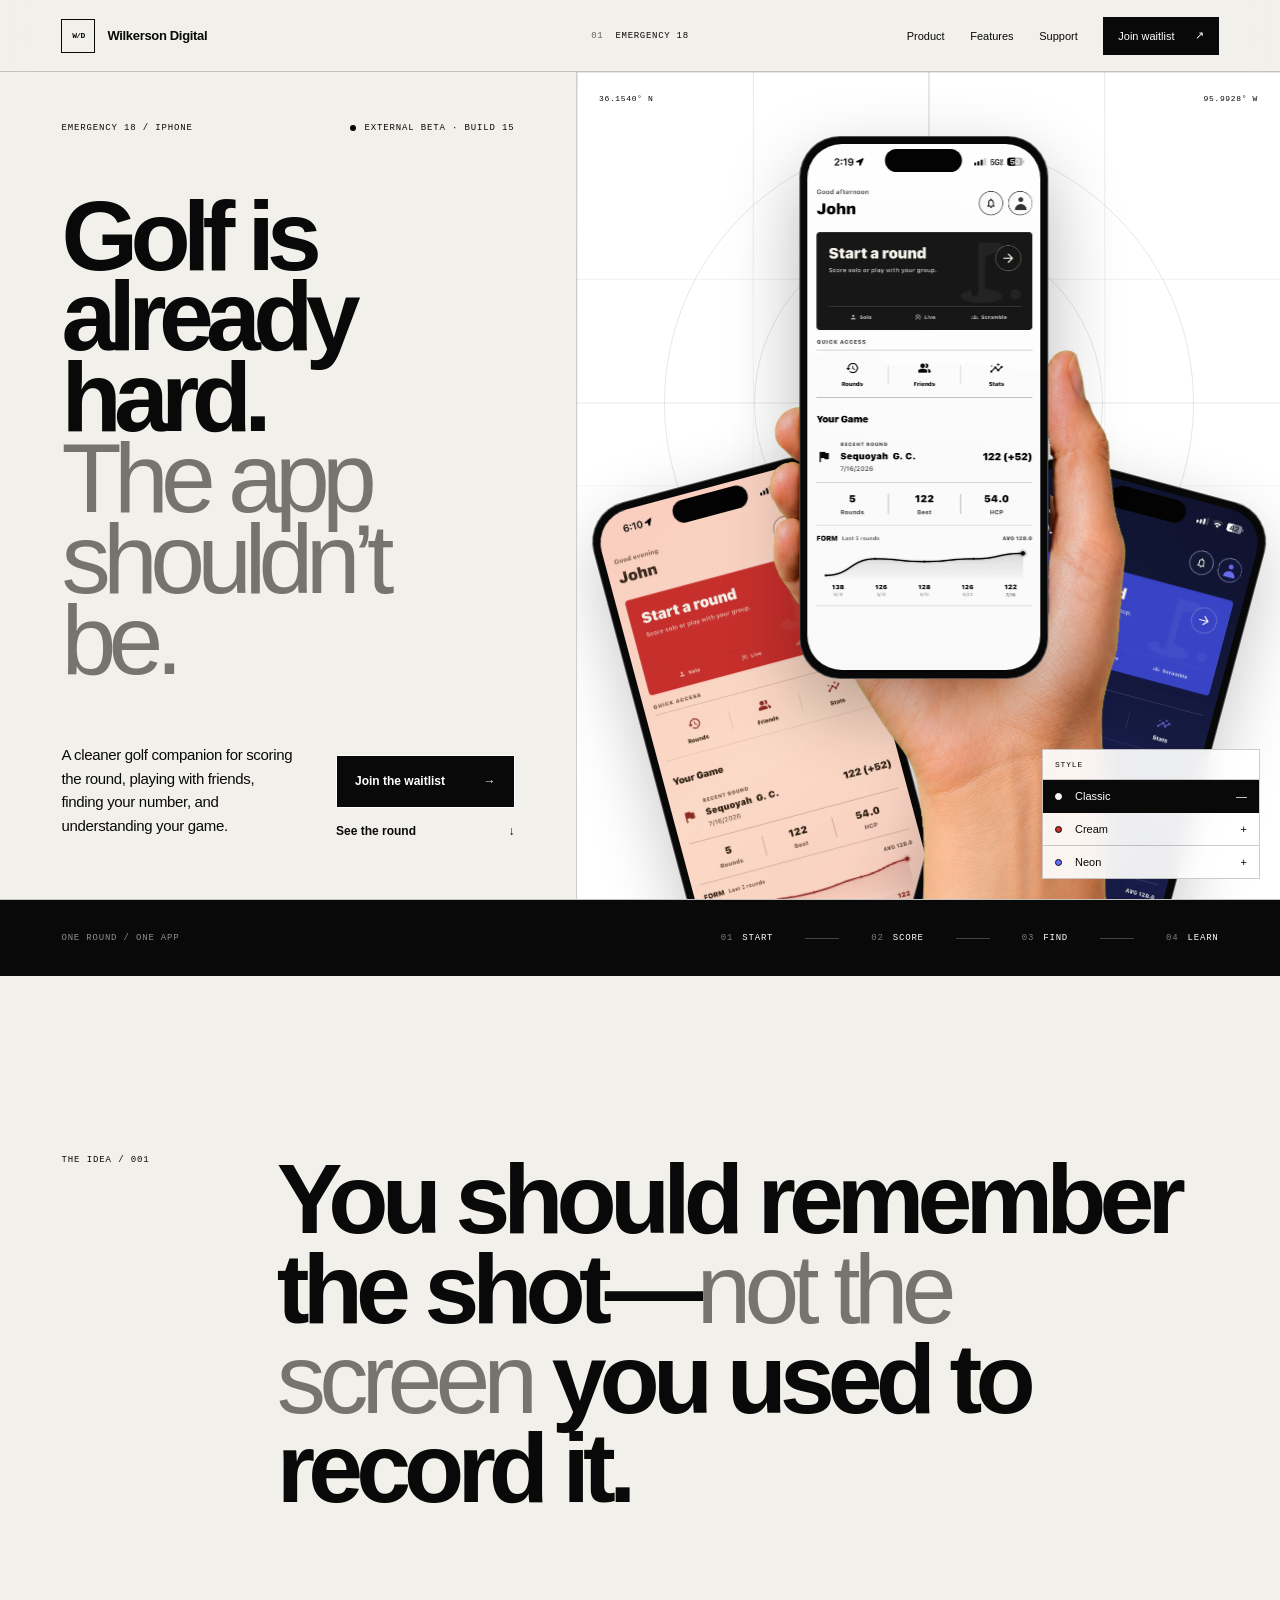
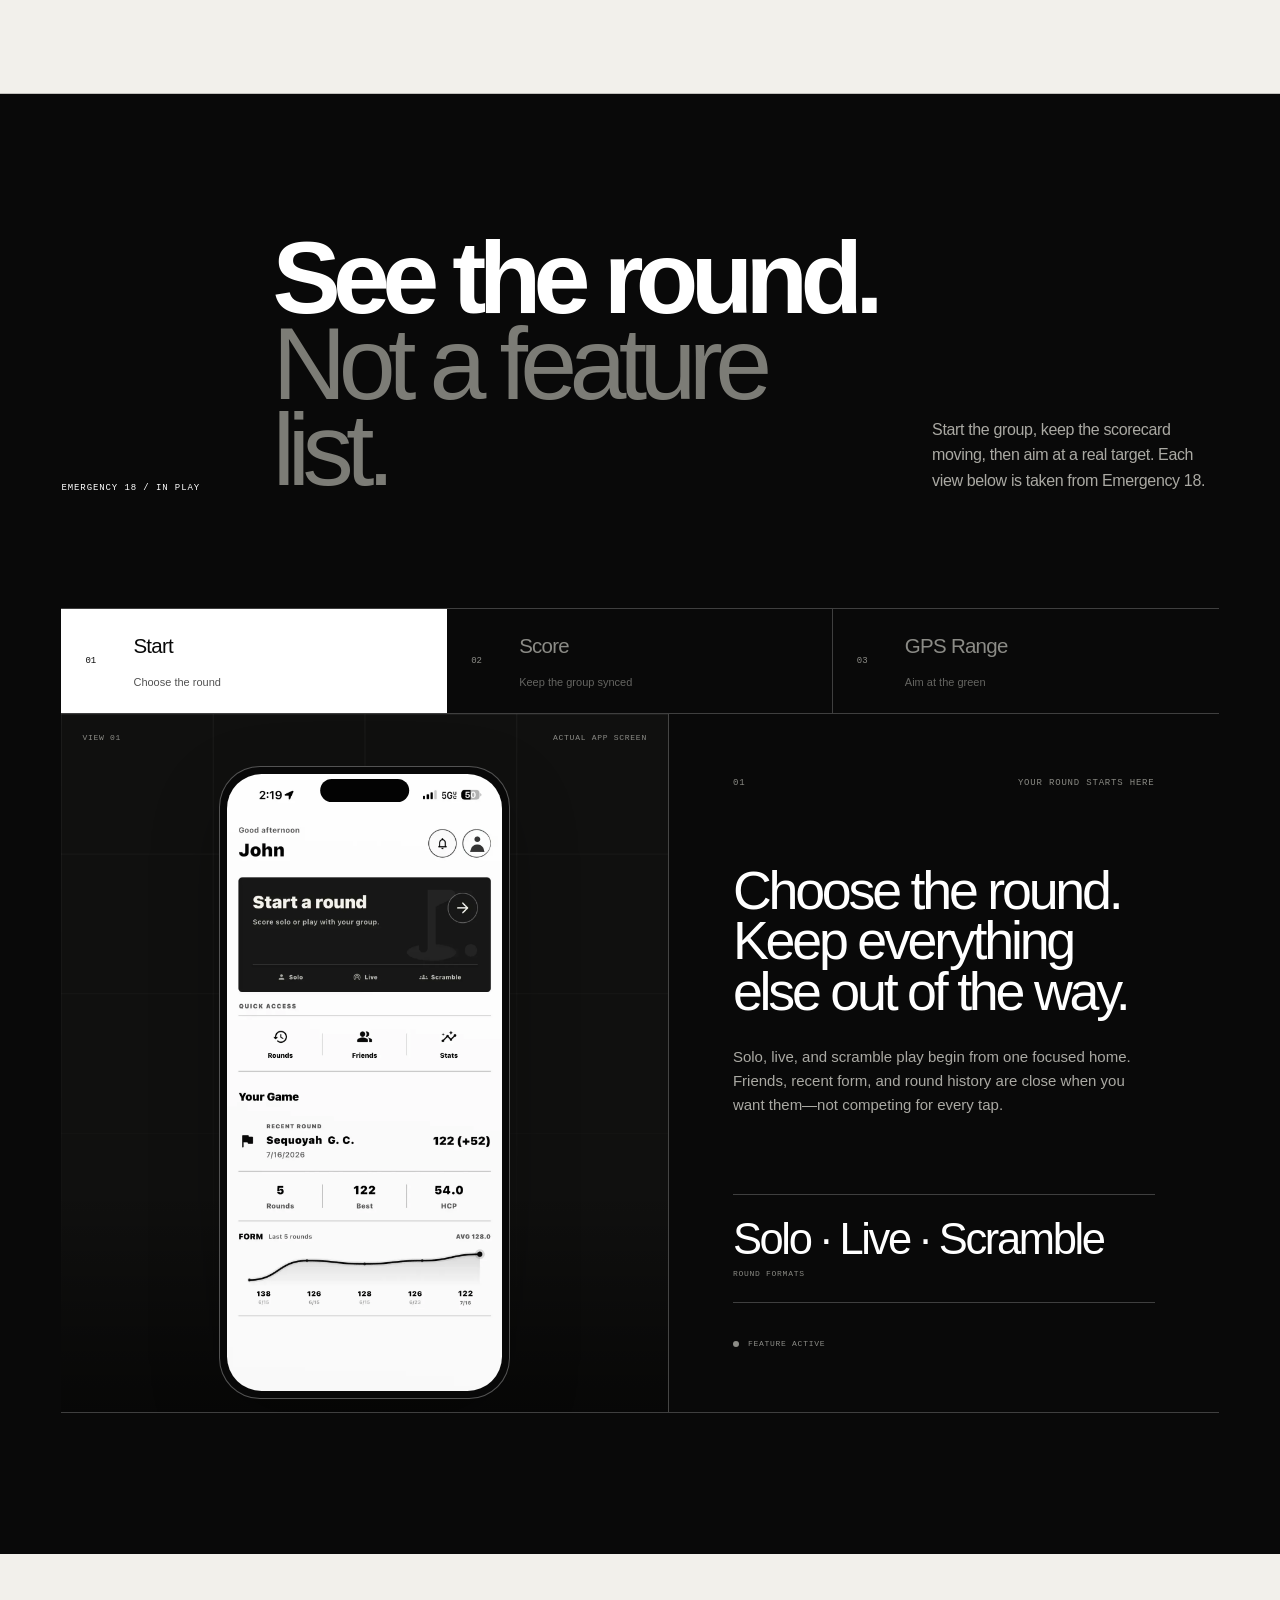
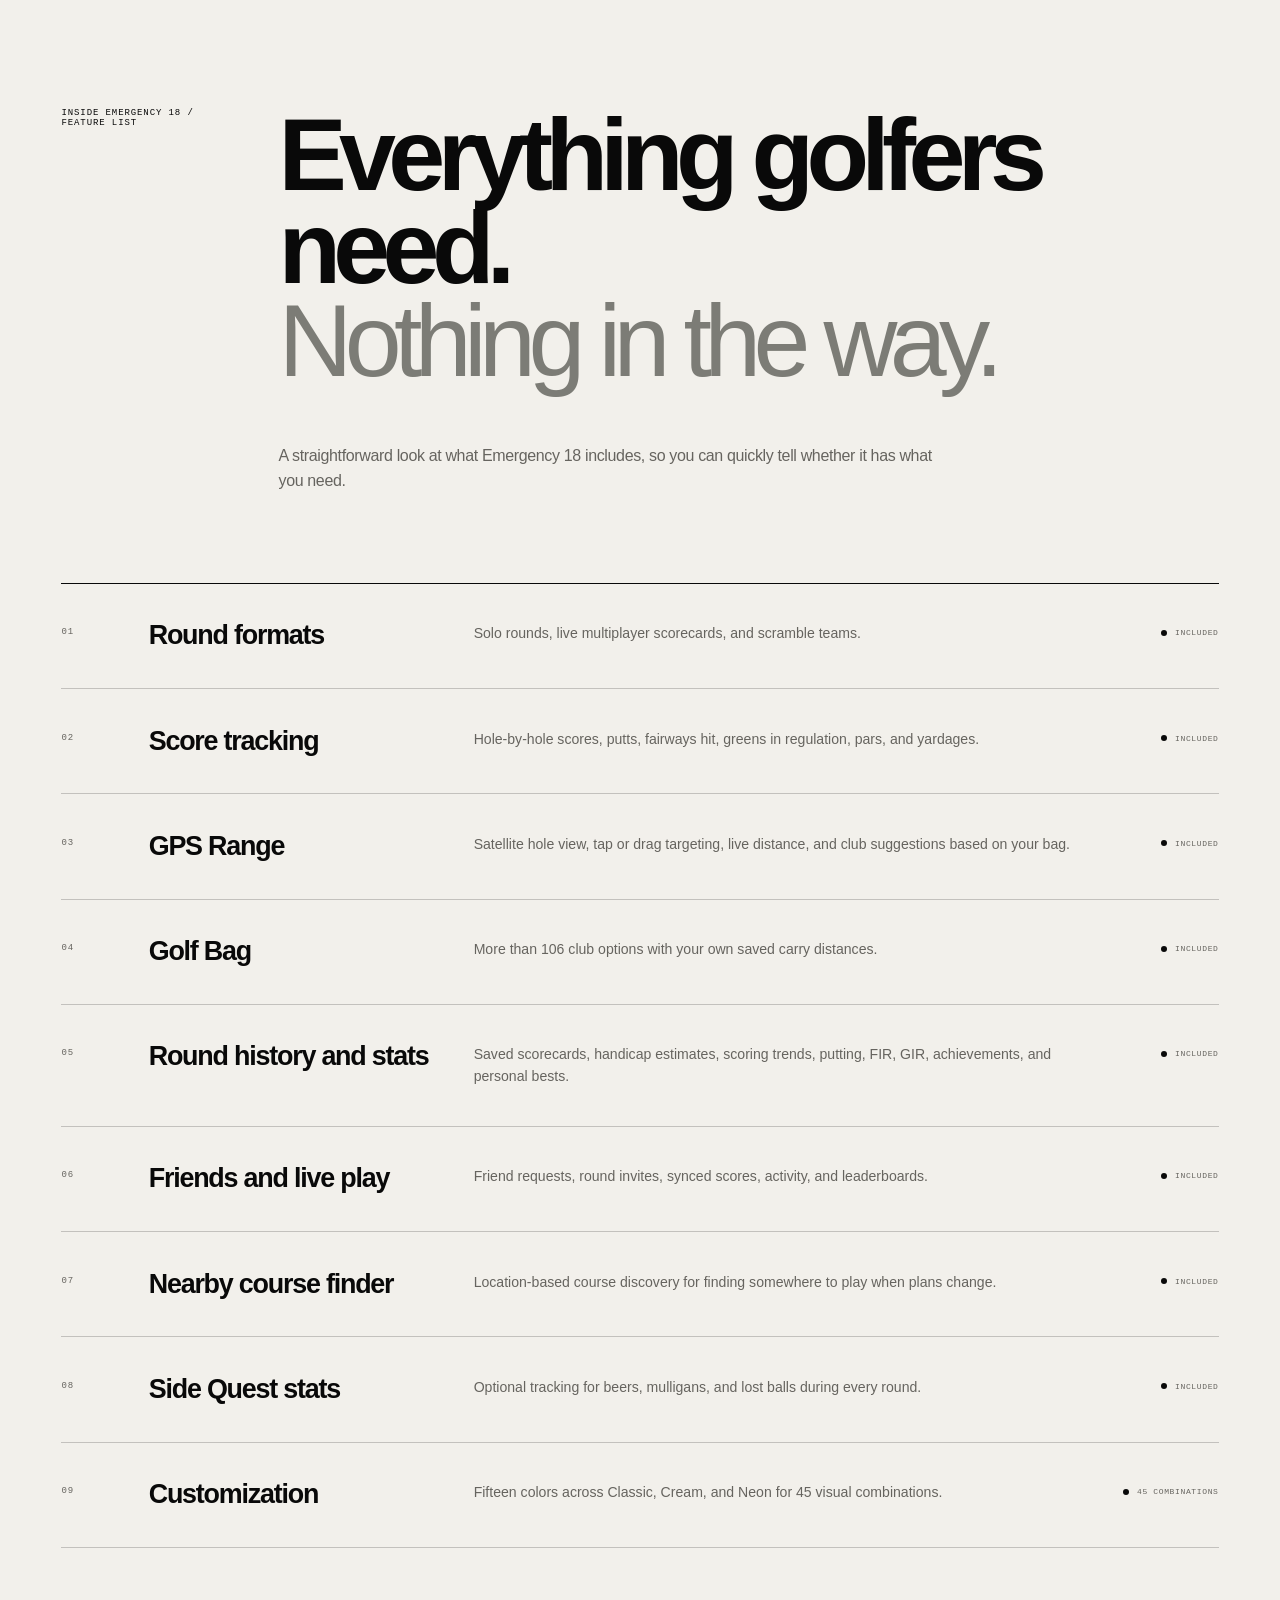
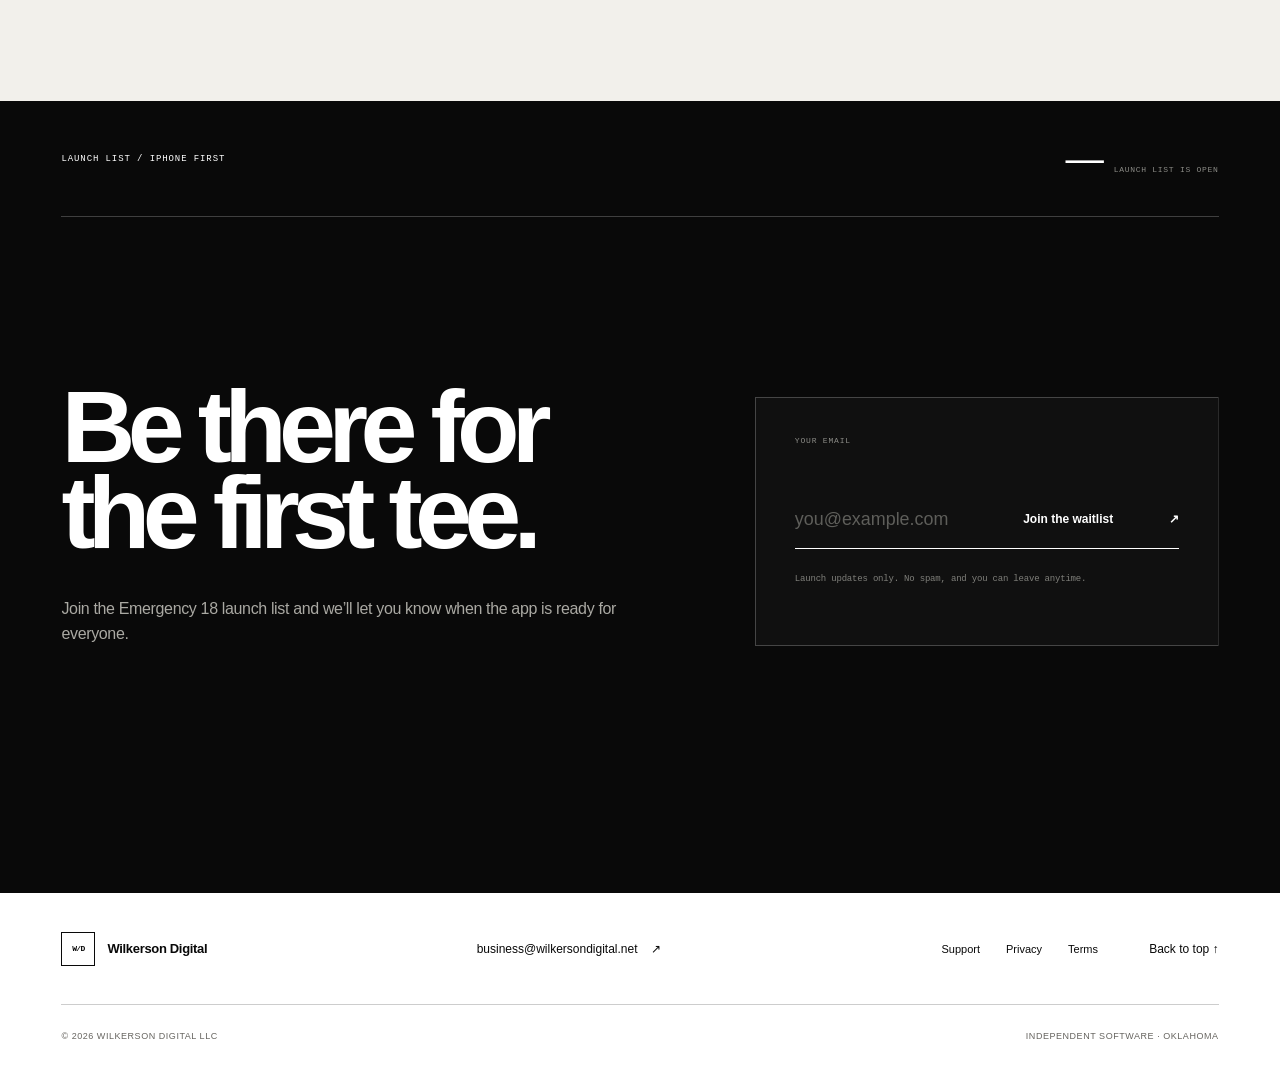
==== commit 346454ef: "Add files via upload Launch Wilkerson Digital website 19" ====
--- a/index.html
+++ b/index.html
@@ -25,7 +25,6 @@
     <nav class="site-menu" id="site-menu" aria-label="Primary">
       <a href="#product">Product</a>
       <a href="#features">Features</a>
-      <a href="#studio">Studio</a>
       <a href="support.html">Support</a>
       <a class="nav-cta" href="#waitlist">Join waitlist <span>↗</span></a>
     </nav>
@@ -171,12 +170,6 @@
         </div>
       </section>
 
-      <section class="studio" id="studio" aria-labelledby="studio-title">
-        <div class="studio-monogram" aria-hidden="true">W/D</div>
-        <div class="studio-heading" data-reveal><p class="section-index">Wilkerson Digital / Oklahoma</p><h2 id="studio-title">Small studio.<br>No filler.</h2></div>
-        <div class="studio-copy"><p>Wilkerson Digital is an independent software studio making focused products with a point of view.</p><p>Emergency 18 is the first. The job right now is not to look like a company with twelve apps—it is to make this one excellent.</p></div>
-      </section>
-
       <section class="waitlist" id="waitlist" aria-labelledby="waitlist-title">
         <div class="waitlist-topline">
           <p class="section-index">Launch list / iPhone first</p>
--- a/styles.css
+++ b/styles.css
@@ -407,7 +407,7 @@
 
 .held-device {
   position: absolute;
-  z-index: 1;
+  z-index: 3;
   top: 2.45%;
   left: 20.9%;
   width: 56%;
@@ -418,7 +418,7 @@
 
 .held-hand {
   position: absolute;
-  z-index: 2;
+  z-index: 1;
   inset: 0;
   width: 100%;
   height: 100%;
@@ -550,7 +550,6 @@
 
 .product-heading h2,
 .feature-heading h2,
-.studio-heading h2,
 .waitlist-main h2 {
   margin: 0;
   font-size: clamp(4rem, 8vw, 9.3rem);
@@ -564,7 +563,6 @@
 
 .product-heading > p:last-child,
 .feature-heading > p:last-child,
-.studio-copy p,
 .waitlist-main p {
   margin: 0;
   font-size: clamp(15px, 1.25vw, 19px);
@@ -796,35 +794,6 @@
   border-radius: 50%;
   background: var(--ink);
 }
-
-.studio {
-  position: relative;
-  min-height: 90svh;
-  overflow: hidden;
-  display: grid;
-  grid-template-columns: 0.32fr 1fr 0.68fr;
-  align-content: center;
-  gap: 38px;
-  padding: clamp(110px, 15vw, 230px) var(--pad);
-  border-top: 1px solid var(--line);
-  background: var(--white);
-}
-
-.studio-monogram {
-  position: absolute;
-  right: -0.05em;
-  bottom: -0.24em;
-  color: #f0efeb;
-  font-size: clamp(18rem, 48vw, 58rem);
-  font-weight: 800;
-  line-height: 0.7;
-  letter-spacing: -0.13em;
-  user-select: none;
-}
-
-.studio-heading { position: relative; z-index: 2; grid-column: 1 / 3; display: grid; grid-template-columns: 0.32fr 1fr; gap: 38px; }
-.studio-copy { position: relative; z-index: 2; grid-column: 2 / 4; display: grid; grid-template-columns: 1fr 1fr; gap: clamp(34px, 7vw, 110px); margin-top: 100px; padding-top: 24px; border-top: 1px solid var(--line); }
-.studio-copy p { color: var(--muted); }
 
 .waitlist {
   position: relative;
@@ -946,9 +915,6 @@
     padding-top: 0;
     text-align: left;
   }
-  .studio { grid-template-columns: 1fr; }
-  .studio-heading { grid-column: auto; grid-template-columns: 1fr; }
-  .studio-copy { grid-column: auto; }
   .waitlist-main { grid-template-columns: 1fr; }
   .footer-main { grid-template-columns: 1fr auto; padding: 28px 0; }
   .footer-main > a:first-of-type { justify-self: end; }
@@ -979,7 +945,6 @@
   .feature-heading > p:last-child { grid-column: auto; }
   .product-heading h2,
   .feature-heading h2,
-  .studio-heading h2,
   .waitlist-main h2 { font-size: clamp(3.8rem, 16.5vw, 6.3rem); }
   .tour-console { display: flex; flex-direction: column; }
   .tour-tabs { order: 0; overflow-x: auto; scrollbar-width: none; }
@@ -1009,8 +974,6 @@
     padding-top: 0;
     text-align: left;
   }
-  .studio { min-height: 86svh; }
-  .studio-copy { grid-template-columns: 1fr; gap: 30px; margin-top: 70px; }
   .waitlist { min-height: 0; padding-right: 22px; padding-left: 22px; }
   .waitlist-topline { min-height: 100px; align-items: flex-start; flex-direction: column; justify-content: center; gap: 12px; }
   .waitlist-main { padding-top: 88px; gap: 60px; }
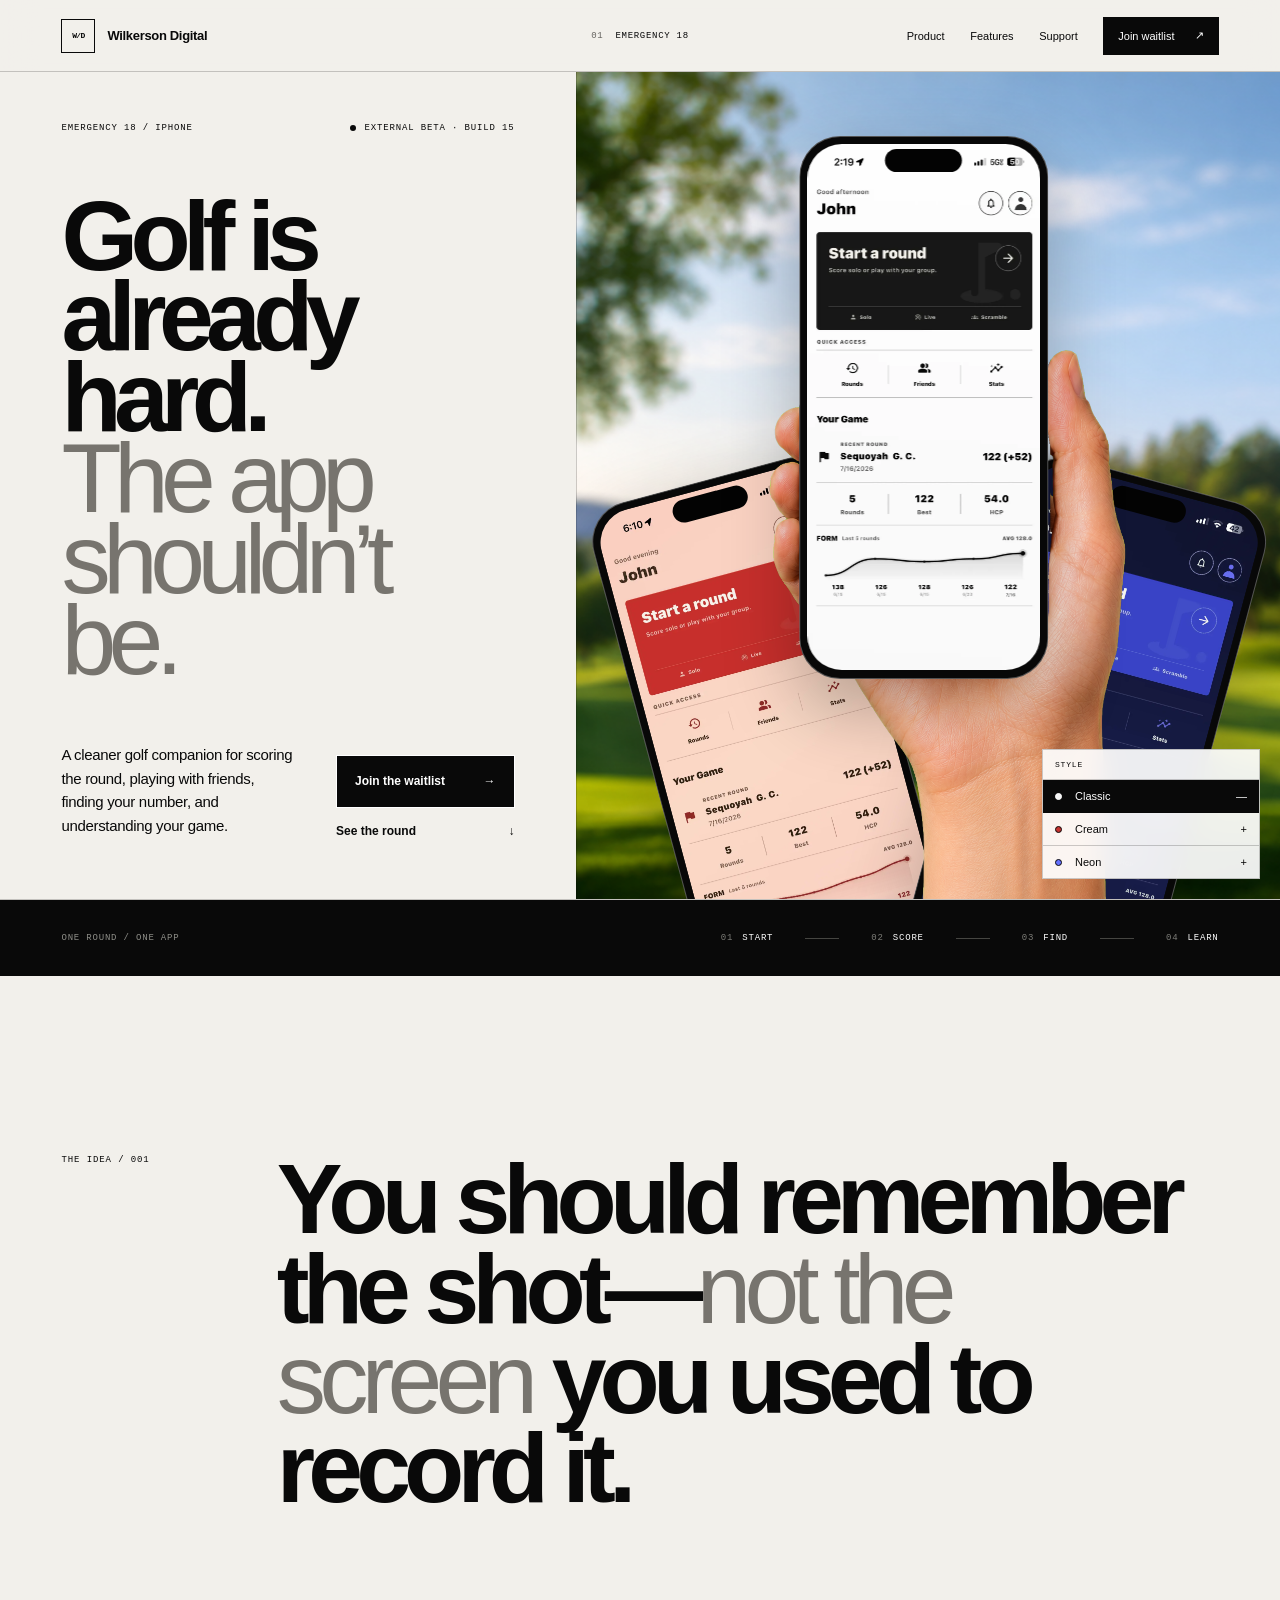
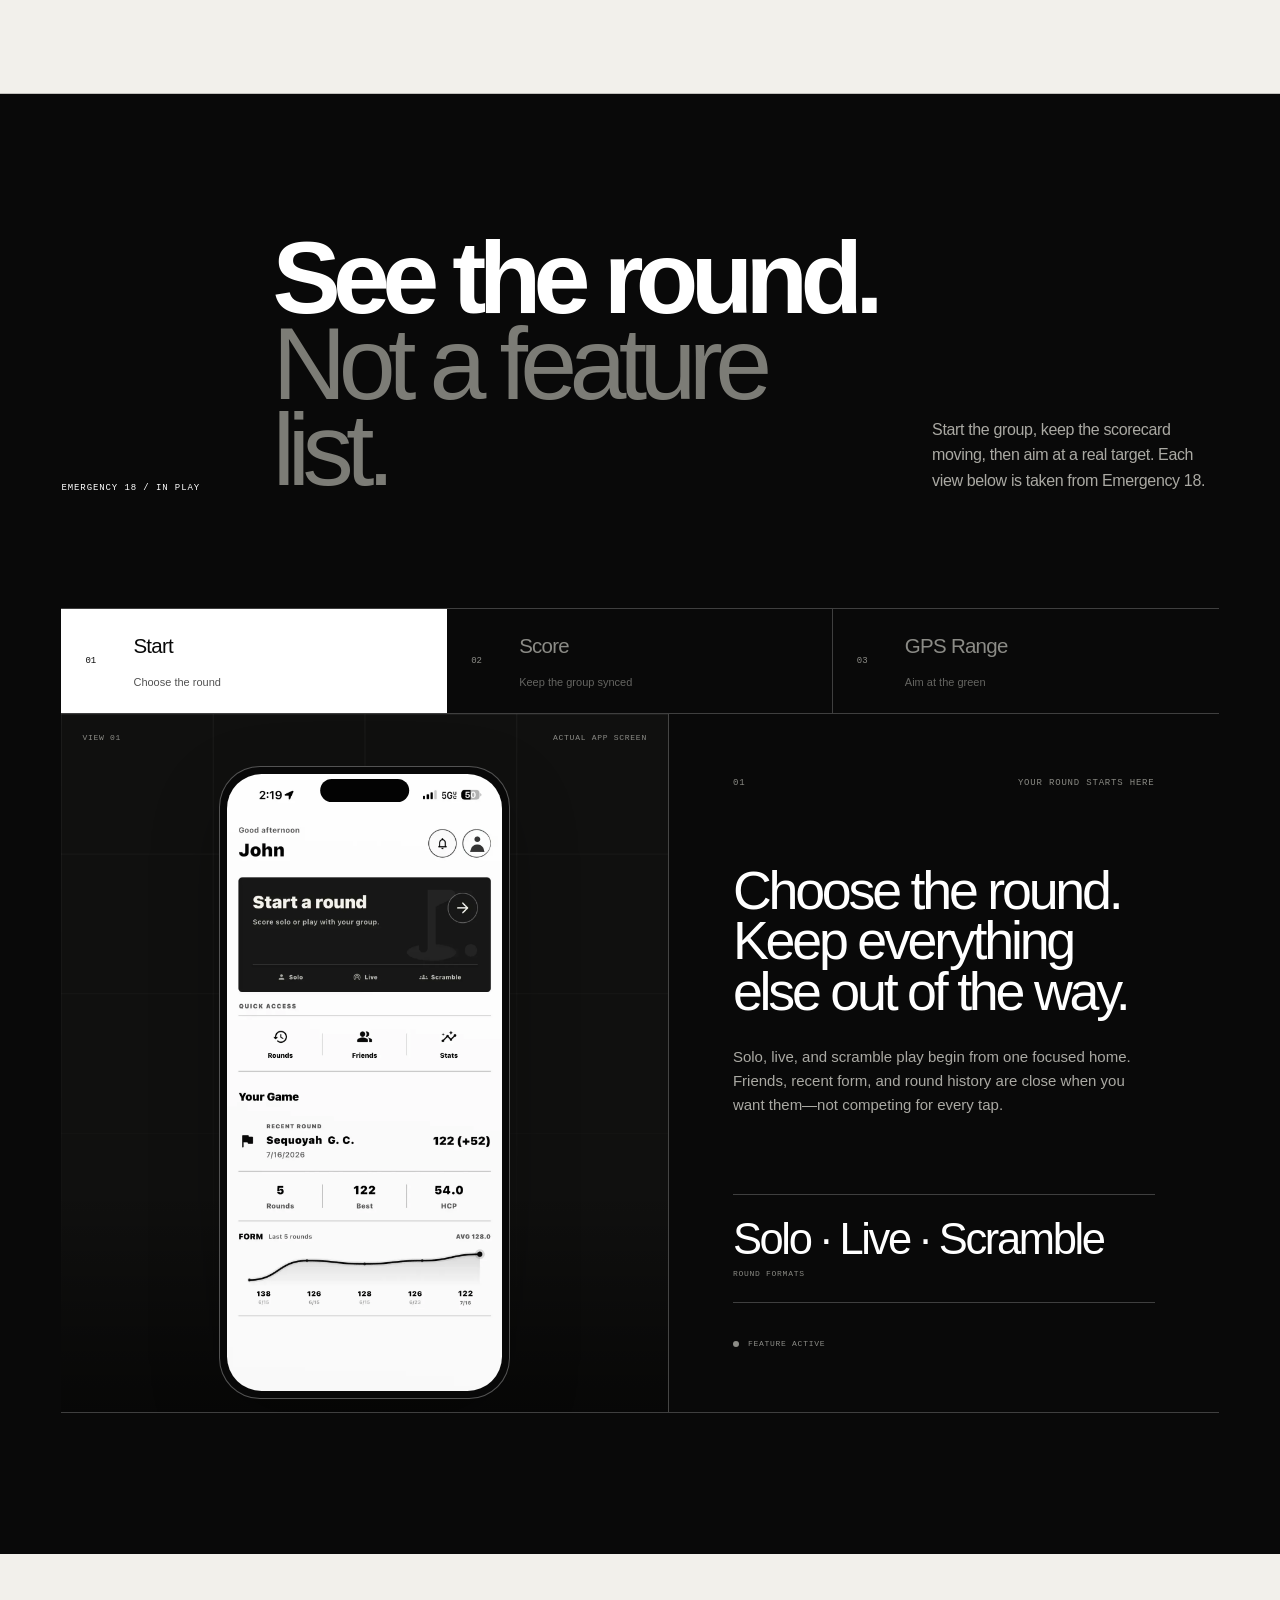
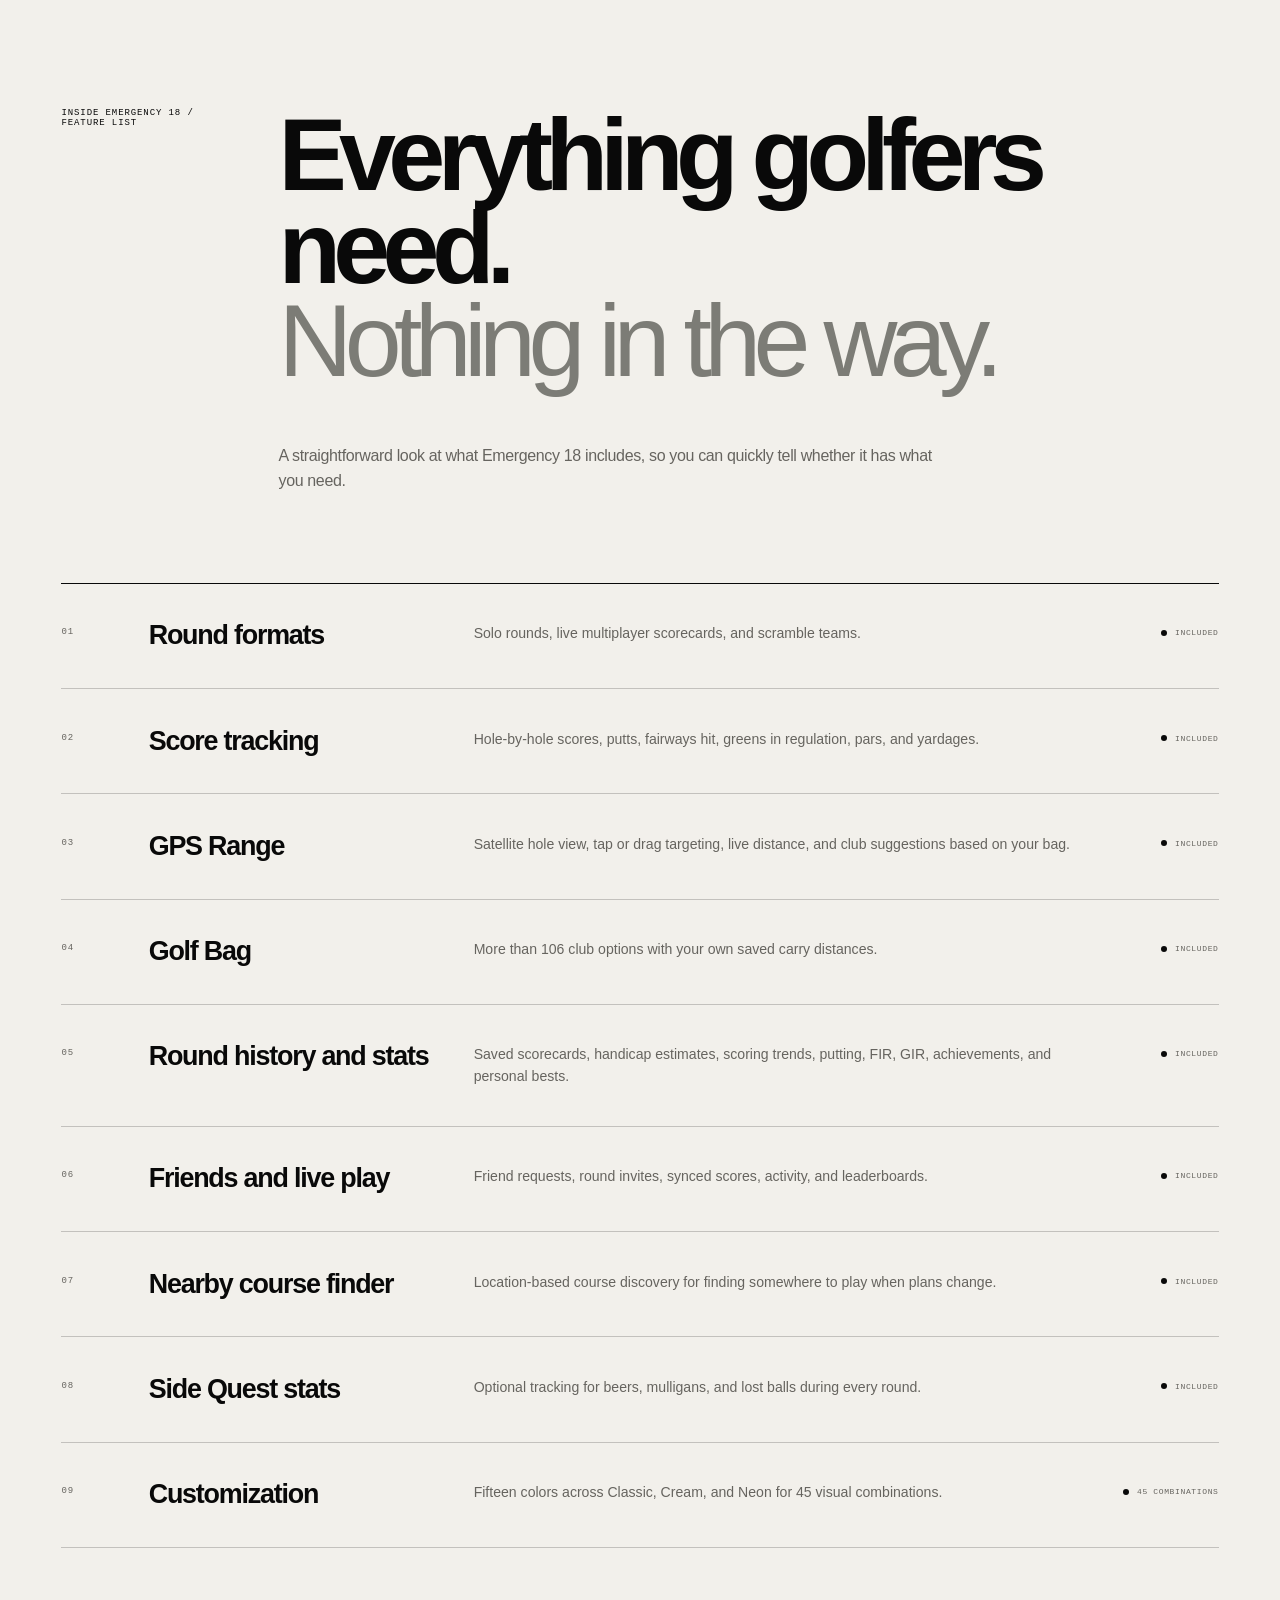
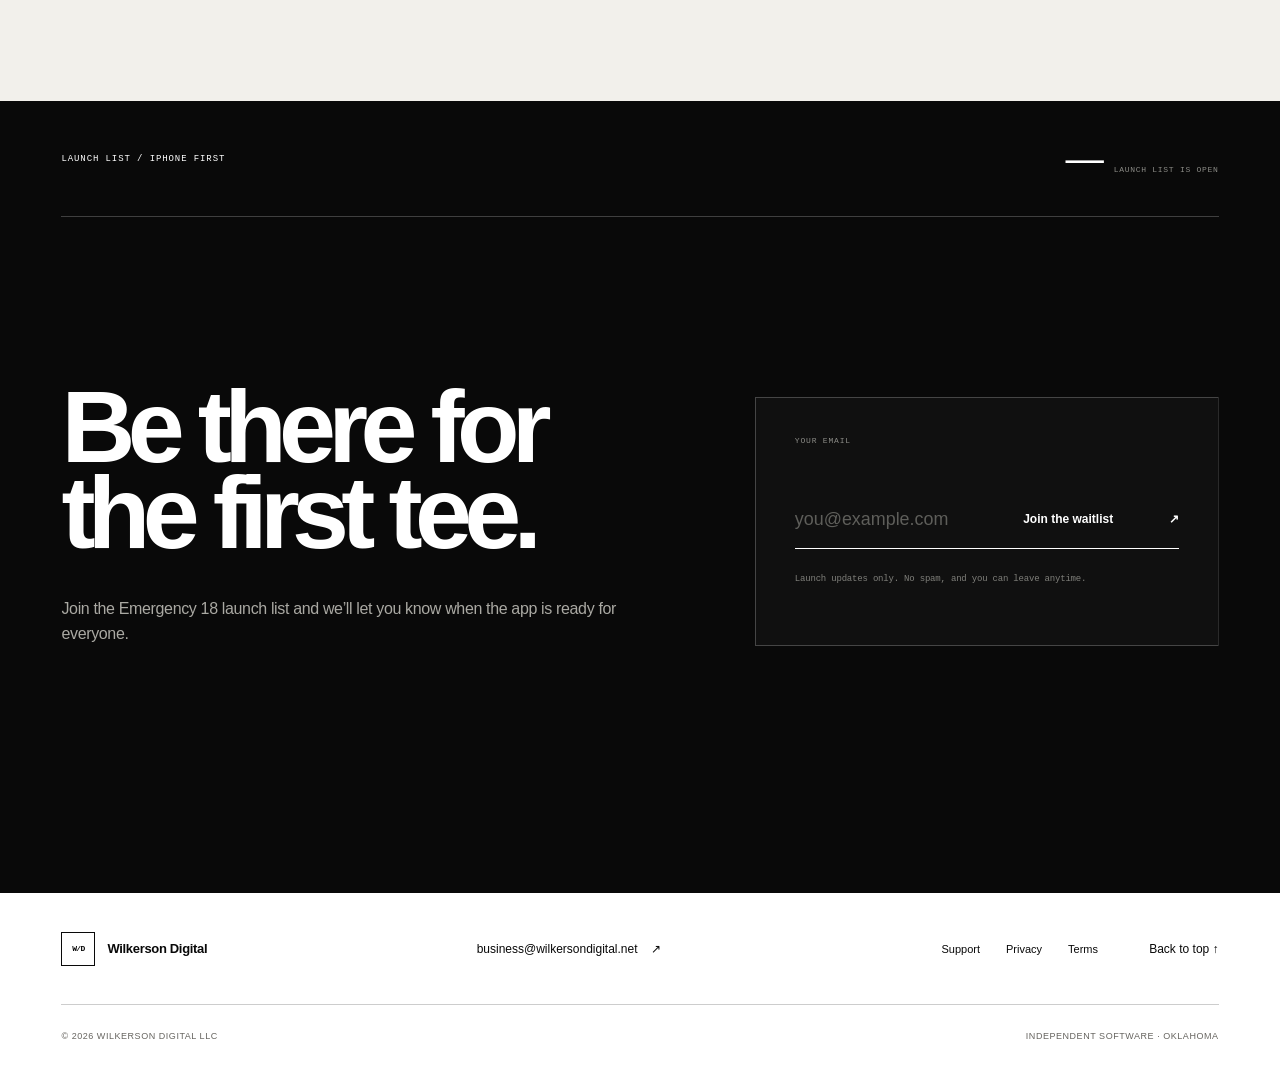
==== commit 220caaff: "Add files via upload Launch Wilkerson Digital website 20" ====
--- a/index.html
+++ b/index.html
@@ -46,6 +46,7 @@
         </div>
 
         <div class="hero-visual" aria-label="Emergency 18 shown in Classic, Cream, and Neon styles">
+          <img class="hero-course-bg" src="assets/hero-golf-course-blur.png" alt="" aria-hidden="true">
           <div class="hero-coordinates" aria-hidden="true"><span>36.1540° N</span><span>95.9928° W</span></div>
           <div class="hero-crosshair" aria-hidden="true"><span></span><span></span></div>
           <div class="phone-fan">
--- a/styles.css
+++ b/styles.css
@@ -279,19 +279,16 @@
   min-height: 720px;
   overflow: hidden;
   border-left: 1px solid var(--line);
-  background: var(--white);
+  background: var(--white) url("assets/hero-golf-course-blur.png") center / cover no-repeat;
   isolation: isolate;
 }
 
 .hero-visual::before {
-  content: "";
-  position: absolute;
-  inset: 0;
-  z-index: -2;
-  opacity: 0.48;
-  background-image: linear-gradient(var(--line) 1px, transparent 1px), linear-gradient(90deg, var(--line) 1px, transparent 1px);
-  background-size: 25% 25%;
-  mask-image: linear-gradient(to bottom, #000 0, transparent 78%);
+  content: none;
+}
+
+.hero-course-bg {
+  display: none;
 }
 
 .hero-coordinates {
@@ -300,7 +297,7 @@
   top: 22px;
   right: 22px;
   left: 22px;
-  display: flex;
+  display: none;
   justify-content: space-between;
   font-family: var(--font-geist-mono), monospace;
   font-size: 8px;
@@ -316,7 +313,7 @@
   aspect-ratio: 1;
   border: 1px solid var(--line);
   border-radius: 50%;
-  opacity: 0.5;
+  display: none;
   transform: translate(-50%, -50%);
 }
 
@@ -335,7 +332,12 @@
 .hero-crosshair span { position: absolute; inset: 17%; border: 1px solid var(--line); border-radius: 50%; }
 .hero-crosshair span:last-child { inset: 37%; }
 
-.phone-fan { position: absolute; inset: 2% 2% 0; }
+.phone-fan {
+  position: absolute;
+  z-index: 20;
+  inset: 2% 2% 0;
+  transform: translateZ(1px);
+}
 
 .phone {
   position: relative;
@@ -416,6 +418,12 @@
 
 .held-screen { animation: screenSwap 420ms cubic-bezier(.2,.8,.2,1) both; }
 
+.fan-left,
+.fan-right,
+.held-phone {
+  animation: none;
+}
+
 .held-hand {
   position: absolute;
   z-index: 1;
@@ -429,7 +437,7 @@
 
 .hero-theme-switcher {
   position: absolute;
-  z-index: 12;
+  z-index: 30;
   right: 20px;
   bottom: 20px;
   width: min(218px, calc(100% - 40px));
@@ -862,9 +870,18 @@
 .not-found a { width: fit-content; padding-bottom: 4px; border-bottom: 1px solid currentColor; font-size: 13px; }
 
 @keyframes statusPulse { 0%, 100% { opacity: .35; } 50% { opacity: 1; } }
-@keyframes fanLeftIn { from { opacity: 0; transform: translate(-45%, 12%) rotate(-2deg); } }
-@keyframes fanRightIn { from { opacity: 0; transform: translate(-55%, 12%) rotate(2deg); } }
-@keyframes heldPhoneIn { from { opacity: 0; transform: translate(-50%, 12%); } }
+@keyframes fanLeftIn {
+  from { opacity: 0; transform: translate(-45%, 12%) rotate(-2deg); }
+  to { opacity: 1; transform: translate(calc(-84% + var(--hero-x)), var(--hero-y)) rotate(-15deg); }
+}
+@keyframes fanRightIn {
+  from { opacity: 0; transform: translate(-55%, 12%) rotate(2deg); }
+  to { opacity: 1; transform: translate(calc(-16% - var(--hero-x)), var(--hero-y)) rotate(15deg); }
+}
+@keyframes heldPhoneIn {
+  from { opacity: 0; transform: translate(-50%, 12%); }
+  to { opacity: 1; transform: translate(calc(-50% + var(--hero-x)), var(--hero-y)); }
+}
 @keyframes screenSwap { from { opacity: 0; transform: scale(.985) translateY(10px); } }
 @keyframes tourScreenIn { from { opacity: 0; transform: translateY(22px) scale(.98); } }
 @keyframes copyIn { from { opacity: 0; transform: translateY(15px); } }
@@ -949,8 +966,19 @@
   .tour-console { display: flex; flex-direction: column; }
   .tour-tabs { order: 0; overflow-x: auto; scrollbar-width: none; }
   .tour-tabs button { min-width: 170px; grid-template-columns: 28px 1fr; align-content: center; gap: 5px 10px; padding: 14px 16px; }
-  .tour-stage { order: 1; min-height: 600px; border-right: 0; border-bottom: 1px solid var(--line-light); }
-  .tour-phone { width: min(58%, 300px); }
+  .tour-stage {
+    order: 1;
+    min-height: 600px;
+    padding: 58px 20px 28px;
+    border-right: 0;
+    border-bottom: 1px solid var(--line-light);
+  }
+  .tour-phone {
+    width: min(51vw, 238px);
+    max-height: 514px;
+    margin-top: 0;
+    flex: 0 0 auto;
+  }
   .tour-copy { order: 2; min-height: 520px; padding: 30px 24px; }
   .tour-copy h3 { margin-top: 70px; }
   .tour-copy .tour-proof { margin-top: 56px; }
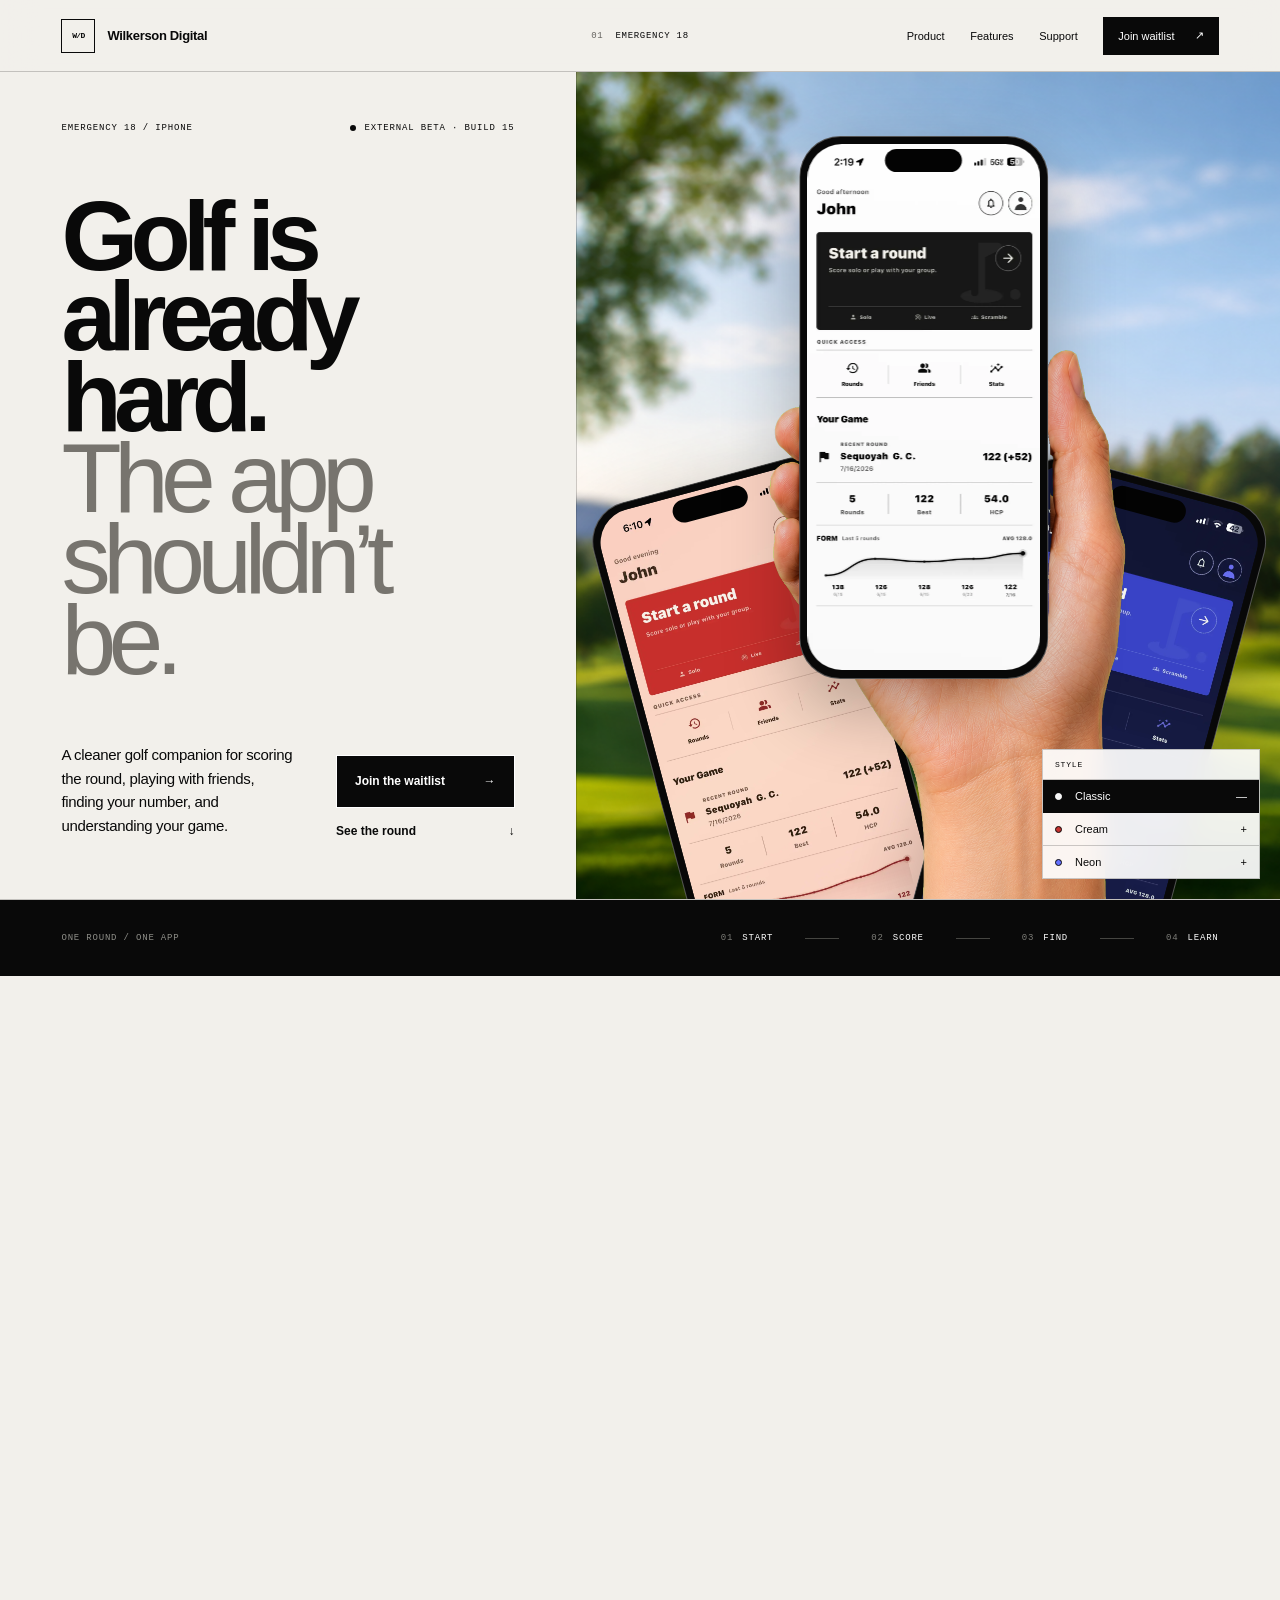
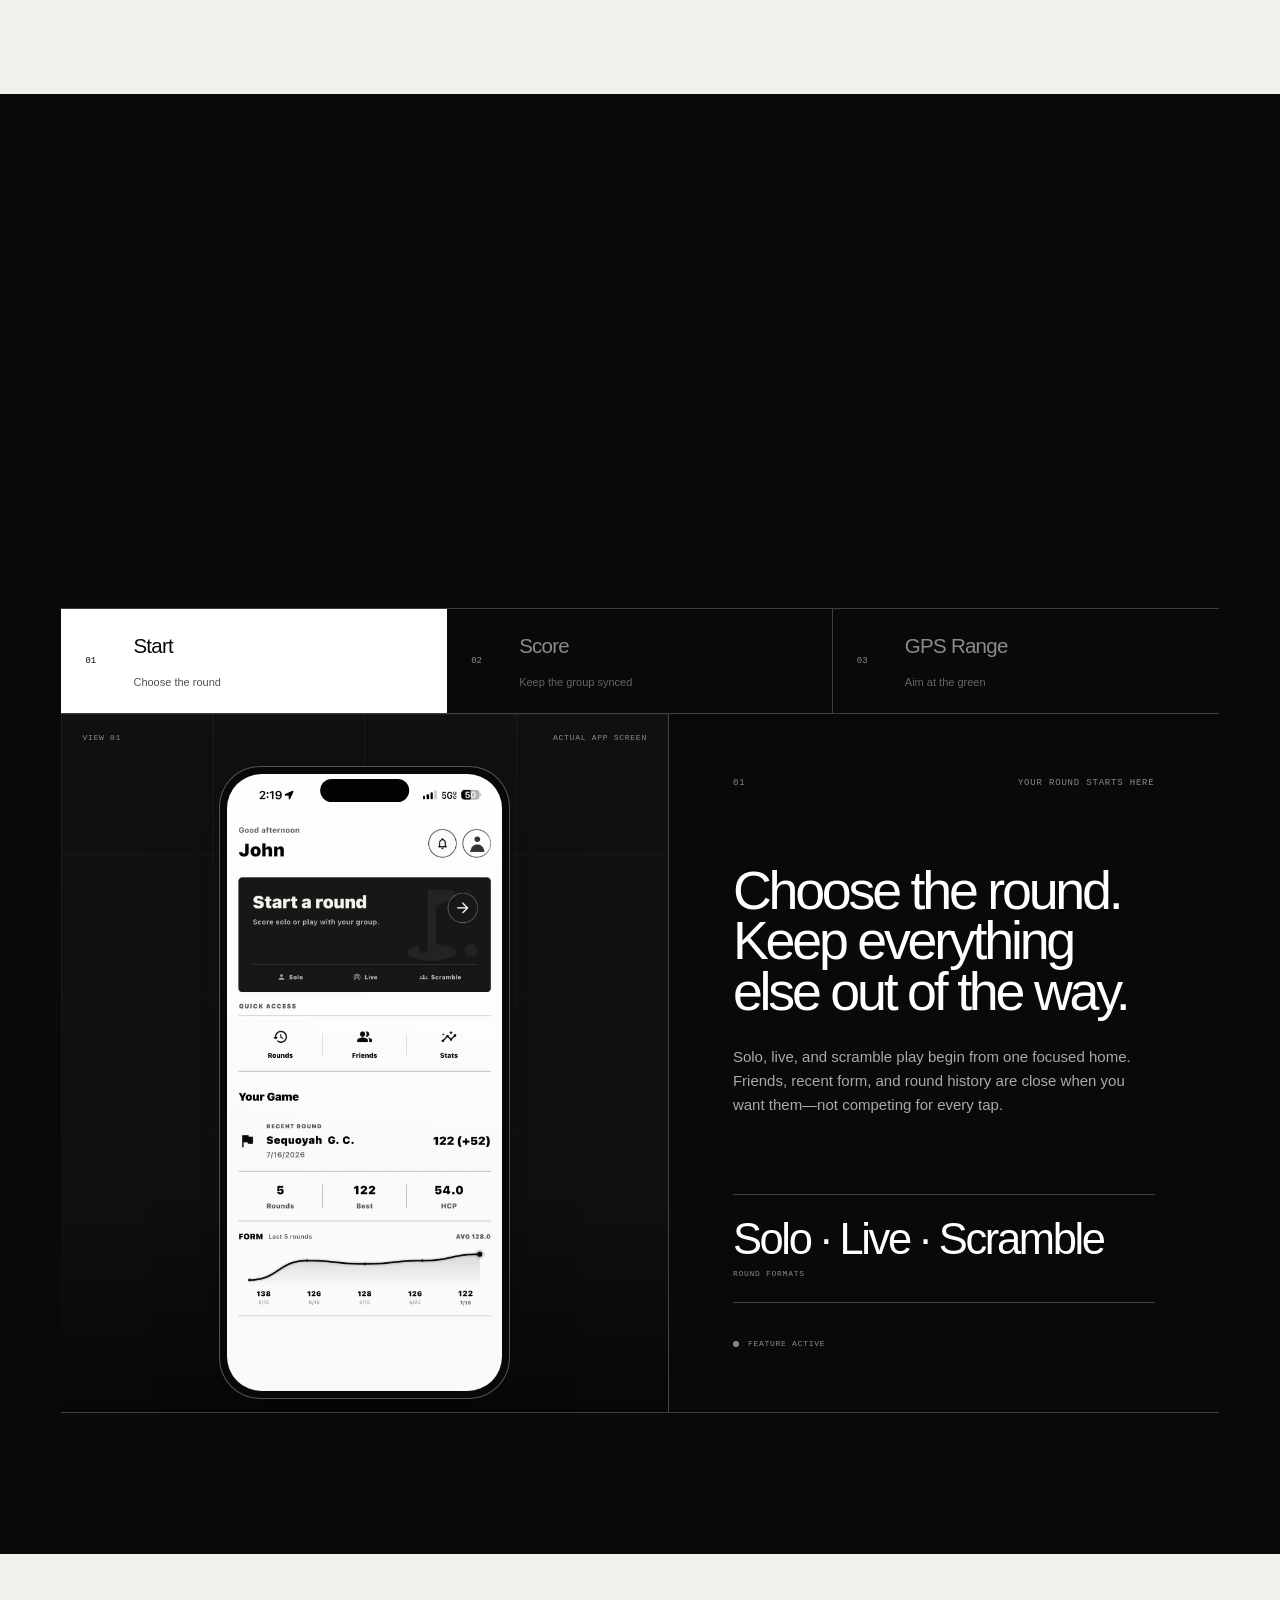
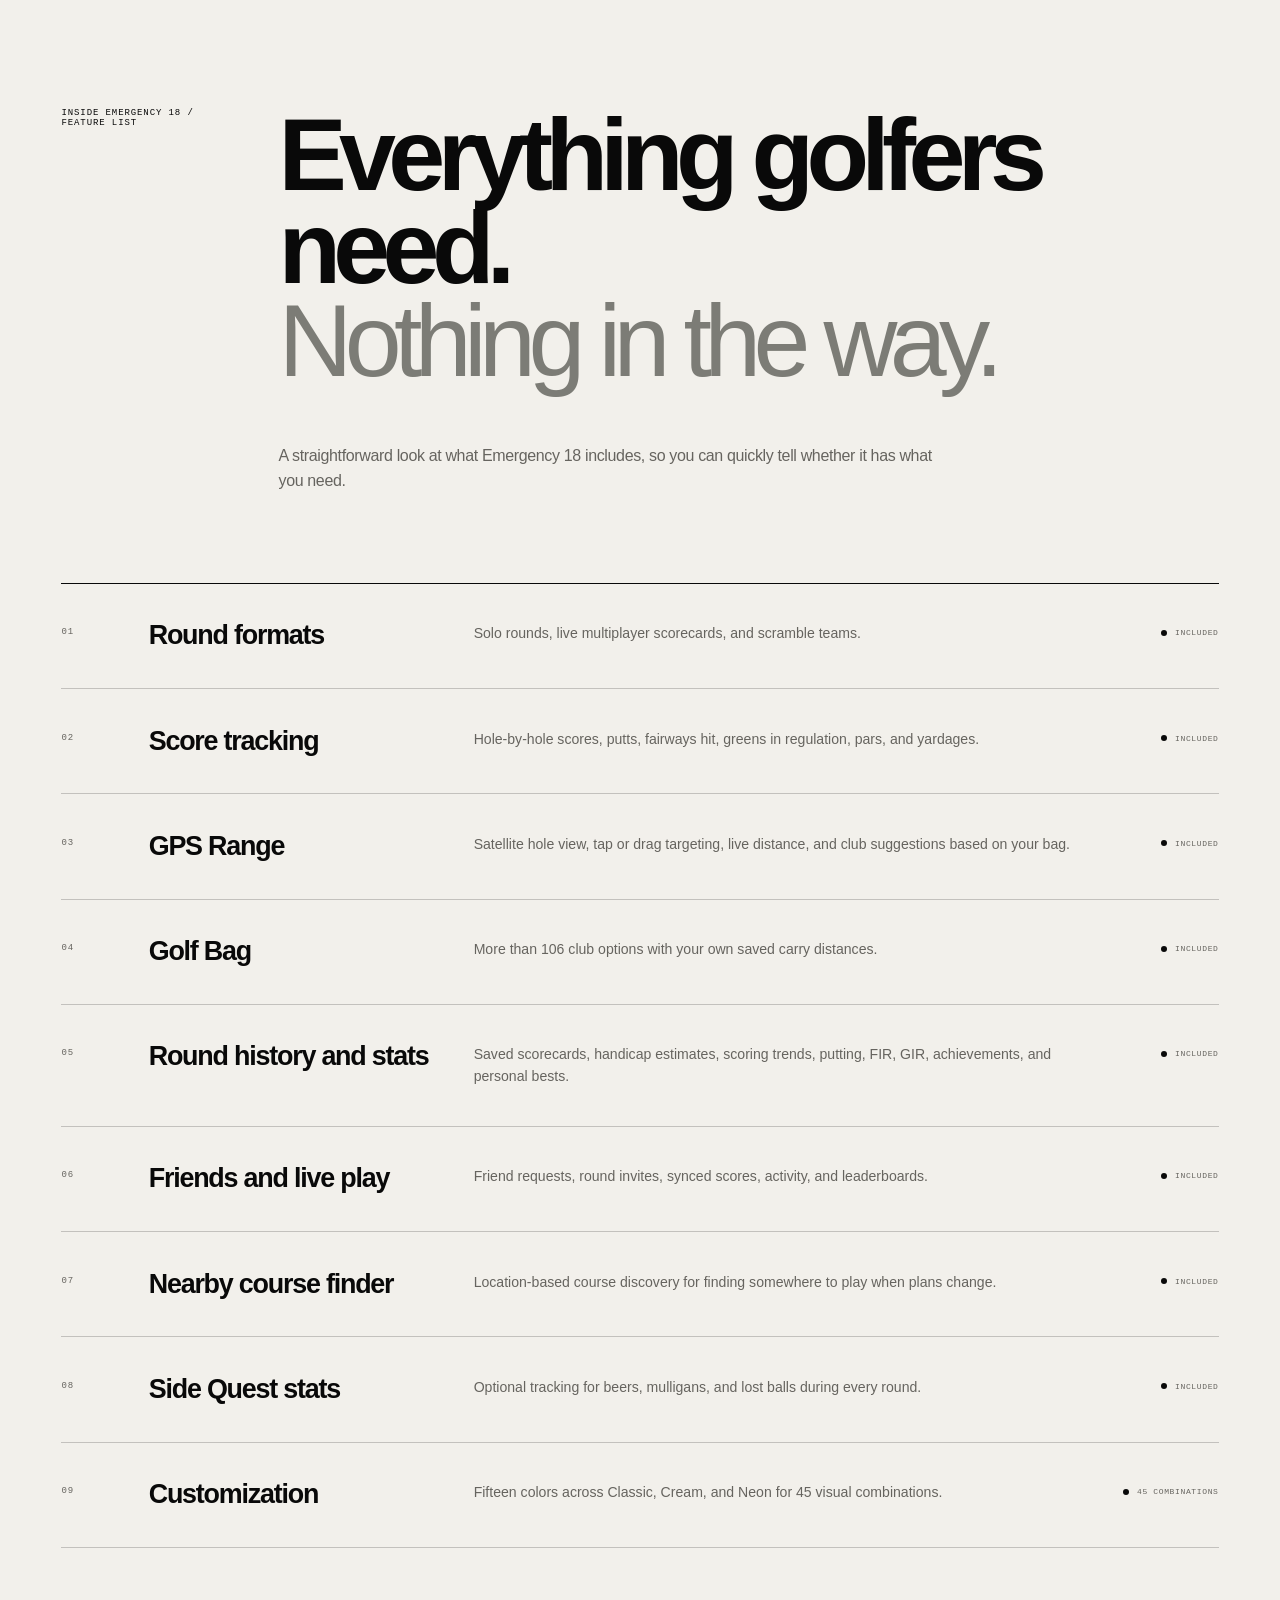
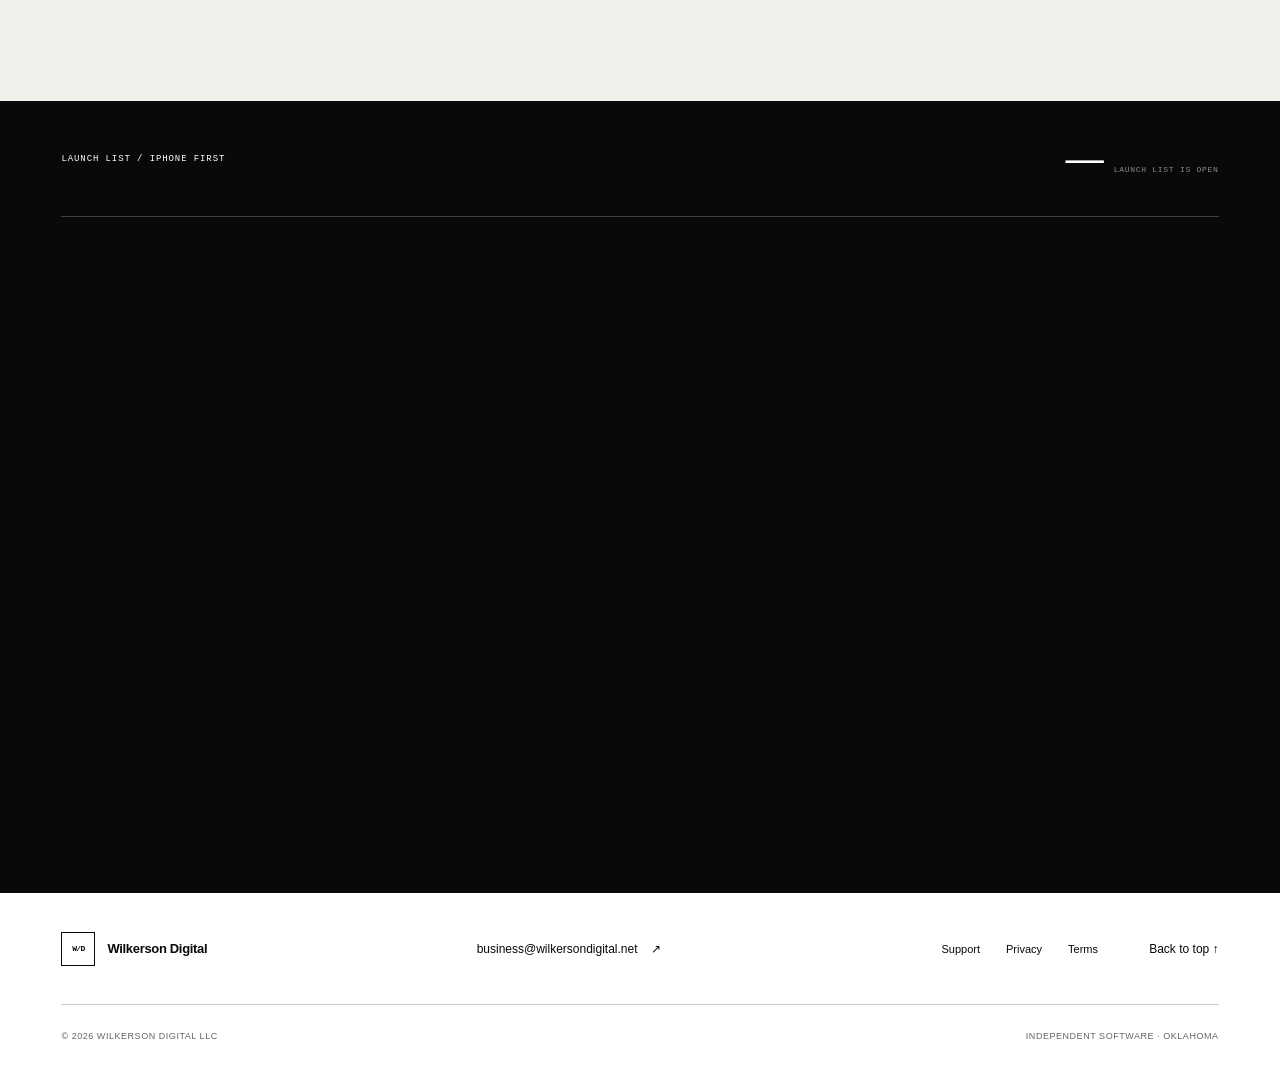
==== commit 9dc77570: "Add files via upload Launch Wilkerson Digital website 21" ====
--- a/index.html
+++ b/index.html
@@ -3,6 +3,8 @@
 <head>
   <meta charset="utf-8">
   <meta name="viewport" content="width=device-width,initial-scale=1">
+  <meta http-equiv="Content-Security-Policy" content="default-src 'self'; base-uri 'none'; connect-src 'self' https://xahdxubruhwqacumnnuy.supabase.co; font-src 'self'; form-action 'self'; frame-src 'none'; img-src 'self' data:; object-src 'none'; script-src 'self'; style-src 'self'; upgrade-insecure-requests">
+  <meta name="referrer" content="no-referrer">
   <title>Wilkerson Digital — Emergency 18</title>
   <meta name="description" content="Wilkerson Digital is the independent studio behind Emergency 18, a cleaner golf companion for scoring, GPS, friends, and stats.">
   <meta property="og:title" content="Wilkerson Digital — Emergency 18">
@@ -180,7 +182,7 @@
           <div><h2 id="waitlist-title">Be there for<br>the first tee.</h2><p>Join the Emergency 18 launch list and we’ll let you know when the app is ready for everyone.</p></div>
           <form class="waitlist-form" data-waitlist-form>
             <label for="waitlist-email">Your email</label>
-            <div class="waitlist-field"><input id="waitlist-email" name="email" type="email" autocomplete="email" placeholder="you@example.com" required><button type="submit">Join the waitlist <span aria-hidden="true">↗</span></button></div>
+            <div class="waitlist-field"><input id="waitlist-email" name="email" type="email" inputmode="email" autocomplete="email" autocapitalize="none" spellcheck="false" maxlength="254" placeholder="you@example.com" required><button type="submit">Join the waitlist <span aria-hidden="true">↗</span></button></div>
             <input class="waitlist-honeypot" name="company" type="text" tabindex="-1" autocomplete="off" aria-hidden="true">
             <p class="waitlist-message idle" data-waitlist-message aria-live="polite">Launch updates only. No spam, and you can leave anytime.</p>
           </form>
